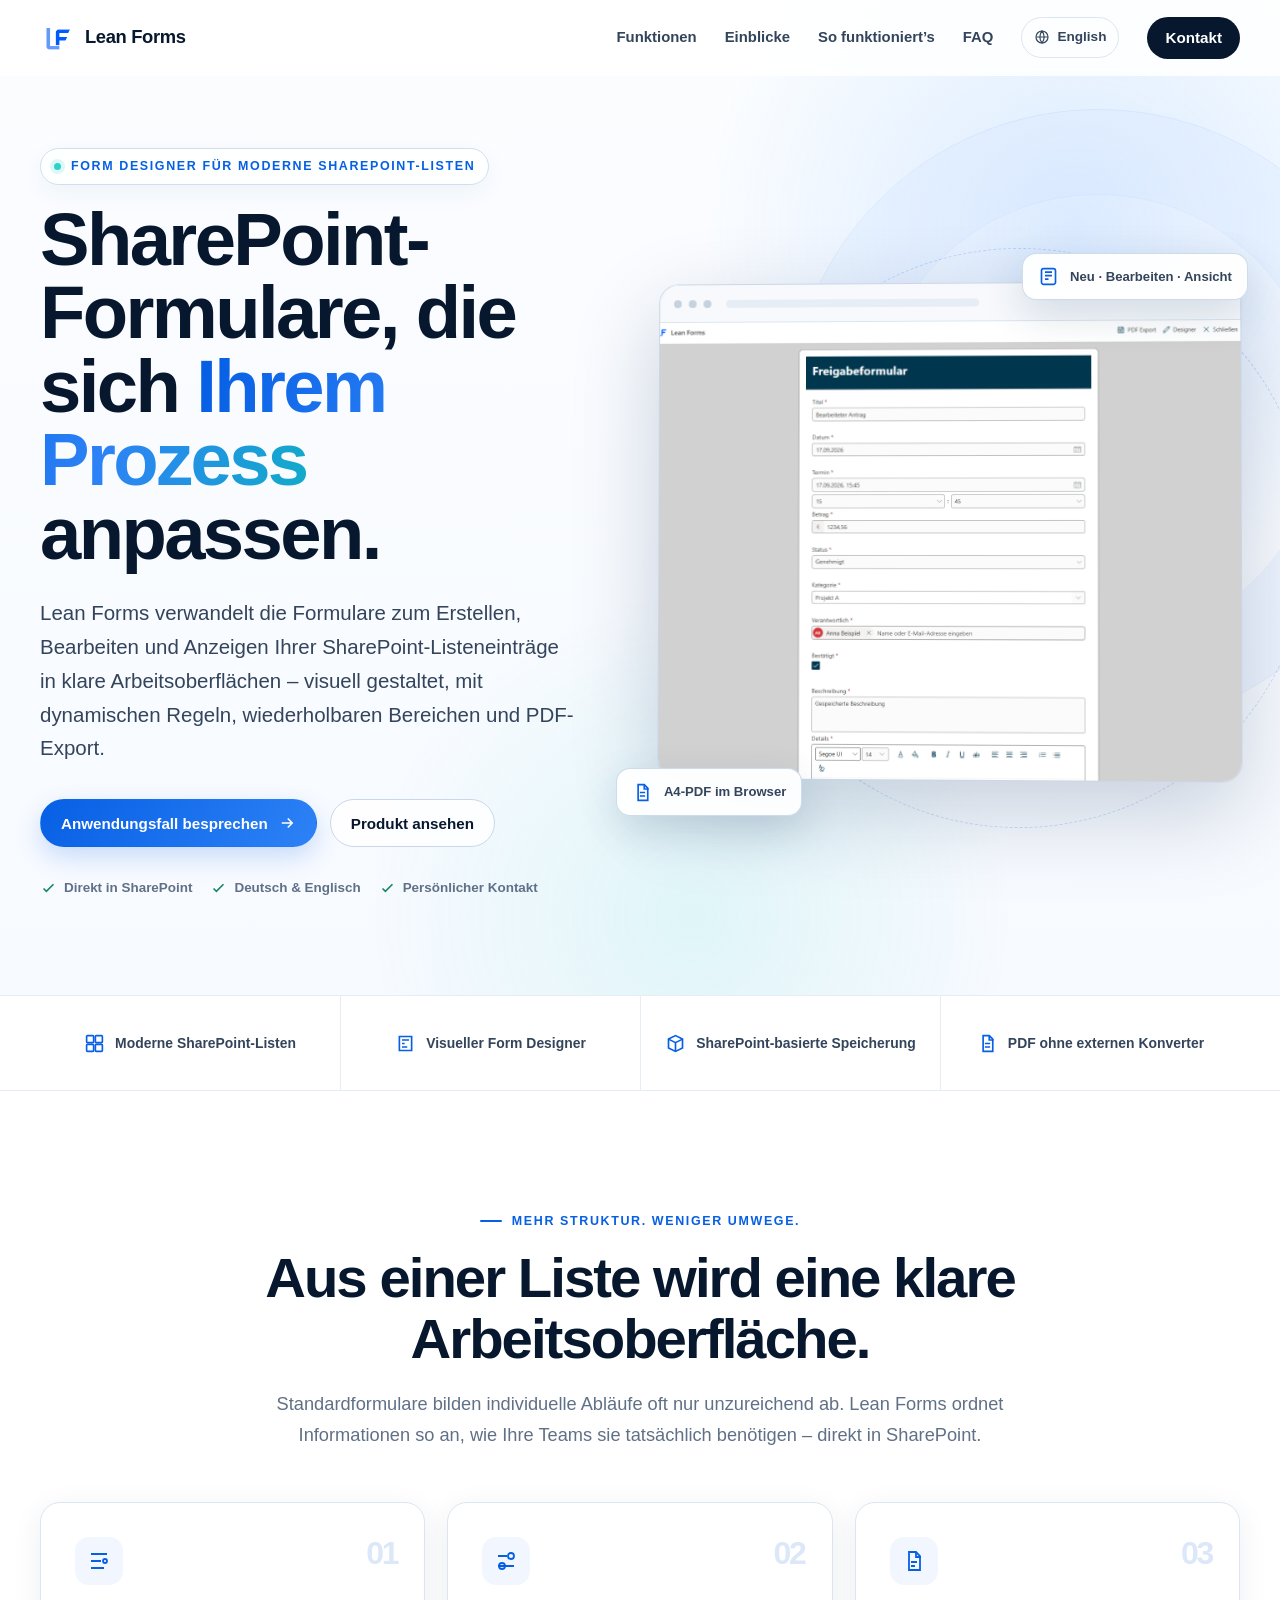
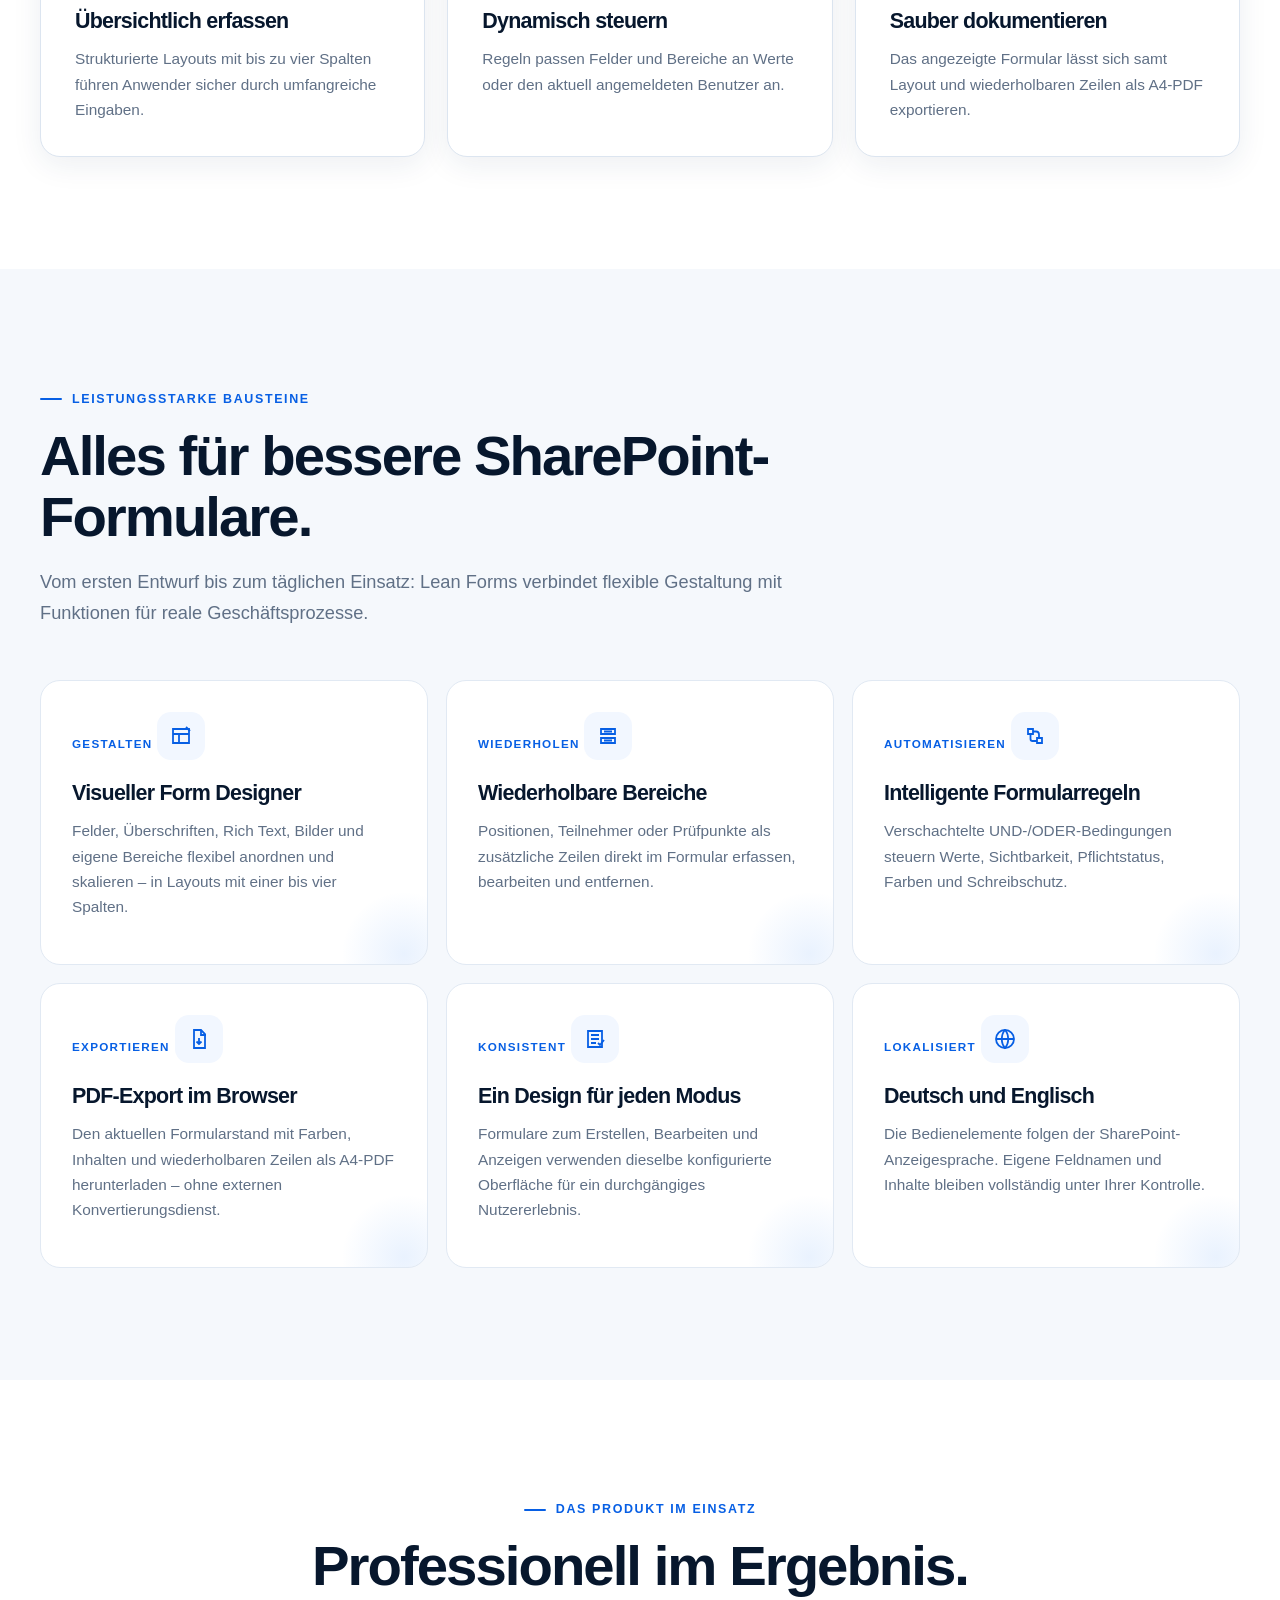
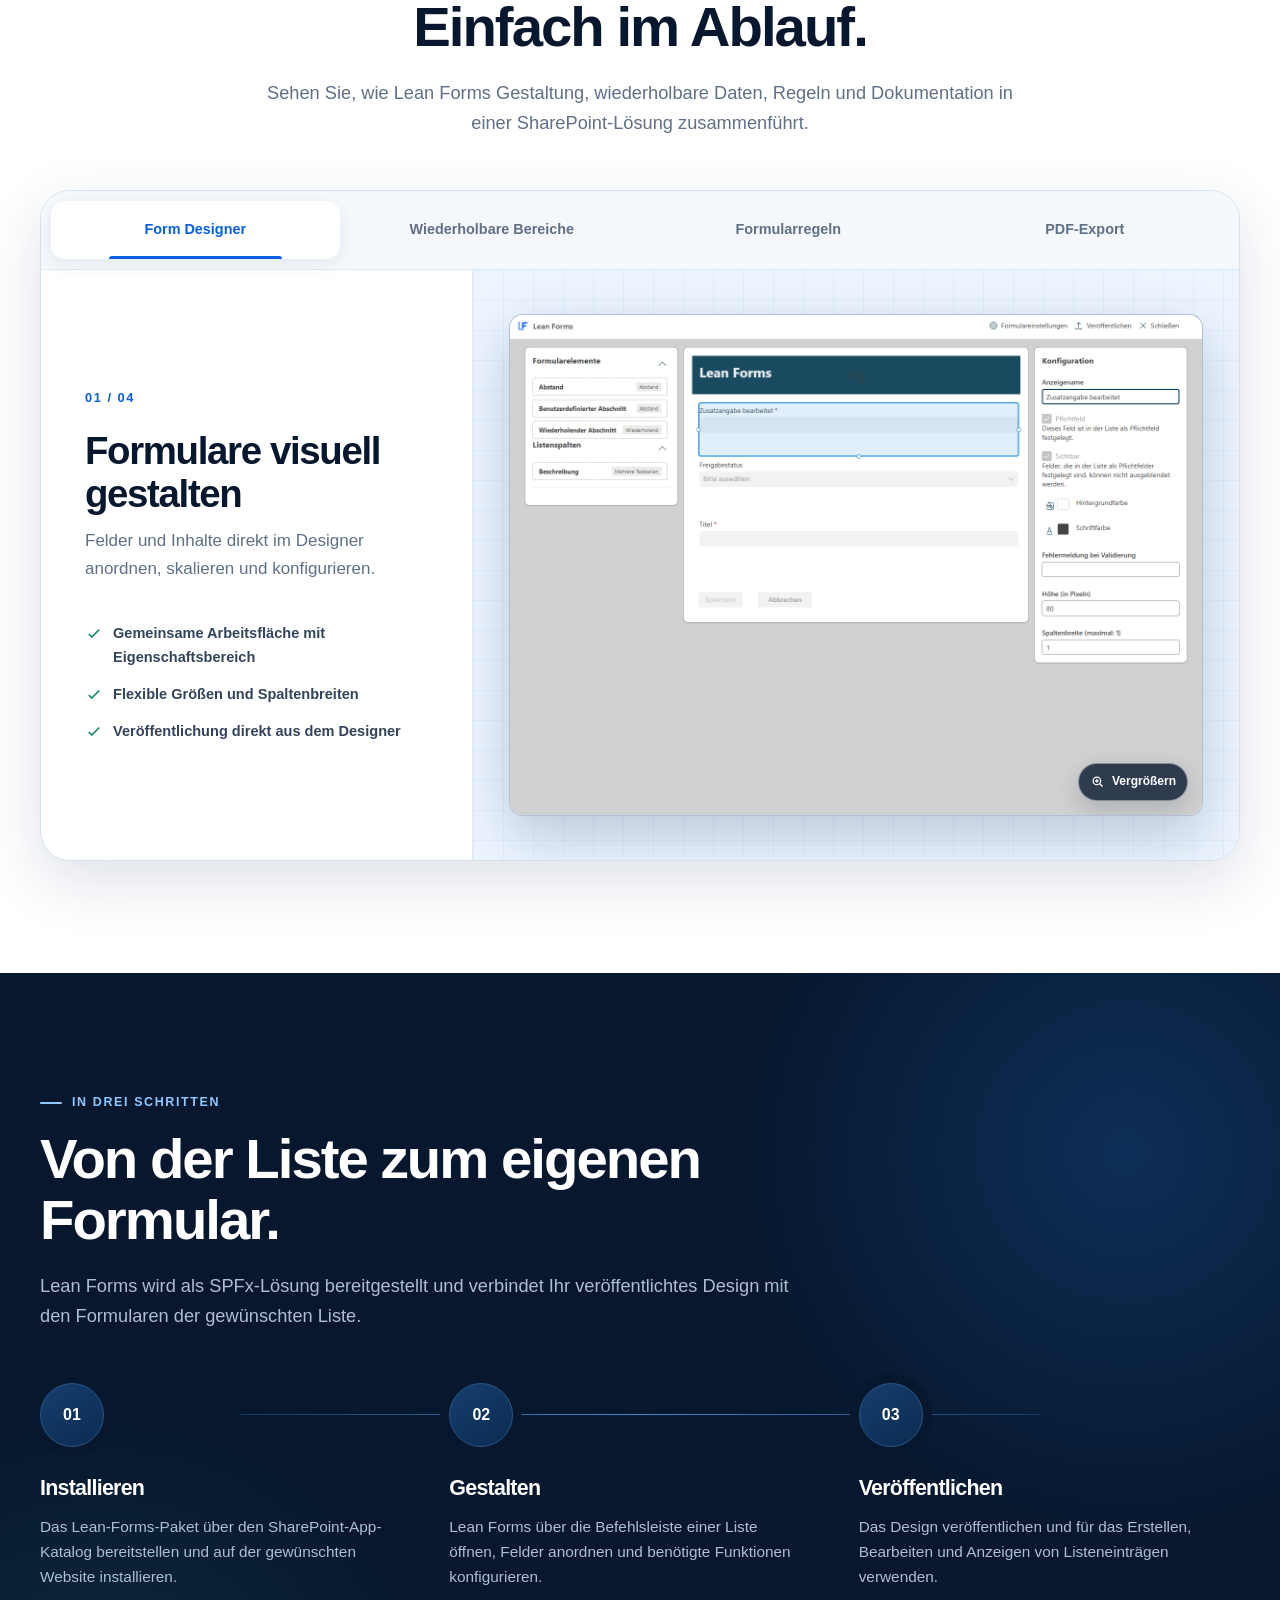
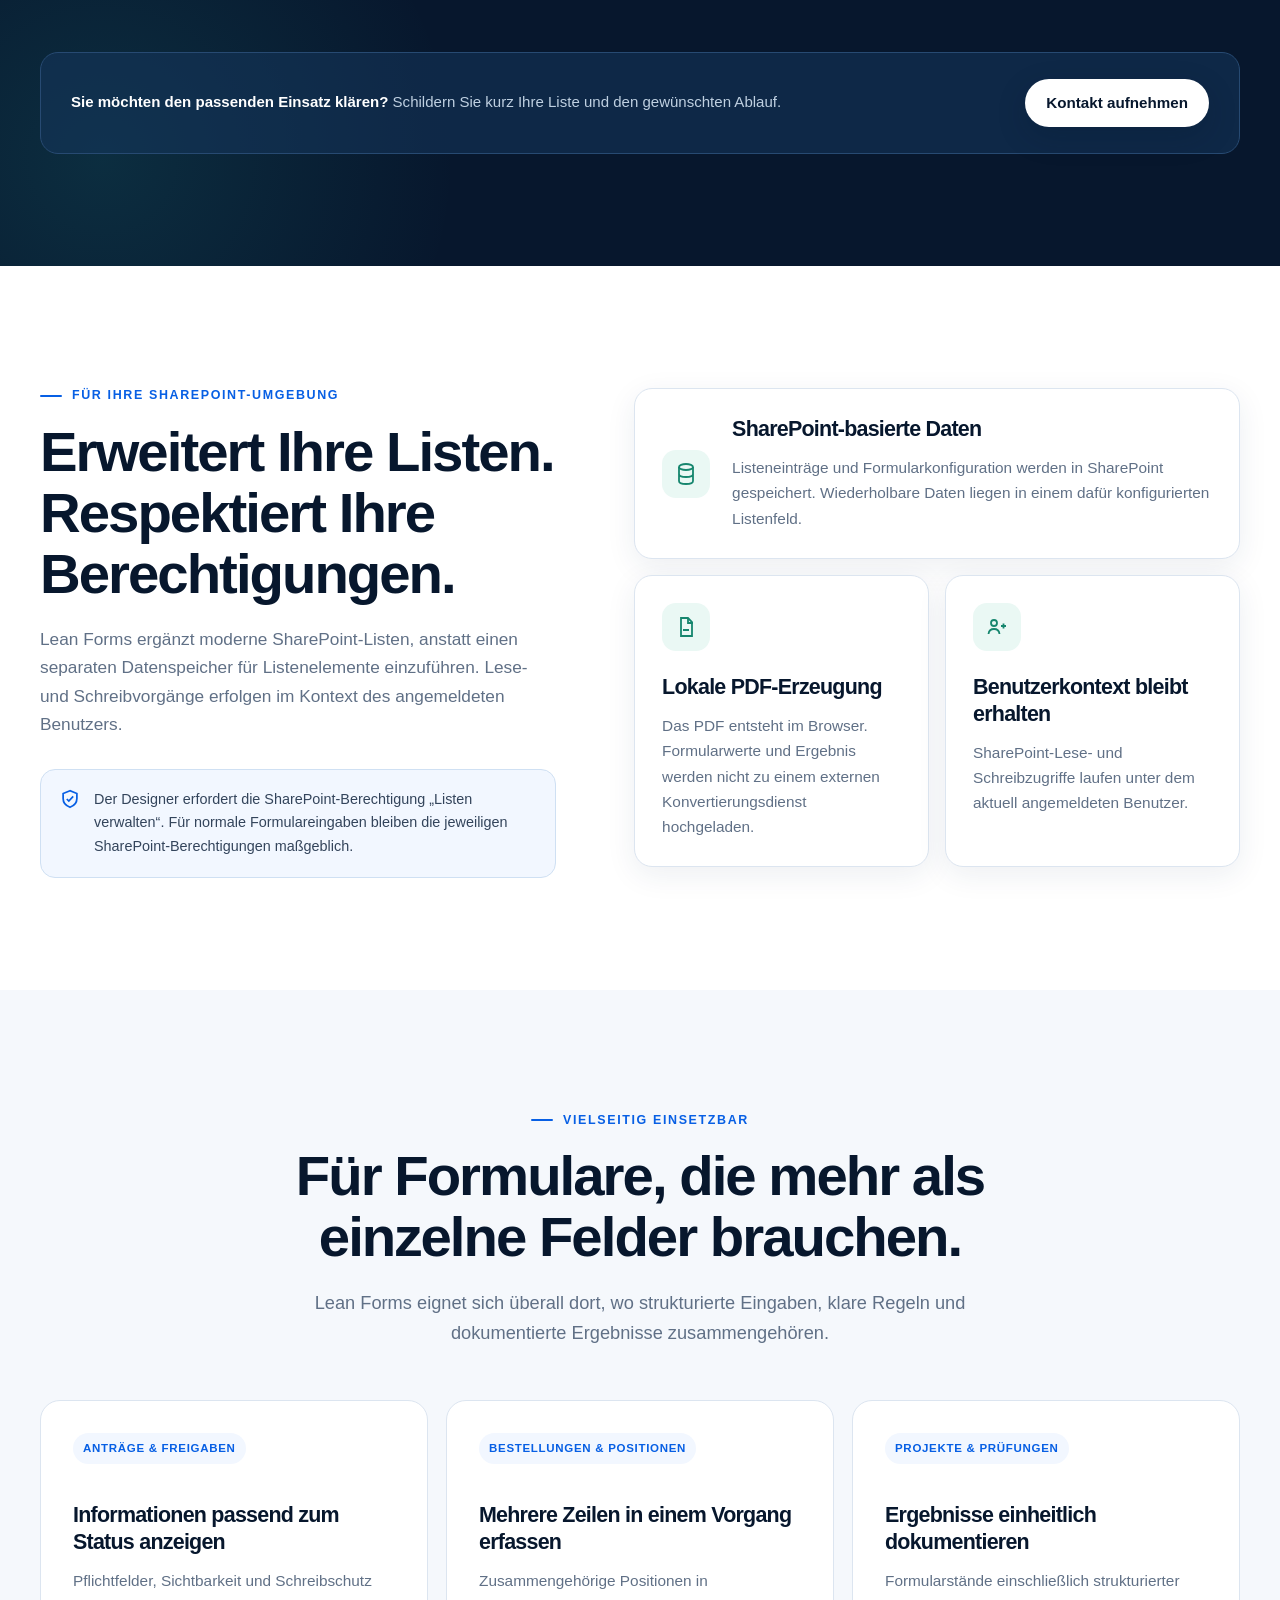
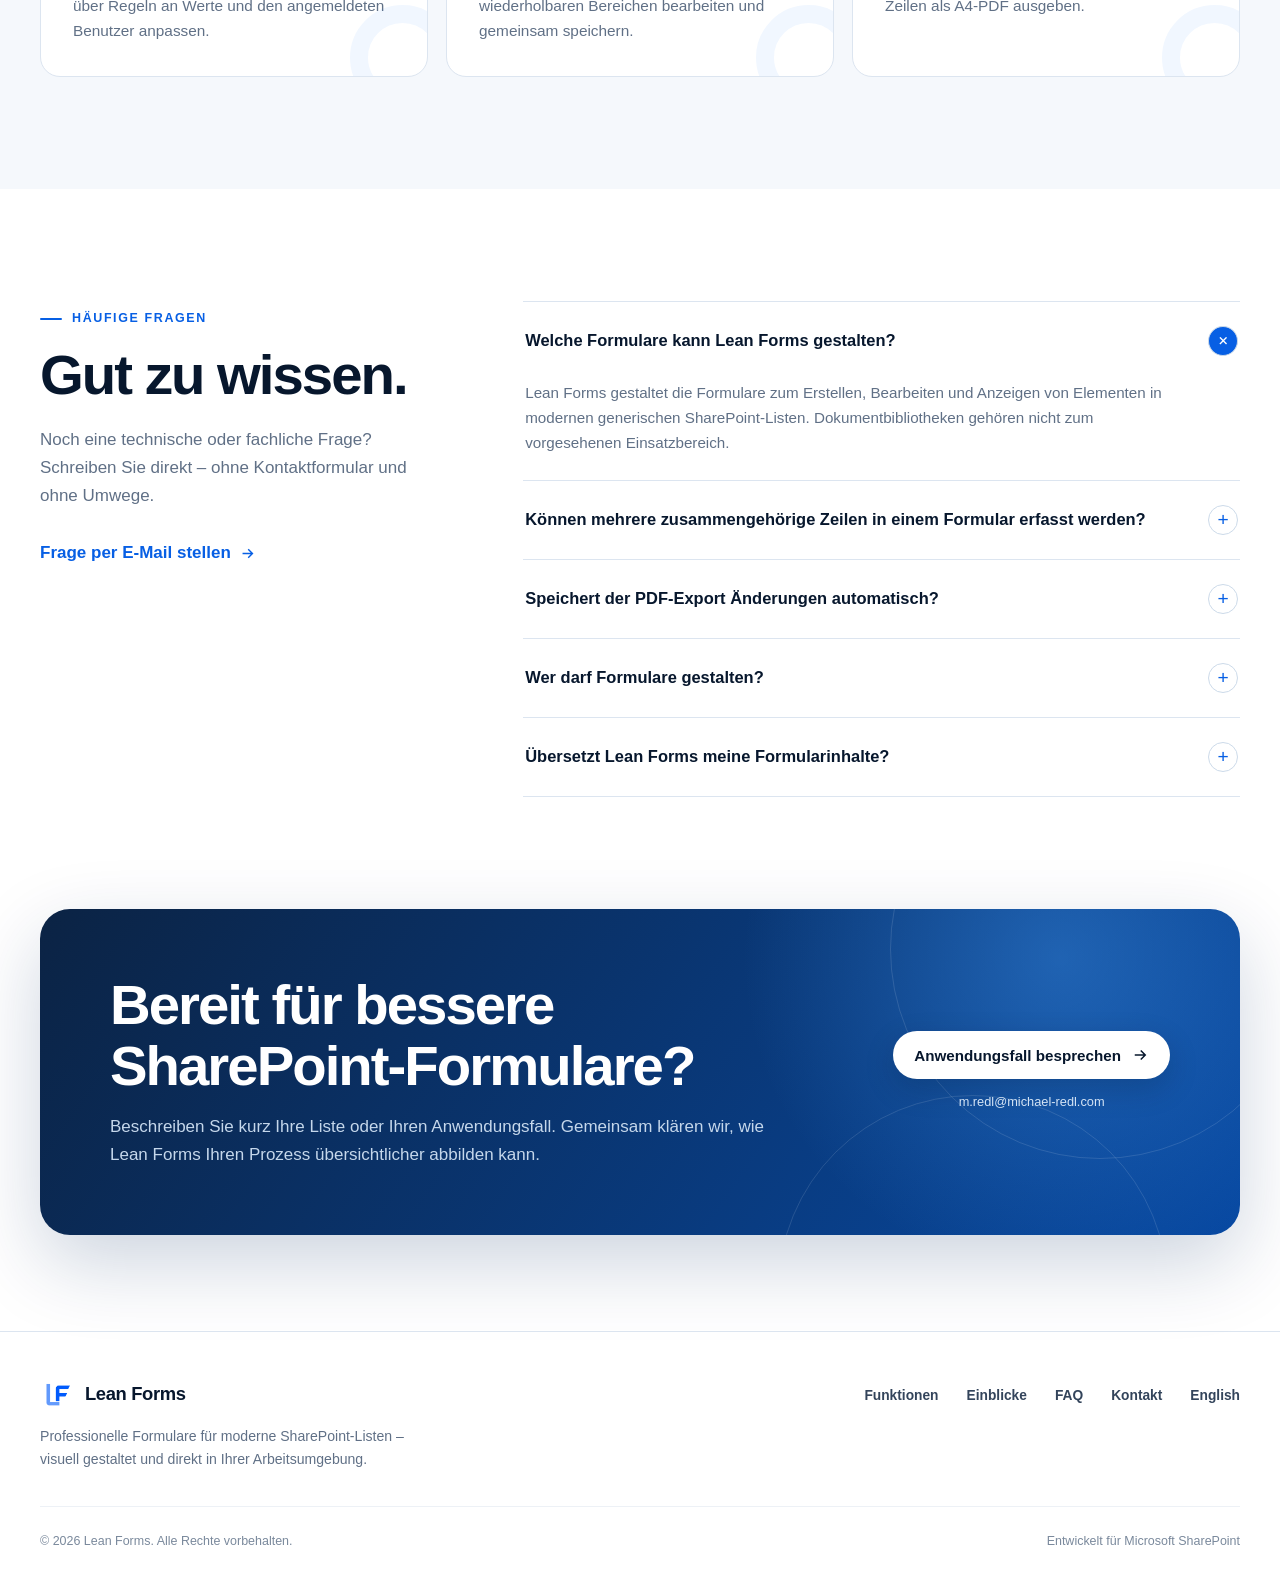
==== index.html @ c497ca65 "added code" ====
<!doctype html>
<html lang="de">
  <head>
    <meta charset="utf-8">
    <meta name="viewport" content="width=device-width, initial-scale=1">
    <title>Lean Forms | Professionelle Formulare für SharePoint-Listen</title>
    <meta name="description" content="Gestalten Sie professionelle SharePoint-Formulare mit wiederholbaren Bereichen, dynamischen Regeln und PDF-Export. Lernen Sie Lean Forms kennen.">
    <meta name="theme-color" content="#07172d">
    <meta name="robots" content="index, follow">
    <link rel="canonical" href="https://leanforms.eu/">
    <link rel="alternate" hreflang="de" href="https://leanforms.eu/">
    <link rel="alternate" hreflang="en" href="https://leanforms.eu/index-eng.html">
    <link rel="alternate" hreflang="x-default" href="https://leanforms.eu/">
    <link rel="icon" type="image/png" href="images/lean-forms-logo.png">
    <meta property="og:type" content="website">
    <meta property="og:site_name" content="Lean Forms">
    <meta property="og:locale" content="de_DE">
    <meta property="og:title" content="Lean Forms | Professionelle Formulare für SharePoint-Listen">
    <meta property="og:description" content="Visuell gestalten, intelligent steuern und direkt als PDF exportieren – mit Lean Forms für moderne SharePoint-Listen.">
    <meta property="og:url" content="https://leanforms.eu/">
    <meta property="og:image" content="https://leanforms.eu/images/form-runtime.png">
    <meta name="twitter:card" content="summary_large_image">
    <link rel="stylesheet" href="css/styles.css">
    <script>document.documentElement.classList.add("js");</script>
  </head>
  <body>
    <a class="skip-link" href="#main-content">Zum Inhalt springen</a>

    <header class="site-header">
      <div class="container nav-shell">
        <a class="brand" href="#top" aria-label="Lean Forms Startseite">
          <img src="images/lean-forms-logo.png" alt="" width="34" height="34">
          <span>Lean Forms</span>
        </a>

        <button class="nav-toggle" type="button" aria-expanded="false" aria-controls="main-navigation" aria-label="Navigation öffnen">
          <span></span>
        </button>

        <nav class="site-nav" id="main-navigation" aria-label="Hauptnavigation">
          <a href="#features">Funktionen</a>
          <a href="#einblicke">Einblicke</a>
          <a href="#ablauf">So funktioniert’s</a>
          <a href="#faq">FAQ</a>
          <a class="lang-link" href="index-eng.html" lang="en" aria-label="Switch to English">
            <svg viewBox="0 0 24 24" fill="none" stroke="currentColor" stroke-width="1.8" aria-hidden="true"><circle cx="12" cy="12" r="9"></circle><path d="M3.5 12h17M12 3c2.2 2.5 3.2 5.5 3.2 9S14.2 18.5 12 21c-2.2-2.5-3.2-5.5-3.2-9S9.8 5.5 12 3Z"></path></svg>
            English
          </a>
          <a class="nav-cta" href="mailto:m.redl@michael-redl.com?subject=Lean%20Forms%20%E2%80%93%20Anfrage&amp;body=Hallo%20Herr%20Redl%2C%0D%0A%0D%0Aich%20interessiere%20mich%20f%C3%BCr%20Lean%20Forms.%0D%0A%0D%0AUnser%20Anwendungsfall%3A%20">Kontakt</a>
        </nav>
      </div>
    </header>

    <main id="main-content">
      <section class="hero" id="top">
        <div class="container hero-grid">
          <div class="hero-copy">
            <p class="eyebrow reveal">Form Designer für moderne SharePoint-Listen</p>
            <h1 class="reveal delay-1">SharePoint-Formulare, die sich <span class="gradient-text">Ihrem Prozess</span> anpassen.</h1>
            <p class="lead reveal delay-2">Lean Forms verwandelt die Formulare zum Erstellen, Bearbeiten und Anzeigen Ihrer SharePoint-Listeneinträge in klare Arbeitsoberflächen – visuell gestaltet, mit dynamischen Regeln, wiederholbaren Bereichen und PDF-Export.</p>
            <div class="hero-actions reveal delay-3">
              <a class="button button-primary" href="mailto:m.redl@michael-redl.com?subject=Lean%20Forms%20%E2%80%93%20Anfrage&amp;body=Hallo%20Herr%20Redl%2C%0D%0A%0D%0Aich%20interessiere%20mich%20f%C3%BCr%20Lean%20Forms.%0D%0A%0D%0AUnser%20Anwendungsfall%3A%20">
                Anwendungsfall besprechen
                <svg viewBox="0 0 24 24" fill="none" stroke="currentColor" stroke-width="2" aria-hidden="true"><path d="m5 12 14 0M13 6l6 6-6 6"></path></svg>
              </a>
              <a class="button button-secondary" href="#einblicke">Produkt ansehen</a>
            </div>
            <div class="hero-proof reveal delay-3" aria-label="Produktvorteile">
              <span><svg viewBox="0 0 24 24" fill="none" stroke="currentColor" stroke-width="2.3" aria-hidden="true"><path d="m5 12 4 4L19 6"></path></svg>Direkt in SharePoint</span>
              <span><svg viewBox="0 0 24 24" fill="none" stroke="currentColor" stroke-width="2.3" aria-hidden="true"><path d="m5 12 4 4L19 6"></path></svg>Deutsch &amp; Englisch</span>
              <span><svg viewBox="0 0 24 24" fill="none" stroke="currentColor" stroke-width="2.3" aria-hidden="true"><path d="m5 12 4 4L19 6"></path></svg>Persönlicher Kontakt</span>
            </div>
          </div>

          <div class="hero-visual reveal delay-2" aria-label="Lean Forms Produktansicht">
            <div class="hero-orbit" aria-hidden="true"></div>
            <div class="browser-card">
              <div class="browser-bar" aria-hidden="true">
                <span class="browser-dot"></span><span class="browser-dot"></span><span class="browser-dot"></span>
                <span class="browser-address"></span>
              </div>
              <img src="images/form-runtime.png" alt="Ausgefülltes Freigabeformular in Lean Forms mit PDF-Export und Designer" width="1440" height="1100">
            </div>
            <div class="float-card float-card-top">
              <svg viewBox="0 0 24 24" fill="none" stroke="currentColor" stroke-width="1.9" aria-hidden="true"><path d="M4 5.5A2.5 2.5 0 0 1 6.5 3h11A2.5 2.5 0 0 1 20 5.5v13a2.5 2.5 0 0 1-2.5 2.5h-11A2.5 2.5 0 0 1 4 18.5v-13Z"></path><path d="M8 7h8M8 11h8M8 15h4"></path></svg>
              Neu · Bearbeiten · Ansicht
            </div>
            <div class="float-card float-card-bottom">
              <svg viewBox="0 0 24 24" fill="none" stroke="currentColor" stroke-width="1.9" aria-hidden="true"><path d="M7 3h7l4 4v14H7z"></path><path d="M14 3v5h5M9 16h6M9 12h6"></path></svg>
              A4-PDF im Browser
            </div>
          </div>
        </div>
      </section>

      <div class="trust-bar" aria-label="Lean Forms Überblick">
        <div class="container trust-items">
          <div class="trust-item">
            <svg viewBox="0 0 24 24" fill="none" stroke="currentColor" stroke-width="1.9" aria-hidden="true"><rect x="3" y="3" width="8" height="8" rx="1"></rect><rect x="13" y="3" width="8" height="8" rx="1"></rect><rect x="3" y="13" width="8" height="8" rx="1"></rect><rect x="13" y="13" width="8" height="8" rx="1"></rect></svg>
            Moderne SharePoint-Listen
          </div>
          <div class="trust-item">
            <svg viewBox="0 0 24 24" fill="none" stroke="currentColor" stroke-width="1.9" aria-hidden="true"><path d="M5 4h14v16H5zM8 8h8M8 12h3M8 16h6"></path></svg>
            Visueller Form Designer
          </div>
          <div class="trust-item">
            <svg viewBox="0 0 24 24" fill="none" stroke="currentColor" stroke-width="1.9" aria-hidden="true"><path d="M4 17V7l8-4 8 4v10l-8 4-8-4Z"></path><path d="m4 7 8 4 8-4M12 11v10"></path></svg>
            SharePoint-basierte Speicherung
          </div>
          <div class="trust-item">
            <svg viewBox="0 0 24 24" fill="none" stroke="currentColor" stroke-width="1.9" aria-hidden="true"><path d="M7 3h7l4 4v14H7z"></path><path d="M14 3v5h5M9 16h6M9 12h6"></path></svg>
            PDF ohne externen Konverter
          </div>
        </div>
      </div>

      <section class="section" aria-labelledby="benefits-title">
        <div class="container">
          <div class="section-heading center reveal">
            <p class="eyebrow">Mehr Struktur. Weniger Umwege.</p>
            <h2 id="benefits-title">Aus einer Liste wird eine klare Arbeitsoberfläche.</h2>
            <p>Standardformulare bilden individuelle Abläufe oft nur unzureichend ab. Lean Forms ordnet Informationen so an, wie Ihre Teams sie tatsächlich benötigen – direkt in SharePoint.</p>
          </div>
          <div class="benefit-grid">
            <article class="benefit-card reveal">
              <span class="benefit-number" aria-hidden="true">01</span>
              <div class="icon-box"><svg viewBox="0 0 24 24" fill="none" stroke="currentColor" stroke-width="1.8" aria-hidden="true"><path d="M4 5h16M4 12h10M4 19h13"></path><circle cx="18" cy="12" r="2"></circle></svg></div>
              <h3>Übersichtlich erfassen</h3>
              <p>Strukturierte Layouts mit bis zu vier Spalten führen Anwender sicher durch umfangreiche Eingaben.</p>
            </article>
            <article class="benefit-card reveal delay-1">
              <span class="benefit-number" aria-hidden="true">02</span>
              <div class="icon-box"><svg viewBox="0 0 24 24" fill="none" stroke="currentColor" stroke-width="1.8" aria-hidden="true"><path d="M4 7h9M4 17h16"></path><circle cx="17" cy="7" r="3"></circle><circle cx="8" cy="17" r="3"></circle></svg></div>
              <h3>Dynamisch steuern</h3>
              <p>Regeln passen Felder und Bereiche an Werte oder den aktuell angemeldeten Benutzer an.</p>
            </article>
            <article class="benefit-card reveal delay-2">
              <span class="benefit-number" aria-hidden="true">03</span>
              <div class="icon-box"><svg viewBox="0 0 24 24" fill="none" stroke="currentColor" stroke-width="1.8" aria-hidden="true"><path d="M7 3h7l4 4v14H7z"></path><path d="M14 3v5h5M9 13h6M9 17h4"></path></svg></div>
              <h3>Sauber dokumentieren</h3>
              <p>Das angezeigte Formular lässt sich samt Layout und wiederholbaren Zeilen als A4-PDF exportieren.</p>
            </article>
          </div>
        </div>
      </section>

      <section class="section section-soft" id="features" aria-labelledby="features-title">
        <div class="container">
          <div class="section-heading reveal">
            <p class="eyebrow">Leistungsstarke Bausteine</p>
            <h2 id="features-title">Alles für bessere SharePoint-Formulare.</h2>
            <p>Vom ersten Entwurf bis zum täglichen Einsatz: Lean Forms verbindet flexible Gestaltung mit Funktionen für reale Geschäftsprozesse.</p>
          </div>
          <div class="feature-grid">
            <article class="feature-card reveal">
              <span class="feature-kicker">Gestalten</span>
              <div class="icon-box"><svg viewBox="0 0 24 24" fill="none" stroke="currentColor" stroke-width="1.8" aria-hidden="true"><path d="M4 5h16v14H4z"></path><path d="M4 10h16M10 10v9"></path><path d="m17 3 4 4"></path></svg></div>
              <h3>Visueller Form Designer</h3>
              <p>Felder, Überschriften, Rich Text, Bilder und eigene Bereiche flexibel anordnen und skalieren – in Layouts mit einer bis vier Spalten.</p>
            </article>
            <article class="feature-card reveal delay-1">
              <span class="feature-kicker">Wiederholen</span>
              <div class="icon-box"><svg viewBox="0 0 24 24" fill="none" stroke="currentColor" stroke-width="1.8" aria-hidden="true"><path d="M5 5h14v5H5zM5 14h14v5H5z"></path><path d="M8 7.5h8M8 16.5h8"></path></svg></div>
              <h3>Wiederholbare Bereiche</h3>
              <p>Positionen, Teilnehmer oder Prüfpunkte als zusätzliche Zeilen direkt im Formular erfassen, bearbeiten und entfernen.</p>
            </article>
            <article class="feature-card reveal delay-2">
              <span class="feature-kicker">Automatisieren</span>
              <div class="icon-box"><svg viewBox="0 0 24 24" fill="none" stroke="currentColor" stroke-width="1.8" aria-hidden="true"><path d="M5 5h5v5H5zM14 14h5v5h-5z"></path><path d="M10 7.5h3a3 3 0 0 1 3 3V14M7.5 10v5a2 2 0 0 0 2 2H14"></path></svg></div>
              <h3>Intelligente Formularregeln</h3>
              <p>Verschachtelte UND-/ODER-Bedingungen steuern Werte, Sichtbarkeit, Pflichtstatus, Farben und Schreibschutz.</p>
            </article>
            <article class="feature-card reveal">
              <span class="feature-kicker">Exportieren</span>
              <div class="icon-box"><svg viewBox="0 0 24 24" fill="none" stroke="currentColor" stroke-width="1.8" aria-hidden="true"><path d="M7 3h7l4 4v14H7z"></path><path d="M14 3v5h5M12 11v6M9.5 14.5 12 17l2.5-2.5"></path></svg></div>
              <h3>PDF-Export im Browser</h3>
              <p>Den aktuellen Formularstand mit Farben, Inhalten und wiederholbaren Zeilen als A4-PDF herunterladen – ohne externen Konvertierungsdienst.</p>
            </article>
            <article class="feature-card reveal delay-1">
              <span class="feature-kicker">Konsistent</span>
              <div class="icon-box"><svg viewBox="0 0 24 24" fill="none" stroke="currentColor" stroke-width="1.8" aria-hidden="true"><path d="M5 4h14v16H5z"></path><path d="M8 8h8M8 12h8M8 16h5"></path><path d="m15 16 2 2 4-5"></path></svg></div>
              <h3>Ein Design für jeden Modus</h3>
              <p>Formulare zum Erstellen, Bearbeiten und Anzeigen verwenden dieselbe konfigurierte Oberfläche für ein durchgängiges Nutzererlebnis.</p>
            </article>
            <article class="feature-card reveal delay-2">
              <span class="feature-kicker">Lokalisiert</span>
              <div class="icon-box"><svg viewBox="0 0 24 24" fill="none" stroke="currentColor" stroke-width="1.8" aria-hidden="true"><circle cx="12" cy="12" r="9"></circle><path d="M3.5 12h17M12 3c2.2 2.5 3.2 5.5 3.2 9S14.2 18.5 12 21c-2.2-2.5-3.2-5.5-3.2-9S9.8 5.5 12 3Z"></path></svg></div>
              <h3>Deutsch und Englisch</h3>
              <p>Die Bedienelemente folgen der SharePoint-Anzeigesprache. Eigene Feldnamen und Inhalte bleiben vollständig unter Ihrer Kontrolle.</p>
            </article>
          </div>
        </div>
      </section>

      <section class="section gallery-section" id="einblicke" aria-labelledby="gallery-title">
        <div class="container">
          <div class="section-heading center reveal">
            <p class="eyebrow">Das Produkt im Einsatz</p>
            <h2 id="gallery-title">Professionell im Ergebnis. Einfach im Ablauf.</h2>
            <p>Sehen Sie, wie Lean Forms Gestaltung, wiederholbare Daten, Regeln und Dokumentation in einer SharePoint-Lösung zusammenführt.</p>
          </div>

          <div class="gallery-shell reveal">
            <div class="gallery-tabs" role="tablist" aria-label="Produktansichten">
              <button class="gallery-tab" id="tab-designer" type="button" role="tab" aria-selected="true" aria-controls="panel-designer">Form Designer</button>
              <button class="gallery-tab" id="tab-repeating" type="button" role="tab" aria-selected="false" aria-controls="panel-repeating" tabindex="-1">Wiederholbare Bereiche</button>
              <button class="gallery-tab" id="tab-rules" type="button" role="tab" aria-selected="false" aria-controls="panel-rules" tabindex="-1">Formularregeln</button>
              <button class="gallery-tab" id="tab-pdf" type="button" role="tab" aria-selected="false" aria-controls="panel-pdf" tabindex="-1">PDF-Export</button>
            </div>

            <div class="gallery-panel" id="panel-designer" role="tabpanel" aria-labelledby="tab-designer">
              <div class="gallery-copy">
                <span class="gallery-count">01 / 04</span>
                <h3>Formulare visuell gestalten</h3>
                <p>Felder und Inhalte direkt im Designer anordnen, skalieren und konfigurieren.</p>
                <ul class="check-list">
                  <li><svg viewBox="0 0 24 24" fill="none" stroke="currentColor" stroke-width="2.2" aria-hidden="true"><path d="m5 12 4 4L19 6"></path></svg>Gemeinsame Arbeitsfläche mit Eigenschaftsbereich</li>
                  <li><svg viewBox="0 0 24 24" fill="none" stroke="currentColor" stroke-width="2.2" aria-hidden="true"><path d="m5 12 4 4L19 6"></path></svg>Flexible Größen und Spaltenbreiten</li>
                  <li><svg viewBox="0 0 24 24" fill="none" stroke="currentColor" stroke-width="2.2" aria-hidden="true"><path d="m5 12 4 4L19 6"></path></svg>Veröffentlichung direkt aus dem Designer</li>
                </ul>
              </div>
              <div class="gallery-visual">
                <button class="gallery-shot" type="button" aria-label="Designer-Screenshot vergrößern">
                  <img src="images/designer.png" alt="Lean Forms Designer mit Formularfläche und ausgewähltem Feld" width="1440" height="1100" loading="lazy" decoding="async">
                  <span class="zoom-hint"><svg viewBox="0 0 24 24" fill="none" stroke="currentColor" stroke-width="2" aria-hidden="true"><circle cx="11" cy="11" r="6"></circle><path d="m16 16 4 4M8 11h6M11 8v6"></path></svg>Vergrößern</span>
                </button>
              </div>
            </div>

            <div class="gallery-panel" id="panel-repeating" role="tabpanel" aria-labelledby="tab-repeating" hidden>
              <div class="gallery-copy">
                <span class="gallery-count">02 / 04</span>
                <h3>Zusammengehörige Daten klar erfassen</h3>
                <p>Wiederholbare Bereiche halten Positionen und andere zusammengehörige Einträge in strukturierten Zeilen zusammen.</p>
                <ul class="check-list">
                  <li><svg viewBox="0 0 24 24" fill="none" stroke="currentColor" stroke-width="2.2" aria-hidden="true"><path d="m5 12 4 4L19 6"></path></svg>Zeilen unmittelbar hinzufügen und entfernen</li>
                  <li><svg viewBox="0 0 24 24" fill="none" stroke="currentColor" stroke-width="2.2" aria-hidden="true"><path d="m5 12 4 4L19 6"></path></svg>Validierung zusammen mit dem Hauptformular</li>
                  <li><svg viewBox="0 0 24 24" fill="none" stroke="currentColor" stroke-width="2.2" aria-hidden="true"><path d="m5 12 4 4L19 6"></path></svg>Speicherung in einem konfigurierten Listenfeld</li>
                </ul>
              </div>
              <div class="gallery-visual">
                <button class="gallery-shot" type="button" aria-label="Screenshot des wiederholbaren Bereichs vergrößern">
                  <img src="images/repeating-sections.png" alt="Projektformular mit wiederholbaren Positionen in Lean Forms" width="1200" height="1000" loading="lazy" decoding="async">
                  <span class="zoom-hint"><svg viewBox="0 0 24 24" fill="none" stroke="currentColor" stroke-width="2" aria-hidden="true"><circle cx="11" cy="11" r="6"></circle><path d="m16 16 4 4M8 11h6M11 8v6"></path></svg>Vergrößern</span>
                </button>
              </div>
            </div>

            <div class="gallery-panel" id="panel-rules" role="tabpanel" aria-labelledby="tab-rules" hidden>
              <div class="gallery-copy">
                <span class="gallery-count">03 / 04</span>
                <h3>Formulare reagieren auf Eingaben</h3>
                <p>Regeln bilden auch anspruchsvolle Abläufe verständlich und deklarativ ab.</p>
                <ul class="check-list">
                  <li><svg viewBox="0 0 24 24" fill="none" stroke="currentColor" stroke-width="2.2" aria-hidden="true"><path d="m5 12 4 4L19 6"></path></svg>Verschachtelte UND-/ODER-Bedingungen</li>
                  <li><svg viewBox="0 0 24 24" fill="none" stroke="currentColor" stroke-width="2.2" aria-hidden="true"><path d="m5 12 4 4L19 6"></path></svg>Bedingungen für Werte und den aktuellen Benutzer</li>
                  <li><svg viewBox="0 0 24 24" fill="none" stroke="currentColor" stroke-width="2.2" aria-hidden="true"><path d="m5 12 4 4L19 6"></path></svg>Mehrere Aktionen pro Regel</li>
                </ul>
              </div>
              <div class="gallery-visual">
                <button class="gallery-shot" type="button" aria-label="Screenshot der Formularregeln vergrößern">
                  <img src="images/rules.png" alt="Lean Forms Regel-Editor mit verschachtelten Bedingungen" width="1440" height="1100" loading="lazy" decoding="async">
                  <span class="zoom-hint"><svg viewBox="0 0 24 24" fill="none" stroke="currentColor" stroke-width="2" aria-hidden="true"><circle cx="11" cy="11" r="6"></circle><path d="m16 16 4 4M8 11h6M11 8v6"></path></svg>Vergrößern</span>
                </button>
              </div>
            </div>

            <div class="gallery-panel" id="panel-pdf" role="tabpanel" aria-labelledby="tab-pdf" hidden>
              <div class="gallery-copy">
                <span class="gallery-count">04 / 04</span>
                <h3>Formularstände professionell dokumentieren</h3>
                <p>Das sichtbare Formular wird direkt im Browser als mehrseitiges A4-PDF aufbereitet.</p>
                <ul class="check-list">
                  <li><svg viewBox="0 0 24 24" fill="none" stroke="currentColor" stroke-width="2.2" aria-hidden="true"><path d="m5 12 4 4L19 6"></path></svg>Aktuelle und noch ungespeicherte Eingaben</li>
                  <li><svg viewBox="0 0 24 24" fill="none" stroke="currentColor" stroke-width="2.2" aria-hidden="true"><path d="m5 12 4 4L19 6"></path></svg>Layout, Farben und wiederholbare Zeilen</li>
                  <li><svg viewBox="0 0 24 24" fill="none" stroke="currentColor" stroke-width="2.2" aria-hidden="true"><path d="m5 12 4 4L19 6"></path></svg>Keine Übertragung an einen PDF-Konvertierungsdienst</li>
                </ul>
              </div>
              <div class="gallery-visual">
                <button class="gallery-shot pdf-shot" type="button" aria-label="PDF-Screenshot vergrößern">
                  <img src="images/pdf-export.png" alt="A4-PDF eines Lean Forms Projektformulars" width="1560" height="2251" loading="lazy" decoding="async">
                  <span class="zoom-hint"><svg viewBox="0 0 24 24" fill="none" stroke="currentColor" stroke-width="2" aria-hidden="true"><circle cx="11" cy="11" r="6"></circle><path d="m16 16 4 4M8 11h6M11 8v6"></path></svg>Vergrößern</span>
                </button>
              </div>
            </div>
          </div>
        </div>
      </section>

      <section class="section process-section" id="ablauf" aria-labelledby="process-title">
        <div class="container">
          <div class="section-heading reveal">
            <p class="eyebrow on-dark">In drei Schritten</p>
            <h2 id="process-title">Von der Liste zum eigenen Formular.</h2>
            <p>Lean Forms wird als SPFx-Lösung bereitgestellt und verbindet Ihr veröffentlichtes Design mit den Formularen der gewünschten Liste.</p>
          </div>
          <div class="steps">
            <article class="step reveal">
              <span class="step-number">01</span>
              <h3>Installieren</h3>
              <p>Das Lean-Forms-Paket über den SharePoint-App-Katalog bereitstellen und auf der gewünschten Website installieren.</p>
            </article>
            <article class="step reveal delay-1">
              <span class="step-number">02</span>
              <h3>Gestalten</h3>
              <p>Lean Forms über die Befehlsleiste einer Liste öffnen, Felder anordnen und benötigte Funktionen konfigurieren.</p>
            </article>
            <article class="step reveal delay-2">
              <span class="step-number">03</span>
              <h3>Veröffentlichen</h3>
              <p>Das Design veröffentlichen und für das Erstellen, Bearbeiten und Anzeigen von Listeneinträgen verwenden.</p>
            </article>
          </div>
          <div class="process-note reveal">
            <p><strong>Sie möchten den passenden Einsatz klären?</strong> Schildern Sie kurz Ihre Liste und den gewünschten Ablauf.</p>
            <a class="button button-light" href="mailto:m.redl@michael-redl.com?subject=Lean%20Forms%20%E2%80%93%20Anfrage&amp;body=Hallo%20Herr%20Redl%2C%0D%0A%0D%0Aich%20interessiere%20mich%20f%C3%BCr%20Lean%20Forms.%0D%0A%0D%0AUnser%20Anwendungsfall%3A%20">Kontakt aufnehmen</a>
          </div>
        </div>
      </section>

      <section class="section" aria-labelledby="fit-title">
        <div class="container fit-grid">
          <div class="fit-copy reveal">
            <p class="eyebrow">Für Ihre SharePoint-Umgebung</p>
            <h2 id="fit-title">Erweitert Ihre Listen. Respektiert Ihre Berechtigungen.</h2>
            <p>Lean Forms ergänzt moderne SharePoint-Listen, anstatt einen separaten Datenspeicher für Listenelemente einzuführen. Lese- und Schreibvorgänge erfolgen im Kontext des angemeldeten Benutzers.</p>
            <div class="fit-callout">
              <svg viewBox="0 0 24 24" fill="none" stroke="currentColor" stroke-width="1.9" aria-hidden="true"><path d="M12 3 4.5 6v5.5c0 4.8 3.2 8 7.5 9.5 4.3-1.5 7.5-4.7 7.5-9.5V6L12 3Z"></path><path d="m8.5 12 2.2 2.2 4.8-5"></path></svg>
              <span>Der Designer erfordert die SharePoint-Berechtigung „Listen verwalten“. Für normale Formulareingaben bleiben die jeweiligen SharePoint-Berechtigungen maßgeblich.</span>
            </div>
          </div>
          <div class="assurance-grid">
            <article class="assurance-card reveal">
              <div class="icon-box"><svg viewBox="0 0 24 24" fill="none" stroke="currentColor" stroke-width="1.8" aria-hidden="true"><ellipse cx="12" cy="5" rx="7" ry="3"></ellipse><path d="M5 5v7c0 1.7 3.1 3 7 3s7-1.3 7-3V5M5 12v7c0 1.7 3.1 3 7 3s7-1.3 7-3v-7"></path></svg></div>
              <div><h3>SharePoint-basierte Daten</h3><p>Listeneinträge und Formularkonfiguration werden in SharePoint gespeichert. Wiederholbare Daten liegen in einem dafür konfigurierten Listenfeld.</p></div>
            </article>
            <article class="assurance-card reveal delay-1">
              <div class="icon-box"><svg viewBox="0 0 24 24" fill="none" stroke="currentColor" stroke-width="1.8" aria-hidden="true"><path d="M7 3h7l4 4v14H7z"></path><path d="M14 3v5h5M9 15h6"></path></svg></div>
              <h3>Lokale PDF-Erzeugung</h3>
              <p>Das PDF entsteht im Browser. Formularwerte und Ergebnis werden nicht zu einem externen Konvertierungsdienst hochgeladen.</p>
            </article>
            <article class="assurance-card reveal delay-2">
              <div class="icon-box"><svg viewBox="0 0 24 24" fill="none" stroke="currentColor" stroke-width="1.8" aria-hidden="true"><circle cx="9" cy="8" r="3"></circle><path d="M3.5 19c.4-3.4 2.3-5 5.5-5s5.1 1.6 5.5 5"></path><path d="M16 11h5M18.5 8.5v5"></path></svg></div>
              <h3>Benutzerkontext bleibt erhalten</h3>
              <p>SharePoint-Lese- und Schreibzugriffe laufen unter dem aktuell angemeldeten Benutzer.</p>
            </article>
          </div>
        </div>
      </section>

      <section class="section section-soft" aria-labelledby="use-cases-title">
        <div class="container">
          <div class="section-heading center reveal">
            <p class="eyebrow">Vielseitig einsetzbar</p>
            <h2 id="use-cases-title">Für Formulare, die mehr als einzelne Felder brauchen.</h2>
            <p>Lean Forms eignet sich überall dort, wo strukturierte Eingaben, klare Regeln und dokumentierte Ergebnisse zusammengehören.</p>
          </div>
          <div class="use-cases">
            <article class="use-case reveal">
              <span class="use-case-tag">Anträge &amp; Freigaben</span>
              <h3>Informationen passend zum Status anzeigen</h3>
              <p>Pflichtfelder, Sichtbarkeit und Schreibschutz über Regeln an Werte und den angemeldeten Benutzer anpassen.</p>
            </article>
            <article class="use-case reveal delay-1">
              <span class="use-case-tag">Bestellungen &amp; Positionen</span>
              <h3>Mehrere Zeilen in einem Vorgang erfassen</h3>
              <p>Zusammengehörige Positionen in wiederholbaren Bereichen bearbeiten und gemeinsam speichern.</p>
            </article>
            <article class="use-case reveal delay-2">
              <span class="use-case-tag">Projekte &amp; Prüfungen</span>
              <h3>Ergebnisse einheitlich dokumentieren</h3>
              <p>Formularstände einschließlich strukturierter Zeilen als A4-PDF ausgeben.</p>
            </article>
          </div>
        </div>
      </section>

      <section class="section" id="faq" aria-labelledby="faq-title">
        <div class="container faq-layout">
          <div class="faq-intro reveal">
            <p class="eyebrow">Häufige Fragen</p>
            <h2 id="faq-title">Gut zu wissen.</h2>
            <p>Noch eine technische oder fachliche Frage? Schreiben Sie direkt – ohne Kontaktformular und ohne Umwege.</p>
            <a class="text-link" href="mailto:m.redl@michael-redl.com?subject=Lean%20Forms%20%E2%80%93%20Frage">Frage per E-Mail stellen <svg viewBox="0 0 24 24" fill="none" stroke="currentColor" stroke-width="2" aria-hidden="true"><path d="m5 12 14 0M13 6l6 6-6 6"></path></svg></a>
          </div>
          <div class="faq-list reveal">
            <details class="faq-item" open>
              <summary>Welche Formulare kann Lean Forms gestalten?</summary>
              <div class="faq-answer"><p>Lean Forms gestaltet die Formulare zum Erstellen, Bearbeiten und Anzeigen von Elementen in modernen generischen SharePoint-Listen. Dokumentbibliotheken gehören nicht zum vorgesehenen Einsatzbereich.</p></div>
            </details>
            <details class="faq-item">
              <summary>Können mehrere zusammengehörige Zeilen in einem Formular erfasst werden?</summary>
              <div class="faq-answer"><p>Ja. Wiederholbare Bereiche ermöglichen zusätzliche Zeilen, zum Beispiel für Positionen, Personen oder Prüfpunkte. Dabei gelten weiterhin die technischen Grenzen von SharePoint.</p></div>
            </details>
            <details class="faq-item">
              <summary>Speichert der PDF-Export Änderungen automatisch?</summary>
              <div class="faq-answer"><p>Nein. Der Export bildet die aktuell angezeigten Werte ab – auch noch nicht gespeicherte Eingaben – verändert das SharePoint-Element jedoch nicht.</p></div>
            </details>
            <details class="faq-item">
              <summary>Wer darf Formulare gestalten?</summary>
              <div class="faq-answer"><p>Zum Öffnen des Designers ist die SharePoint-Berechtigung „Listen verwalten“ für die jeweilige Liste erforderlich. Die Veröffentlichung prüft zusätzlich die benötigten Schreibrechte für die Konfiguration.</p></div>
            </details>
            <details class="faq-item">
              <summary>Übersetzt Lean Forms meine Formularinhalte?</summary>
              <div class="faq-answer"><p>Die Produktoberfläche ist auf Deutsch und Englisch verfügbar und folgt der SharePoint-Anzeigesprache. Eigene Feldnamen, Auswahlwerte und Texte werden nicht automatisch übersetzt.</p></div>
            </details>
          </div>
        </div>
      </section>

      <section class="cta-wrap" id="kontakt" aria-labelledby="cta-title">
        <div class="container">
          <div class="cta-panel reveal">
            <div class="cta-copy">
              <h2 id="cta-title">Bereit für bessere SharePoint-Formulare?</h2>
              <p>Beschreiben Sie kurz Ihre Liste oder Ihren Anwendungsfall. Gemeinsam klären wir, wie Lean Forms Ihren Prozess übersichtlicher abbilden kann.</p>
            </div>
            <div class="cta-actions">
              <a class="button button-light" href="mailto:m.redl@michael-redl.com?subject=Lean%20Forms%20%E2%80%93%20Anfrage&amp;body=Hallo%20Herr%20Redl%2C%0D%0A%0D%0Aich%20interessiere%20mich%20f%C3%BCr%20Lean%20Forms.%0D%0A%0D%0AUnser%20Anwendungsfall%3A%20">
                Anwendungsfall besprechen
                <svg viewBox="0 0 24 24" fill="none" stroke="currentColor" stroke-width="2" aria-hidden="true"><path d="m5 12 14 0M13 6l6 6-6 6"></path></svg>
              </a>
              <a class="cta-email" href="mailto:m.redl@michael-redl.com">m.redl@michael-redl.com</a>
            </div>
          </div>
        </div>
      </section>
    </main>

    <footer class="site-footer">
      <div class="container">
        <div class="footer-top">
          <div class="footer-brand">
            <a class="brand" href="#top">
              <img src="images/lean-forms-logo.png" alt="" width="34" height="34">
              <span>Lean Forms</span>
            </a>
            <p>Professionelle Formulare für moderne SharePoint-Listen – visuell gestaltet und direkt in Ihrer Arbeitsumgebung.</p>
          </div>
          <nav class="footer-links" aria-label="Fußzeile">
            <a href="#features">Funktionen</a>
            <a href="#einblicke">Einblicke</a>
            <a href="#faq">FAQ</a>
            <a href="mailto:m.redl@michael-redl.com">Kontakt</a>
            <a href="index-eng.html" lang="en">English</a>
          </nav>
        </div>
        <div class="footer-bottom">
          <span>© <span data-current-year>2026</span> Lean Forms. Alle Rechte vorbehalten.</span>
          <span>Entwickelt für Microsoft SharePoint</span>
        </div>
      </div>
    </footer>

    <dialog class="lightbox" aria-label="Vergrößerte Produktansicht">
      <div class="lightbox-inner">
        <img src="images/designer.png" alt="Vergrößerte Lean Forms Produktansicht">
      </div>
      <button class="lightbox-close" type="button" aria-label="Ansicht schließen">
        <svg viewBox="0 0 24 24" fill="none" stroke="currentColor" stroke-width="2" aria-hidden="true"><path d="M6 6l12 12M18 6 6 18"></path></svg>
      </button>
    </dialog>

    <script src="js/site.js"></script>
  </body>
</html>
---- css/styles.css ----
:root {
  --blue-900: #073a8c;
  --blue-700: #075fe4;
  --blue-600: #1672f3;
  --blue-500: #2d82f6;
  --blue-100: #deecff;
  --blue-50: #f2f7ff;
  --navy-950: #07172d;
  --navy-900: #0b203d;
  --navy-800: #122b4f;
  --ink: #142237;
  --ink-soft: #33445b;
  --muted: #607086;
  --line: #dce5f0;
  --surface: #ffffff;
  --surface-soft: #f5f8fc;
  --aqua: #2fd1c8;
  --success: #16866e;
  --shadow-sm: 0 8px 30px rgba(23, 53, 91, 0.08);
  --shadow-md: 0 20px 60px rgba(15, 46, 91, 0.14);
  --shadow-lg: 0 30px 90px rgba(7, 36, 79, 0.2);
  --radius-sm: 12px;
  --radius-md: 20px;
  --radius-lg: 30px;
  --container: 1200px;
  --header-height: 76px;
}

*,
*::before,
*::after {
  box-sizing: border-box;
}

html {
  scroll-behavior: smooth;
  scroll-padding-top: calc(var(--header-height) + 18px);
}

body {
  margin: 0;
  color: var(--ink);
  background: var(--surface);
  font-family: "Segoe UI Variable Text", "Segoe UI", -apple-system, BlinkMacSystemFont, Roboto, Helvetica, Arial, sans-serif;
  font-size: 17px;
  line-height: 1.65;
  text-rendering: optimizeLegibility;
  -webkit-font-smoothing: antialiased;
}

body.nav-open {
  overflow: hidden;
}

img,
svg {
  display: block;
  max-width: 100%;
}

img {
  height: auto;
}

a {
  color: inherit;
  text-decoration: none;
}

button,
input,
textarea,
select {
  font: inherit;
}

button,
a {
  -webkit-tap-highlight-color: transparent;
}

:focus-visible {
  outline: 3px solid #075fe4;
  outline-offset: 4px;
}

::selection {
  color: #ffffff;
  background: var(--blue-700);
}

.skip-link {
  position: fixed;
  z-index: 2000;
  top: 12px;
  left: 12px;
  padding: 10px 16px;
  border-radius: 8px;
  color: #ffffff;
  background: var(--navy-950);
  transform: translateY(-160%);
  transition: transform 180ms ease;
}

.skip-link:focus {
  transform: translateY(0);
}

.container {
  width: min(calc(100% - 40px), var(--container));
  margin-inline: auto;
}

.narrow {
  width: min(calc(100% - 40px), 860px);
  margin-inline: auto;
}

.section {
  position: relative;
  padding: 112px 0;
}

.section-soft {
  background: var(--surface-soft);
}

.section-heading {
  max-width: 760px;
  margin-bottom: 52px;
}

.section-heading.center {
  margin-inline: auto;
  text-align: center;
}

.eyebrow {
  display: inline-flex;
  align-items: center;
  gap: 10px;
  margin: 0 0 18px;
  color: var(--blue-700);
  font-size: 0.78rem;
  font-weight: 750;
  letter-spacing: 0.13em;
  line-height: 1.35;
  text-transform: uppercase;
}

.eyebrow::before {
  width: 22px;
  height: 2px;
  border-radius: 20px;
  background: currentColor;
  content: "";
}

.eyebrow.on-dark {
  color: #8fc7ff;
}

h1,
h2,
h3,
p {
  margin-top: 0;
}

h1,
h2,
h3 {
  font-family: "Segoe UI Variable Display", "Segoe UI", -apple-system, BlinkMacSystemFont, sans-serif;
  letter-spacing: -0.035em;
}

h1 {
  max-width: 690px;
  margin-bottom: 26px;
  color: var(--navy-950);
  font-size: clamp(3rem, 5.8vw, 5.5rem);
  font-weight: 760;
  line-height: 0.99;
}

h2 {
  margin-bottom: 20px;
  color: var(--navy-950);
  font-size: clamp(2.15rem, 4.4vw, 3.75rem);
  font-weight: 730;
  line-height: 1.08;
}

h3 {
  margin-bottom: 12px;
  color: var(--navy-950);
  font-size: 1.34rem;
  font-weight: 700;
  line-height: 1.25;
}

.lead {
  max-width: 660px;
  color: var(--ink-soft);
  font-size: clamp(1.1rem, 1.8vw, 1.28rem);
  line-height: 1.65;
}

.section-heading > p:not(.eyebrow) {
  color: var(--muted);
  font-size: 1.14rem;
}

.gradient-text {
  display: inline;
  color: var(--blue-700);
  background: linear-gradient(105deg, #075fe4 4%, #2d82f6 55%, #0ab6bc 112%);
  -webkit-background-clip: text;
  background-clip: text;
  -webkit-text-fill-color: transparent;
}

.site-header {
  position: fixed;
  z-index: 1000;
  top: 0;
  right: 0;
  left: 0;
  height: var(--header-height);
  border-bottom: 1px solid transparent;
  background: rgba(255, 255, 255, 0.84);
  backdrop-filter: blur(18px);
  -webkit-backdrop-filter: blur(18px);
  transition: border-color 180ms ease, box-shadow 180ms ease, background 180ms ease;
}

.site-header.scrolled {
  border-color: rgba(207, 219, 234, 0.82);
  background: rgba(255, 255, 255, 0.94);
  box-shadow: 0 10px 32px rgba(20, 51, 90, 0.07);
}

.nav-shell {
  display: flex;
  align-items: center;
  justify-content: space-between;
  height: 100%;
}

.brand {
  display: inline-flex;
  flex: 0 0 auto;
  align-items: center;
  gap: 11px;
  color: var(--navy-950);
  font-size: 1.15rem;
  font-weight: 750;
  letter-spacing: -0.02em;
}

.brand img {
  width: 34px;
  height: 34px;
  object-fit: contain;
}

.site-nav {
  display: flex;
  align-items: center;
  gap: 28px;
}

.site-nav > a:not(.nav-cta):not(.lang-link) {
  position: relative;
  color: var(--ink-soft);
  font-size: 0.93rem;
  font-weight: 620;
}

.site-nav > a:not(.nav-cta):not(.lang-link)::after {
  position: absolute;
  right: 0;
  bottom: -8px;
  left: 0;
  height: 2px;
  border-radius: 20px;
  background: var(--blue-700);
  content: "";
  transform: scaleX(0);
  transform-origin: left;
  transition: transform 180ms ease;
}

.site-nav > a:not(.nav-cta):not(.lang-link):hover {
  color: var(--navy-950);
}

.site-nav > a:not(.nav-cta):not(.lang-link):hover::after {
  transform: scaleX(1);
}

.lang-link {
  display: inline-flex;
  align-items: center;
  gap: 7px;
  padding: 8px 12px;
  border: 1px solid var(--line);
  border-radius: 999px;
  color: var(--ink-soft);
  font-size: 0.85rem;
  font-weight: 650;
  transition: color 180ms ease, border-color 180ms ease, background 180ms ease;
}

.lang-link:hover {
  border-color: #b5c8e0;
  color: var(--blue-700);
  background: var(--blue-50);
}

.lang-link svg {
  width: 16px;
  height: 16px;
}

.nav-cta,
.button {
  display: inline-flex;
  align-items: center;
  justify-content: center;
  gap: 10px;
  min-height: 48px;
  padding: 12px 20px;
  border: 1px solid transparent;
  border-radius: 999px;
  font-size: 0.95rem;
  font-weight: 700;
  line-height: 1;
  transition: color 180ms ease, background 180ms ease, border-color 180ms ease, transform 180ms ease, box-shadow 180ms ease;
}

.nav-cta {
  min-height: 42px;
  padding: 10px 17px;
  color: #ffffff;
  background: var(--navy-950);
}

.nav-cta:hover,
.button-primary:hover {
  transform: translateY(-2px);
  box-shadow: 0 12px 28px rgba(7, 95, 228, 0.24);
}

.button-primary {
  color: #ffffff;
  background: linear-gradient(125deg, var(--blue-700), var(--blue-500));
  box-shadow: 0 10px 26px rgba(7, 95, 228, 0.2);
}

.button-secondary {
  border-color: #cad7e7;
  color: var(--navy-950);
  background: rgba(255, 255, 255, 0.78);
}

.button-secondary:hover {
  border-color: var(--blue-500);
  color: var(--blue-700);
  background: var(--surface);
  transform: translateY(-2px);
}

.button-light {
  color: var(--navy-950);
  background: #ffffff;
  box-shadow: 0 10px 30px rgba(2, 18, 42, 0.2);
}

.button-light:hover {
  transform: translateY(-2px);
  box-shadow: 0 16px 38px rgba(2, 18, 42, 0.28);
}

.button svg,
.nav-cta svg {
  width: 18px;
  height: 18px;
}

.nav-toggle {
  display: none;
  width: 44px;
  height: 44px;
  padding: 0;
  border: 1px solid var(--line);
  border-radius: 50%;
  color: var(--navy-950);
  background: #ffffff;
  cursor: pointer;
}

.nav-toggle span,
.nav-toggle::before,
.nav-toggle::after {
  display: block;
  width: 18px;
  height: 2px;
  margin: 4px auto;
  border-radius: 20px;
  background: currentColor;
  content: "";
  transition: transform 180ms ease, opacity 180ms ease;
}

.nav-toggle[aria-expanded="true"] span {
  opacity: 0;
}

.nav-toggle[aria-expanded="true"]::before {
  transform: translateY(10px) rotate(45deg);
}

.nav-toggle[aria-expanded="true"]::after {
  transform: translateY(-10px) rotate(-45deg);
}

.hero {
  position: relative;
  display: flex;
  align-items: center;
  min-height: 790px;
  padding: calc(var(--header-height) + 72px) 0 82px;
  overflow: hidden;
  background:
    radial-gradient(circle at 84% 23%, rgba(64, 150, 255, 0.17), transparent 28%),
    radial-gradient(circle at 54% 92%, rgba(47, 209, 200, 0.12), transparent 28%),
    linear-gradient(180deg, #fbfdff 0%, #f7faff 100%);
}

.hero::before {
  position: absolute;
  top: 11%;
  right: -10%;
  width: 620px;
  height: 620px;
  border: 1px solid rgba(34, 123, 244, 0.09);
  border-radius: 50%;
  content: "";
  box-shadow: inset 0 0 0 84px rgba(255, 255, 255, 0.16), inset 0 0 0 85px rgba(34, 123, 244, 0.06);
}

.hero-grid {
  position: relative;
  z-index: 1;
  display: grid;
  grid-template-columns: minmax(0, 0.94fr) minmax(520px, 1.06fr);
  gap: 64px;
  align-items: center;
}

.hero-copy {
  padding-bottom: 14px;
}

.hero .eyebrow {
  padding: 9px 13px;
  border: 1px solid #cfdef0;
  border-radius: 999px;
  background: rgba(255, 255, 255, 0.78);
  box-shadow: 0 8px 24px rgba(22, 70, 125, 0.05);
}

.hero .eyebrow::before {
  width: 7px;
  height: 7px;
  background: var(--aqua);
  box-shadow: 0 0 0 4px rgba(47, 209, 200, 0.16);
}

.hero-actions {
  display: flex;
  flex-wrap: wrap;
  gap: 13px;
  margin-top: 34px;
}

.hero-proof {
  display: flex;
  flex-wrap: wrap;
  gap: 10px 18px;
  margin-top: 30px;
  color: var(--muted);
  font-size: 0.84rem;
  font-weight: 590;
}

.hero-proof span {
  display: inline-flex;
  align-items: center;
  gap: 7px;
}

.hero-proof svg {
  width: 17px;
  height: 17px;
  color: var(--success);
}

.hero-visual {
  position: relative;
  padding: 38px 0 38px 18px;
}

.browser-card {
  position: relative;
  z-index: 2;
  overflow: hidden;
  border: 1px solid rgba(151, 174, 205, 0.5);
  border-radius: 20px;
  background: #ffffff;
  box-shadow: var(--shadow-lg);
  transform: perspective(1500px) rotateY(-2.2deg) rotateX(1deg);
  transform-origin: center;
}

.browser-bar {
  display: flex;
  align-items: center;
  gap: 7px;
  height: 38px;
  padding: 0 14px;
  border-bottom: 1px solid #dce5ef;
  background: #f7f9fc;
}

.browser-dot {
  width: 8px;
  height: 8px;
  border-radius: 50%;
  background: #c7d2df;
}

.browser-address {
  width: 46%;
  height: 8px;
  margin-left: 8px;
  border-radius: 99px;
  background: #e7edf5;
}

.browser-card img {
  width: 100%;
  aspect-ratio: 1.27;
  object-fit: cover;
  object-position: top center;
}

.hero-orbit {
  position: absolute;
  z-index: 0;
  top: 4px;
  right: -70px;
  bottom: -10px;
  left: 90px;
  border: 1px dashed rgba(15, 108, 232, 0.2);
  border-radius: 50%;
  transform: rotate(-10deg);
}

.float-card {
  position: absolute;
  z-index: 3;
  display: flex;
  align-items: center;
  gap: 11px;
  padding: 12px 15px;
  border: 1px solid rgba(189, 207, 229, 0.75);
  border-radius: 14px;
  color: var(--ink-soft);
  background: rgba(255, 255, 255, 0.94);
  box-shadow: 0 15px 40px rgba(22, 60, 106, 0.16);
  backdrop-filter: blur(12px);
  font-size: 0.82rem;
  font-weight: 700;
}

.float-card svg {
  width: 21px;
  height: 21px;
  color: var(--blue-700);
}

.float-card-top {
  top: 9px;
  right: -8px;
}

.float-card-bottom {
  bottom: 2px;
  left: -22px;
}

.trust-bar {
  border-top: 1px solid #e6edf5;
  border-bottom: 1px solid #e6edf5;
  background: #ffffff;
}

.trust-items {
  display: grid;
  grid-template-columns: repeat(4, 1fr);
  min-height: 94px;
}

.trust-item {
  display: flex;
  align-items: center;
  justify-content: center;
  gap: 10px;
  padding: 20px;
  color: var(--ink-soft);
  font-size: 0.87rem;
  font-weight: 680;
  text-align: center;
}

.trust-item + .trust-item {
  border-left: 1px solid #e6edf5;
}

.trust-item svg {
  flex: 0 0 auto;
  width: 21px;
  height: 21px;
  color: var(--blue-700);
}

.benefit-grid {
  display: grid;
  grid-template-columns: repeat(3, 1fr);
  gap: 22px;
}

.benefit-card {
  position: relative;
  min-height: 255px;
  padding: 34px;
  border: 1px solid var(--line);
  border-radius: var(--radius-md);
  background: #ffffff;
  box-shadow: var(--shadow-sm);
  transition: transform 220ms ease, box-shadow 220ms ease, border-color 220ms ease;
}

.benefit-card:hover {
  border-color: #bfd2e9;
  box-shadow: var(--shadow-md);
  transform: translateY(-6px);
}

.benefit-number {
  position: absolute;
  top: 24px;
  right: 27px;
  color: #dce8f8;
  font-size: 2rem;
  font-weight: 780;
  letter-spacing: -0.07em;
}

.icon-box {
  display: inline-flex;
  align-items: center;
  justify-content: center;
  width: 48px;
  height: 48px;
  margin-bottom: 23px;
  border-radius: 14px;
  color: var(--blue-700);
  background: var(--blue-50);
}

.icon-box svg {
  width: 24px;
  height: 24px;
}

.benefit-card p,
.feature-card p,
.use-case p,
.step p,
.assurance-card p {
  margin-bottom: 0;
  color: var(--muted);
  font-size: 0.96rem;
}

.feature-grid {
  display: grid;
  grid-template-columns: repeat(3, 1fr);
  gap: 18px;
}

.feature-card {
  position: relative;
  min-height: 285px;
  padding: 31px;
  overflow: hidden;
  border: 1px solid #e1e9f3;
  border-radius: var(--radius-md);
  background: #ffffff;
  transition: transform 220ms ease, box-shadow 220ms ease, border-color 220ms ease;
}

.feature-card::after {
  position: absolute;
  right: -42px;
  bottom: -55px;
  width: 130px;
  height: 130px;
  border-radius: 50%;
  background: radial-gradient(circle, rgba(41, 128, 247, 0.1), transparent 68%);
  content: "";
}

.feature-card:hover {
  border-color: #c3d5eb;
  box-shadow: 0 20px 48px rgba(23, 54, 92, 0.1);
  transform: translateY(-5px);
}

.feature-kicker {
  display: inline-block;
  margin-bottom: 17px;
  color: var(--blue-700);
  font-size: 0.73rem;
  font-weight: 760;
  letter-spacing: 0.11em;
  text-transform: uppercase;
}

.feature-card .icon-box {
  margin-bottom: 20px;
}

.gallery-section {
  overflow: hidden;
}

.gallery-shell {
  overflow: hidden;
  border: 1px solid #d6e1ee;
  border-radius: var(--radius-lg);
  background: #ffffff;
  box-shadow: var(--shadow-md);
}

.gallery-footnote {
  margin: 18px 0 0;
  color: var(--muted);
  font-size: 0.79rem;
  text-align: center;
}

.gallery-tabs {
  display: grid;
  grid-template-columns: repeat(4, 1fr);
  gap: 8px;
  padding: 10px;
  border-bottom: 1px solid #e2eaf3;
  background: #f5f8fc;
}

.gallery-tab {
  position: relative;
  min-height: 58px;
  padding: 12px 14px;
  border: 0;
  border-radius: 14px;
  color: var(--muted);
  background: transparent;
  cursor: pointer;
  font-size: 0.9rem;
  font-weight: 680;
  transition: color 180ms ease, background 180ms ease, box-shadow 180ms ease;
}

.gallery-tab:hover {
  color: var(--navy-950);
  background: rgba(255, 255, 255, 0.66);
}

.gallery-tab[aria-selected="true"] {
  color: var(--blue-700);
  background: #ffffff;
  box-shadow: 0 5px 18px rgba(30, 64, 105, 0.08);
}

.gallery-tab[aria-selected="true"]::after {
  position: absolute;
  right: 20%;
  bottom: 0;
  left: 20%;
  height: 3px;
  border-radius: 10px 10px 0 0;
  background: var(--blue-700);
  content: "";
}

.gallery-panel {
  display: grid;
  grid-template-columns: minmax(290px, 0.36fr) minmax(0, 0.64fr);
  min-height: 570px;
}

.gallery-panel[hidden] {
  display: none;
}

.gallery-copy {
  display: flex;
  flex-direction: column;
  justify-content: center;
  padding: 58px 44px;
}

.gallery-count {
  margin-bottom: 21px;
  color: var(--blue-700);
  font-size: 0.8rem;
  font-weight: 760;
  letter-spacing: 0.12em;
}

.gallery-copy h3 {
  font-size: clamp(1.75rem, 3vw, 2.45rem);
  line-height: 1.12;
}

.gallery-copy > p {
  color: var(--muted);
}

.check-list {
  display: grid;
  gap: 13px;
  margin: 21px 0 0;
  padding: 0;
  list-style: none;
}

.check-list li {
  display: flex;
  align-items: flex-start;
  gap: 10px;
  color: var(--ink-soft);
  font-size: 0.91rem;
  font-weight: 570;
}

.check-list svg {
  flex: 0 0 auto;
  width: 18px;
  height: 18px;
  margin-top: 4px;
  color: var(--success);
}

.gallery-visual {
  position: relative;
  display: flex;
  align-items: center;
  justify-content: center;
  min-width: 0;
  padding: 44px 36px;
  overflow: hidden;
  border-left: 1px solid #e2eaf3;
  background:
    linear-gradient(rgba(27, 107, 219, 0.05) 1px, transparent 1px),
    linear-gradient(90deg, rgba(27, 107, 219, 0.05) 1px, transparent 1px),
    #edf5ff;
  background-size: 30px 30px;
}

.gallery-shot {
  position: relative;
  width: 100%;
  padding: 0;
  overflow: hidden;
  border: 1px solid rgba(125, 151, 184, 0.6);
  border-radius: 14px;
  background: #ffffff;
  box-shadow: 0 20px 55px rgba(13, 46, 88, 0.23);
  cursor: zoom-in;
  transition: transform 220ms ease, box-shadow 220ms ease;
}

.gallery-shot:hover {
  box-shadow: 0 28px 70px rgba(13, 46, 88, 0.3);
  transform: translateY(-4px) scale(1.005);
}

.gallery-shot img {
  width: 100%;
  max-height: 500px;
  object-fit: cover;
  object-position: top center;
}

.gallery-shot.pdf-shot {
  width: min(100%, 560px);
}

.gallery-shot.pdf-shot img {
  height: 500px;
  object-fit: cover;
  object-position: top center;
}

.zoom-hint {
  position: absolute;
  right: 14px;
  bottom: 14px;
  display: inline-flex;
  align-items: center;
  gap: 7px;
  padding: 8px 11px;
  border: 1px solid rgba(255, 255, 255, 0.42);
  border-radius: 999px;
  color: #ffffff;
  background: rgba(7, 23, 45, 0.8);
  box-shadow: 0 8px 24px rgba(1, 15, 37, 0.18);
  font-size: 0.75rem;
  font-weight: 700;
  backdrop-filter: blur(8px);
}

.zoom-hint svg {
  width: 15px;
  height: 15px;
}

.process-section {
  color: #ffffff;
  background:
    radial-gradient(circle at 88% 20%, rgba(38, 139, 255, 0.2), transparent 30%),
    radial-gradient(circle at 8% 88%, rgba(47, 209, 200, 0.12), transparent 25%),
    var(--navy-950);
}

.process-section h2,
.process-section h3 {
  color: #ffffff;
}

.process-section .section-heading > p:not(.eyebrow) {
  color: #adbed2;
}

.steps {
  position: relative;
  display: grid;
  grid-template-columns: repeat(3, 1fr);
  gap: 28px;
}

.steps::before {
  position: absolute;
  z-index: 0;
  top: 31px;
  right: 16.6%;
  left: 16.6%;
  height: 1px;
  background: linear-gradient(90deg, rgba(69, 143, 239, 0.25), rgba(78, 165, 255, 0.8), rgba(69, 143, 239, 0.25));
  content: "";
}

.step {
  position: relative;
  z-index: 1;
  padding-right: 28px;
}

.step-number {
  display: inline-flex;
  align-items: center;
  justify-content: center;
  width: 64px;
  height: 64px;
  margin-bottom: 28px;
  border: 1px solid #2a5686;
  border-radius: 50%;
  color: #ffffff;
  background: linear-gradient(145deg, #153e6f, #0c2b50);
  box-shadow: 0 0 0 9px var(--navy-950);
  font-size: 1rem;
  font-weight: 760;
}

.step p {
  color: #aebfd2;
}

.process-note {
  display: flex;
  align-items: center;
  justify-content: space-between;
  gap: 28px;
  margin-top: 62px;
  padding: 26px 30px;
  border: 1px solid #274a72;
  border-radius: 18px;
  background: rgba(21, 55, 93, 0.54);
}

.process-note p {
  margin: 0;
  color: #bfd0e1;
  font-size: 0.94rem;
}

.process-note strong {
  color: #ffffff;
}

.fit-grid {
  display: grid;
  grid-template-columns: minmax(0, 0.92fr) minmax(0, 1.08fr);
  gap: 78px;
  align-items: center;
}

.fit-copy > p:not(.eyebrow) {
  color: var(--muted);
  font-size: 1.08rem;
}

.fit-callout {
  display: flex;
  gap: 13px;
  margin-top: 30px;
  padding: 18px;
  border: 1px solid #cfe0f3;
  border-radius: 15px;
  color: var(--ink-soft);
  background: var(--blue-50);
  font-size: 0.9rem;
}

.fit-callout svg {
  flex: 0 0 auto;
  width: 22px;
  height: 22px;
  color: var(--blue-700);
}

.assurance-grid {
  display: grid;
  grid-template-columns: repeat(2, 1fr);
  gap: 16px;
}

.assurance-card {
  min-height: 220px;
  padding: 27px;
  border: 1px solid var(--line);
  border-radius: 18px;
  background: #ffffff;
  box-shadow: var(--shadow-sm);
}

.assurance-card:first-child {
  grid-column: 1 / -1;
  display: grid;
  grid-template-columns: auto 1fr;
  gap: 22px;
  align-items: center;
  min-height: auto;
}

.assurance-card:first-child .icon-box {
  margin-bottom: 0;
}

.assurance-card .icon-box {
  color: var(--success);
  background: #eaf8f4;
}

.use-cases {
  display: grid;
  grid-template-columns: repeat(3, 1fr);
  gap: 18px;
}

.use-case {
  position: relative;
  min-height: 250px;
  padding: 32px;
  overflow: hidden;
  border: 1px solid #dce5f0;
  border-radius: var(--radius-md);
  background: #ffffff;
}

.use-case-tag {
  display: inline-flex;
  padding: 6px 10px;
  margin-bottom: 38px;
  border-radius: 999px;
  color: var(--blue-700);
  background: var(--blue-50);
  font-size: 0.72rem;
  font-weight: 750;
  letter-spacing: 0.06em;
  text-transform: uppercase;
}

.use-case::after {
  position: absolute;
  right: -28px;
  bottom: -34px;
  width: 105px;
  height: 105px;
  border: 18px solid rgba(24, 113, 240, 0.06);
  border-radius: 50%;
  content: "";
}

.faq-layout {
  display: grid;
  grid-template-columns: 0.72fr 1.28fr;
  gap: 80px;
  align-items: start;
}

.faq-intro {
  position: sticky;
  top: calc(var(--header-height) + 32px);
}

.faq-intro p:not(.eyebrow) {
  color: var(--muted);
}

.text-link {
  display: inline-flex;
  align-items: center;
  gap: 8px;
  margin-top: 12px;
  color: var(--blue-700);
  font-weight: 700;
}

.text-link svg {
  width: 17px;
  height: 17px;
  transition: transform 180ms ease;
}

.text-link:hover svg {
  transform: translateX(4px);
}

.faq-list {
  border-top: 1px solid var(--line);
}

.faq-item {
  border-bottom: 1px solid var(--line);
}

.faq-item summary {
  display: flex;
  align-items: center;
  justify-content: space-between;
  gap: 24px;
  padding: 24px 2px;
  color: var(--navy-950);
  cursor: pointer;
  font-size: 1.03rem;
  font-weight: 700;
  list-style: none;
}

.faq-item summary::-webkit-details-marker {
  display: none;
}

.faq-item summary::after {
  display: inline-flex;
  flex: 0 0 auto;
  align-items: center;
  justify-content: center;
  width: 30px;
  height: 30px;
  border: 1px solid #ccdae9;
  border-radius: 50%;
  color: var(--blue-700);
  background: #ffffff;
  content: "+";
  font-size: 1.2rem;
  font-weight: 450;
  transition: transform 180ms ease, background 180ms ease;
}

.faq-item[open] summary::after {
  color: #ffffff;
  background: var(--blue-700);
  transform: rotate(45deg);
}

.faq-answer {
  max-width: 700px;
  padding: 0 52px 25px 2px;
  color: var(--muted);
  font-size: 0.95rem;
}

.faq-answer p {
  margin-bottom: 0;
}

.cta-wrap {
  padding: 0 0 96px;
}

.cta-panel {
  position: relative;
  display: grid;
  grid-template-columns: minmax(0, 1fr) auto;
  gap: 60px;
  align-items: center;
  padding: 66px 70px;
  overflow: hidden;
  border-radius: 30px;
  color: #ffffff;
  background:
    radial-gradient(circle at 85% 15%, rgba(75, 165, 255, 0.35), transparent 30%),
    linear-gradient(125deg, #0b2344, #0754bd 128%);
  box-shadow: 0 28px 80px rgba(5, 42, 94, 0.2);
}

.cta-panel::before,
.cta-panel::after {
  position: absolute;
  border: 1px solid rgba(255, 255, 255, 0.12);
  border-radius: 50%;
  content: "";
}

.cta-panel::before {
  top: -170px;
  right: -70px;
  width: 420px;
  height: 420px;
}

.cta-panel::after {
  right: 72px;
  bottom: -250px;
  width: 390px;
  height: 390px;
}

.cta-copy,
.cta-actions {
  position: relative;
  z-index: 1;
}

.cta-panel h2 {
  max-width: 680px;
  margin-bottom: 16px;
  color: #ffffff;
}

.cta-panel p {
  max-width: 690px;
  margin-bottom: 0;
  color: #c5d7eb;
}

.cta-actions {
  display: grid;
  justify-items: center;
  gap: 12px;
}

.cta-email {
  color: #d4e4f5;
  font-size: 0.8rem;
}

.site-footer {
  padding: 45px 0 32px;
  border-top: 1px solid var(--line);
  background: #ffffff;
}

.footer-top {
  display: flex;
  align-items: flex-start;
  justify-content: space-between;
  gap: 50px;
  padding-bottom: 35px;
}

.footer-brand {
  max-width: 390px;
}

.footer-brand .brand {
  margin-bottom: 14px;
}

.footer-brand p {
  margin: 0;
  color: var(--muted);
  font-size: 0.88rem;
}

.footer-links {
  display: flex;
  flex-wrap: wrap;
  gap: 20px 28px;
  padding-top: 8px;
}

.footer-links a {
  color: var(--ink-soft);
  font-size: 0.86rem;
  font-weight: 650;
}

.footer-links a:hover {
  color: var(--blue-700);
}

.footer-bottom {
  display: flex;
  justify-content: space-between;
  gap: 30px;
  padding-top: 24px;
  border-top: 1px solid #edf1f6;
  color: #7a899c;
  font-size: 0.78rem;
}

.lightbox {
  width: min(94vw, 1500px);
  max-width: none;
  max-height: 92vh;
  padding: 0;
  overflow: hidden;
  border: 0;
  border-radius: 18px;
  background: #ffffff;
  box-shadow: 0 30px 110px rgba(0, 10, 30, 0.55);
}

.lightbox::backdrop {
  background: rgba(3, 15, 32, 0.82);
  backdrop-filter: blur(8px);
}

body.lightbox-open {
  overflow: hidden;
}

.lightbox-inner {
  position: relative;
  display: flex;
  align-items: flex-start;
  justify-content: center;
  max-height: 92vh;
  overflow: auto;
  background: #eef4fb;
}

.lightbox img {
  width: auto;
  max-width: 100%;
  height: auto;
}

.lightbox-close {
  position: fixed;
  z-index: 4;
  top: max(22px, 5vh);
  right: max(22px, 4vw);
  display: inline-flex;
  align-items: center;
  justify-content: center;
  width: 44px;
  height: 44px;
  padding: 0;
  border: 1px solid rgba(255, 255, 255, 0.34);
  border-radius: 50%;
  color: #ffffff;
  background: rgba(6, 24, 48, 0.84);
  box-shadow: 0 10px 30px rgba(0, 10, 28, 0.26);
  cursor: pointer;
}

.lightbox-close svg {
  width: 21px;
  height: 21px;
}

.reveal {
  opacity: 1;
  transform: none;
}

.js .reveal,
.js .reveal.is-visible {
  opacity: 1;
  transform: translateY(0);
  transition: opacity 650ms ease, transform 650ms cubic-bezier(0.2, 0.8, 0.2, 1);
}

.delay-1 {
  transition-delay: 80ms !important;
}

.delay-2 {
  transition-delay: 160ms !important;
}

.delay-3 {
  transition-delay: 240ms !important;
}

@media (max-width: 1100px) {
  .site-nav {
    gap: 18px;
  }

  .site-nav > a:not(.nav-cta):not(.lang-link) {
    font-size: 0.87rem;
  }

  .hero-grid {
    grid-template-columns: minmax(0, 0.92fr) minmax(450px, 1.08fr);
    gap: 38px;
  }

  .hero-visual {
    padding-left: 0;
  }

  .float-card-bottom {
    left: -8px;
  }

  .gallery-copy {
    padding: 46px 34px;
  }

  .gallery-visual {
    padding: 36px 28px;
  }
}

@media (max-width: 940px) {
  :root {
    --header-height: 68px;
  }

  .js .nav-toggle {
    display: block;
  }

  .site-nav {
    align-items: stretch;
  }

  .js .site-nav {
    position: fixed;
    top: var(--header-height);
    right: 14px;
    left: 14px;
    display: none;
    flex-direction: column;
    gap: 5px;
    max-height: calc(100vh - var(--header-height) - 24px);
    padding: 16px;
    overflow: auto;
    border: 1px solid var(--line);
    border-radius: 18px;
    background: rgba(255, 255, 255, 0.98);
    box-shadow: var(--shadow-md);
  }

  .js .site-nav.is-open {
    display: flex;
  }

  .site-nav > a:not(.nav-cta):not(.lang-link) {
    padding: 11px 10px;
    border-radius: 9px;
    font-size: 0.95rem;
  }

  .site-nav > a:not(.nav-cta):not(.lang-link):hover {
    background: var(--blue-50);
  }

  .site-nav > a:not(.nav-cta):not(.lang-link)::after {
    display: none;
  }

  .lang-link,
  .nav-cta {
    margin-top: 5px;
  }

  .lang-link {
    justify-content: center;
  }

  .hero {
    min-height: 0;
    padding-top: calc(var(--header-height) + 65px);
  }

  .hero-grid {
    grid-template-columns: 1fr;
    gap: 46px;
  }

  .hero-copy {
    max-width: 760px;
  }

  .hero-visual {
    width: min(100%, 760px);
    margin-inline: auto;
  }

  .float-card-top {
    right: 4px;
  }

  .benefit-grid,
  .feature-grid,
  .use-cases {
    grid-template-columns: repeat(2, 1fr);
  }

  .gallery-panel {
    grid-template-columns: 1fr;
  }

  .gallery-copy {
    padding: 42px 38px 28px;
  }

  .gallery-visual {
    border-top: 1px solid #e2eaf3;
    border-left: 0;
  }

  .fit-grid,
  .faq-layout {
    grid-template-columns: 1fr;
    gap: 48px;
  }

  .fit-copy {
    max-width: 720px;
  }

  .faq-intro {
    position: static;
    max-width: 650px;
  }

  .cta-panel {
    grid-template-columns: 1fr;
    gap: 30px;
  }

  .cta-actions {
    justify-items: start;
  }
}

@media (max-width: 720px) {
  body {
    font-size: 16px;
  }

  .container,
  .narrow {
    width: min(calc(100% - 28px), var(--container));
  }

  .section {
    padding: 82px 0;
  }

  .section-heading {
    margin-bottom: 38px;
  }

  h1 {
    font-size: clamp(2.65rem, 13vw, 4.2rem);
  }

  h2 {
    font-size: clamp(2rem, 9.5vw, 3rem);
  }

  .hero {
    padding-bottom: 64px;
  }

  .hero-actions {
    align-items: stretch;
    flex-direction: column;
  }

  .hero-actions .button {
    width: 100%;
  }

  .hero-proof {
    display: grid;
  }

  .hero-visual {
    padding: 20px 0 34px;
  }

  .browser-card {
    border-radius: 13px;
    transform: none;
  }

  .browser-bar {
    height: 30px;
  }

  .float-card {
    padding: 9px 11px;
    border-radius: 11px;
    font-size: 0.7rem;
  }

  .float-card svg {
    width: 18px;
    height: 18px;
  }

  .float-card-top {
    top: -4px;
    right: 0;
  }

  .float-card-bottom {
    bottom: -2px;
    left: 4px;
  }

  .trust-items {
    grid-template-columns: repeat(2, 1fr);
  }

  .trust-item {
    min-height: 86px;
    padding: 16px 10px;
    font-size: 0.76rem;
  }

  .trust-item:nth-child(3) {
    border-left: 0;
    border-top: 1px solid #e6edf5;
  }

  .trust-item:nth-child(4) {
    border-top: 1px solid #e6edf5;
  }

  .benefit-grid,
  .feature-grid,
  .use-cases,
  .steps,
  .assurance-grid {
    grid-template-columns: 1fr;
  }

  .benefit-card,
  .feature-card,
  .use-case {
    min-height: 0;
  }

  .gallery-shell {
    border-radius: 20px;
  }

  .gallery-tabs {
    display: flex;
    overflow-x: auto;
    scroll-snap-type: x mandatory;
  }

  .gallery-tab {
    flex: 0 0 155px;
    scroll-snap-align: start;
  }

  .gallery-copy {
    padding: 35px 24px 26px;
  }

  .gallery-panel {
    min-height: 0;
  }

  .gallery-visual {
    padding: 24px 14px;
  }

  .gallery-shot img,
  .gallery-shot.pdf-shot img {
    height: auto;
    max-height: 430px;
  }

  .zoom-hint {
    display: none;
  }

  .steps {
    gap: 36px;
  }

  .steps::before {
    top: 28px;
    bottom: 28px;
    left: 28px;
    width: 1px;
    height: auto;
    background: linear-gradient(180deg, rgba(69, 143, 239, 0.25), rgba(78, 165, 255, 0.8), rgba(69, 143, 239, 0.25));
  }

  .step {
    min-height: 72px;
    padding: 0 0 0 88px;
  }

  .step-number {
    position: absolute;
    top: 0;
    left: 0;
    width: 56px;
    height: 56px;
    margin: 0;
  }

  .process-note {
    align-items: flex-start;
    flex-direction: column;
    margin-top: 45px;
  }

  .assurance-card:first-child {
    grid-column: auto;
    display: block;
  }

  .assurance-card:first-child .icon-box {
    margin-bottom: 20px;
  }

  .cta-wrap {
    padding-bottom: 72px;
  }

  .cta-panel {
    gap: 26px;
    padding: 44px 25px;
    border-radius: 22px;
  }

  .cta-actions,
  .cta-actions .button {
    width: 100%;
  }

  .cta-email {
    text-align: center;
  }

  .footer-top,
  .footer-bottom {
    align-items: flex-start;
    flex-direction: column;
  }

  .footer-links {
    display: grid;
    grid-template-columns: repeat(2, 1fr);
    width: 100%;
  }

  .lightbox {
    width: calc(100vw - 16px);
    max-height: 95vh;
    border-radius: 12px;
  }
}

@media (max-width: 420px) {
  .brand span {
    font-size: 1.03rem;
  }

  .hero .eyebrow {
    font-size: 0.65rem;
  }

  .trust-item {
    flex-direction: column;
    gap: 6px;
  }
}

@media (prefers-reduced-motion: reduce) {
  html {
    scroll-behavior: auto;
  }

  *,
  *::before,
  *::after {
    scroll-behavior: auto !important;
    transition-duration: 0.01ms !important;
    animation-duration: 0.01ms !important;
    animation-iteration-count: 1 !important;
  }

  .js .reveal {
    opacity: 1;
    transform: none;
  }
}

@media print {
  .site-header,
  .hero-actions,
  .gallery-tabs,
  .zoom-hint,
  .cta-wrap,
  .site-footer {
    display: none !important;
  }

  .hero,
  .section {
    min-height: 0;
    padding: 35px 0;
  }

  .gallery-panel[hidden] {
    display: grid;
  }

  .reveal,
  .js .reveal {
    opacity: 1 !important;
    transform: none !important;
  }
}
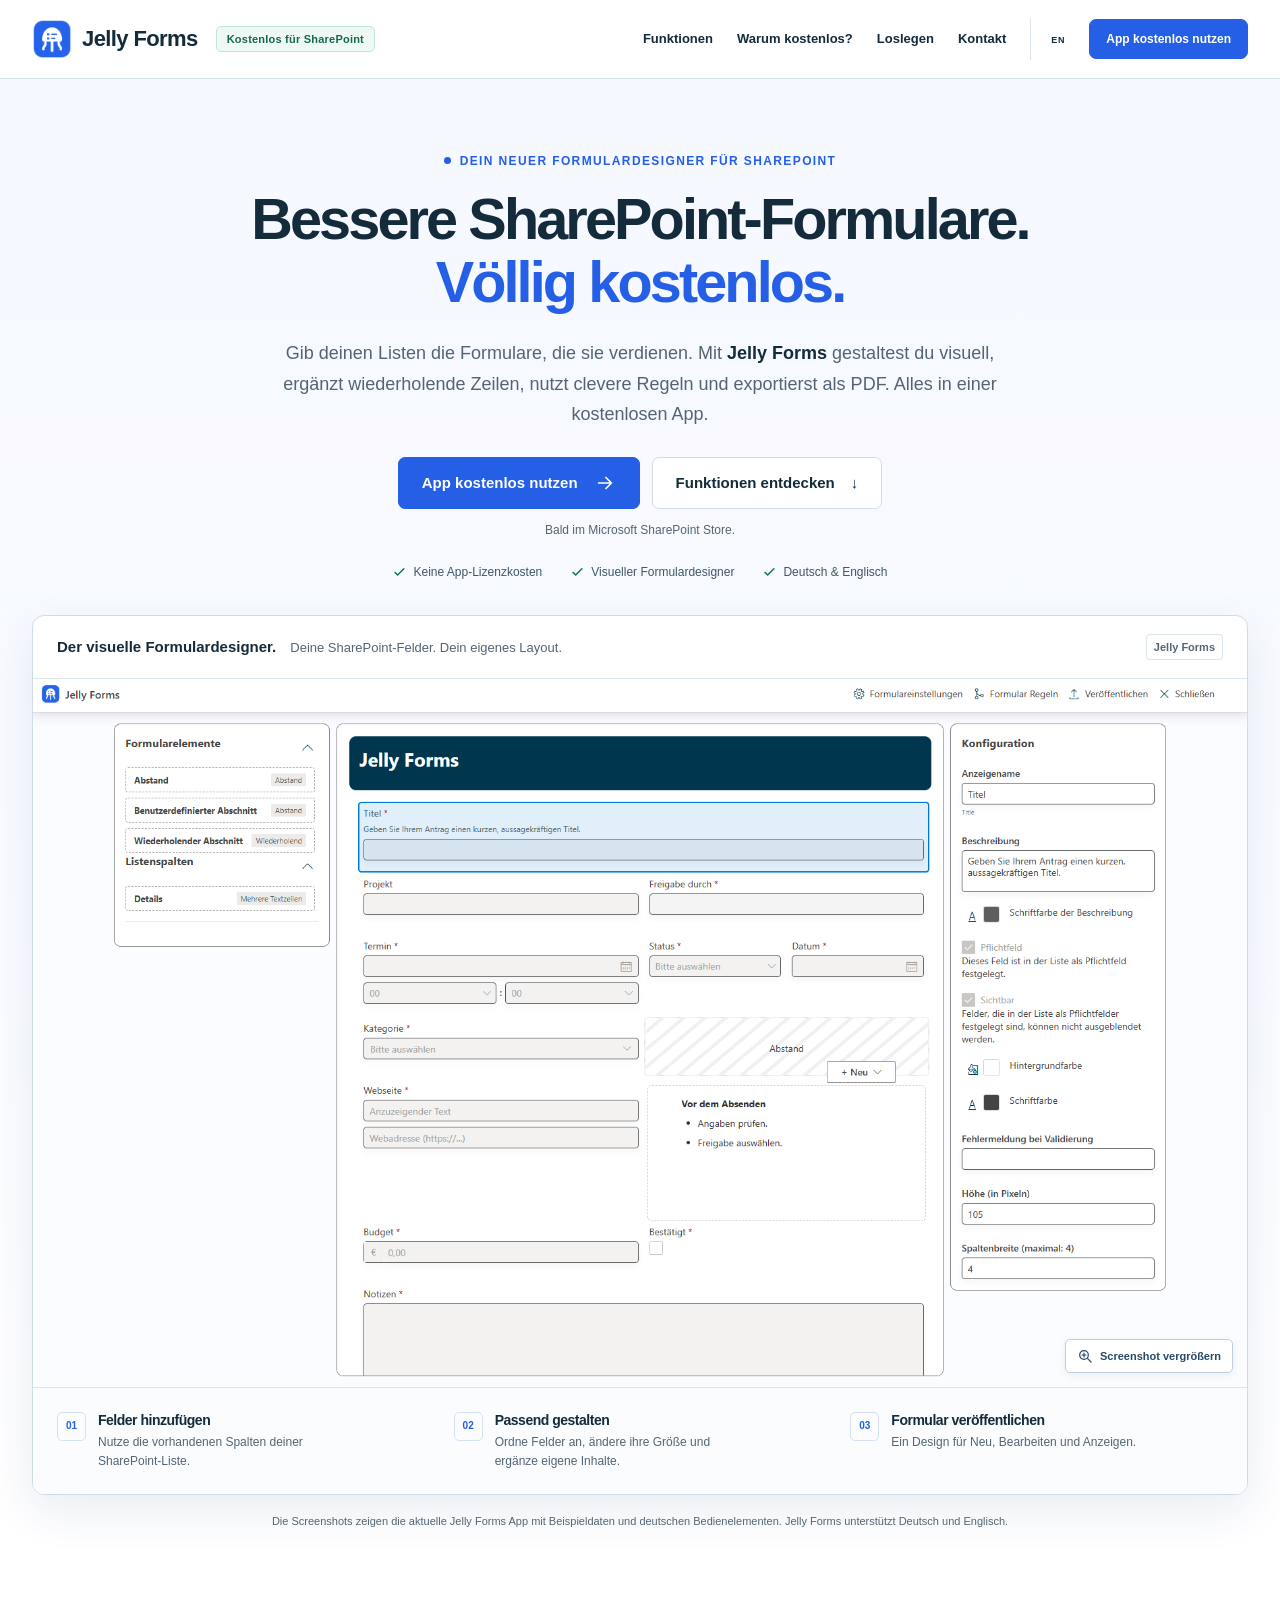
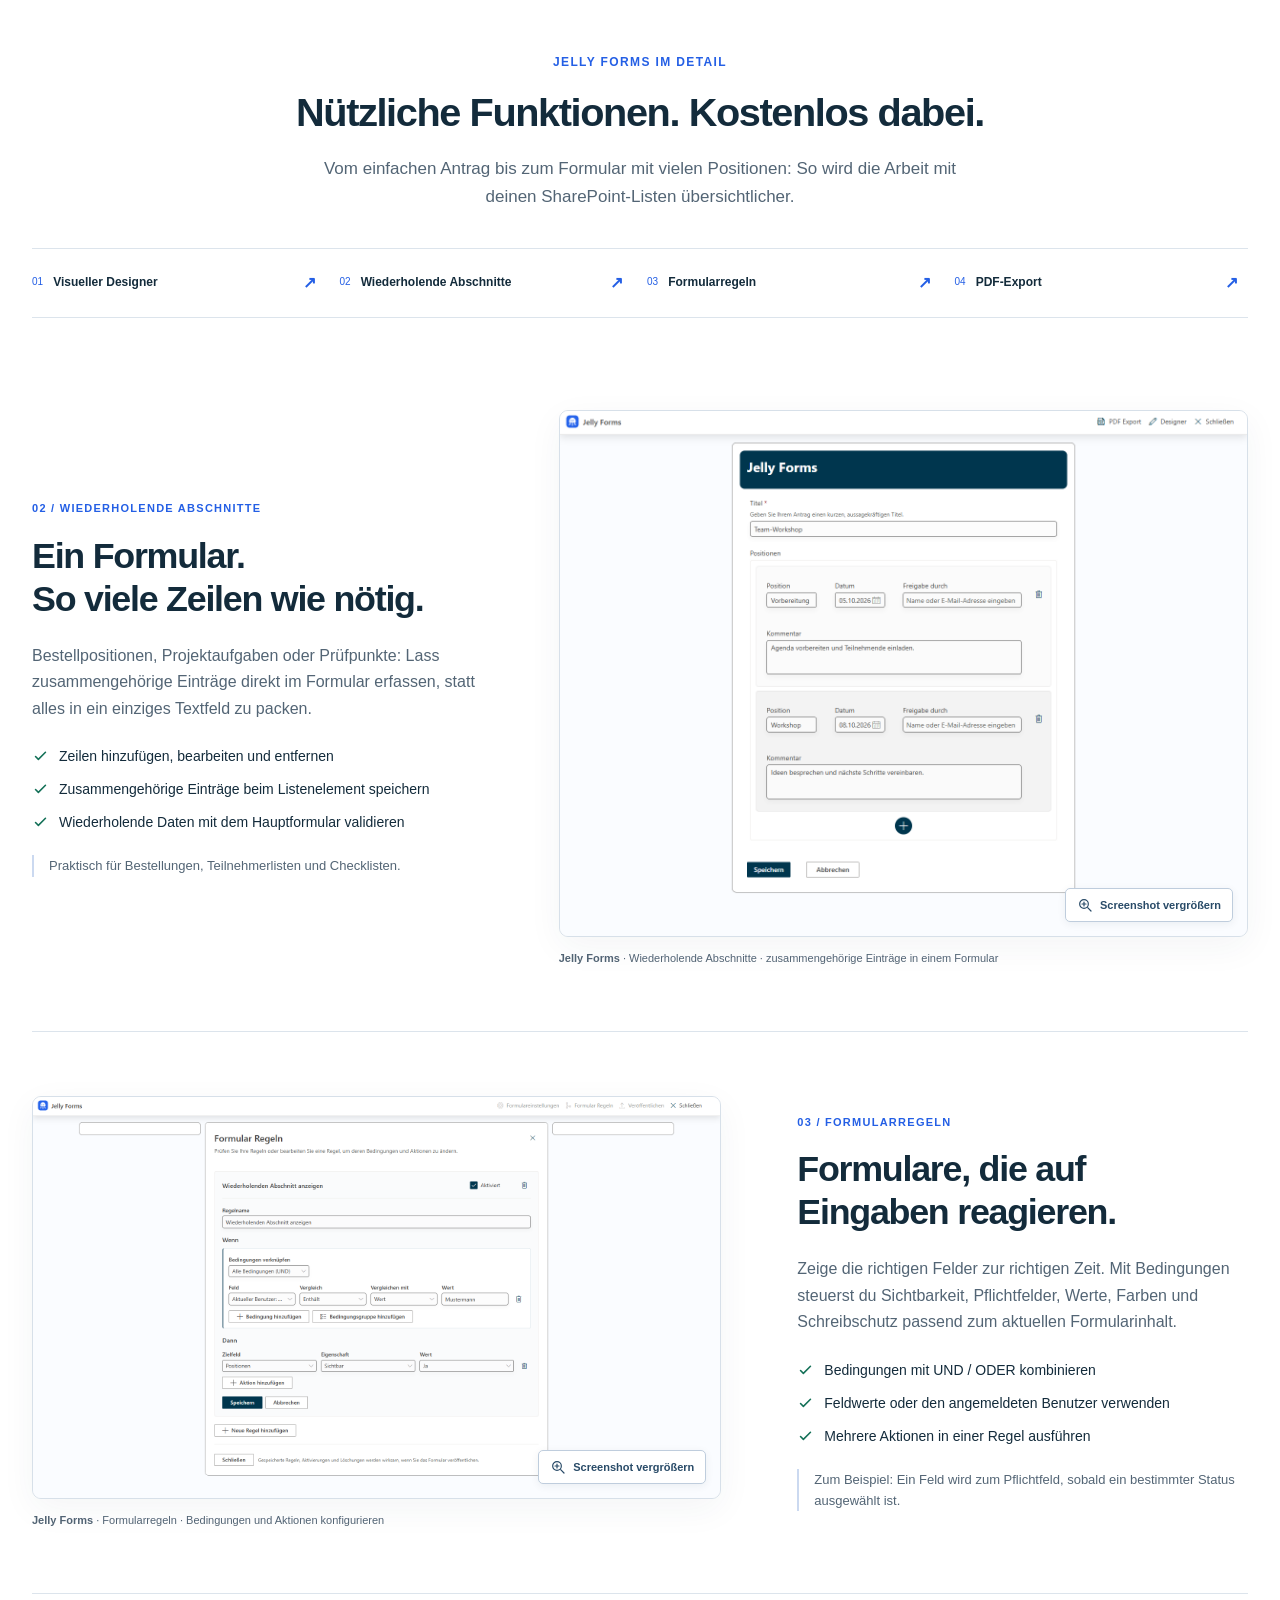
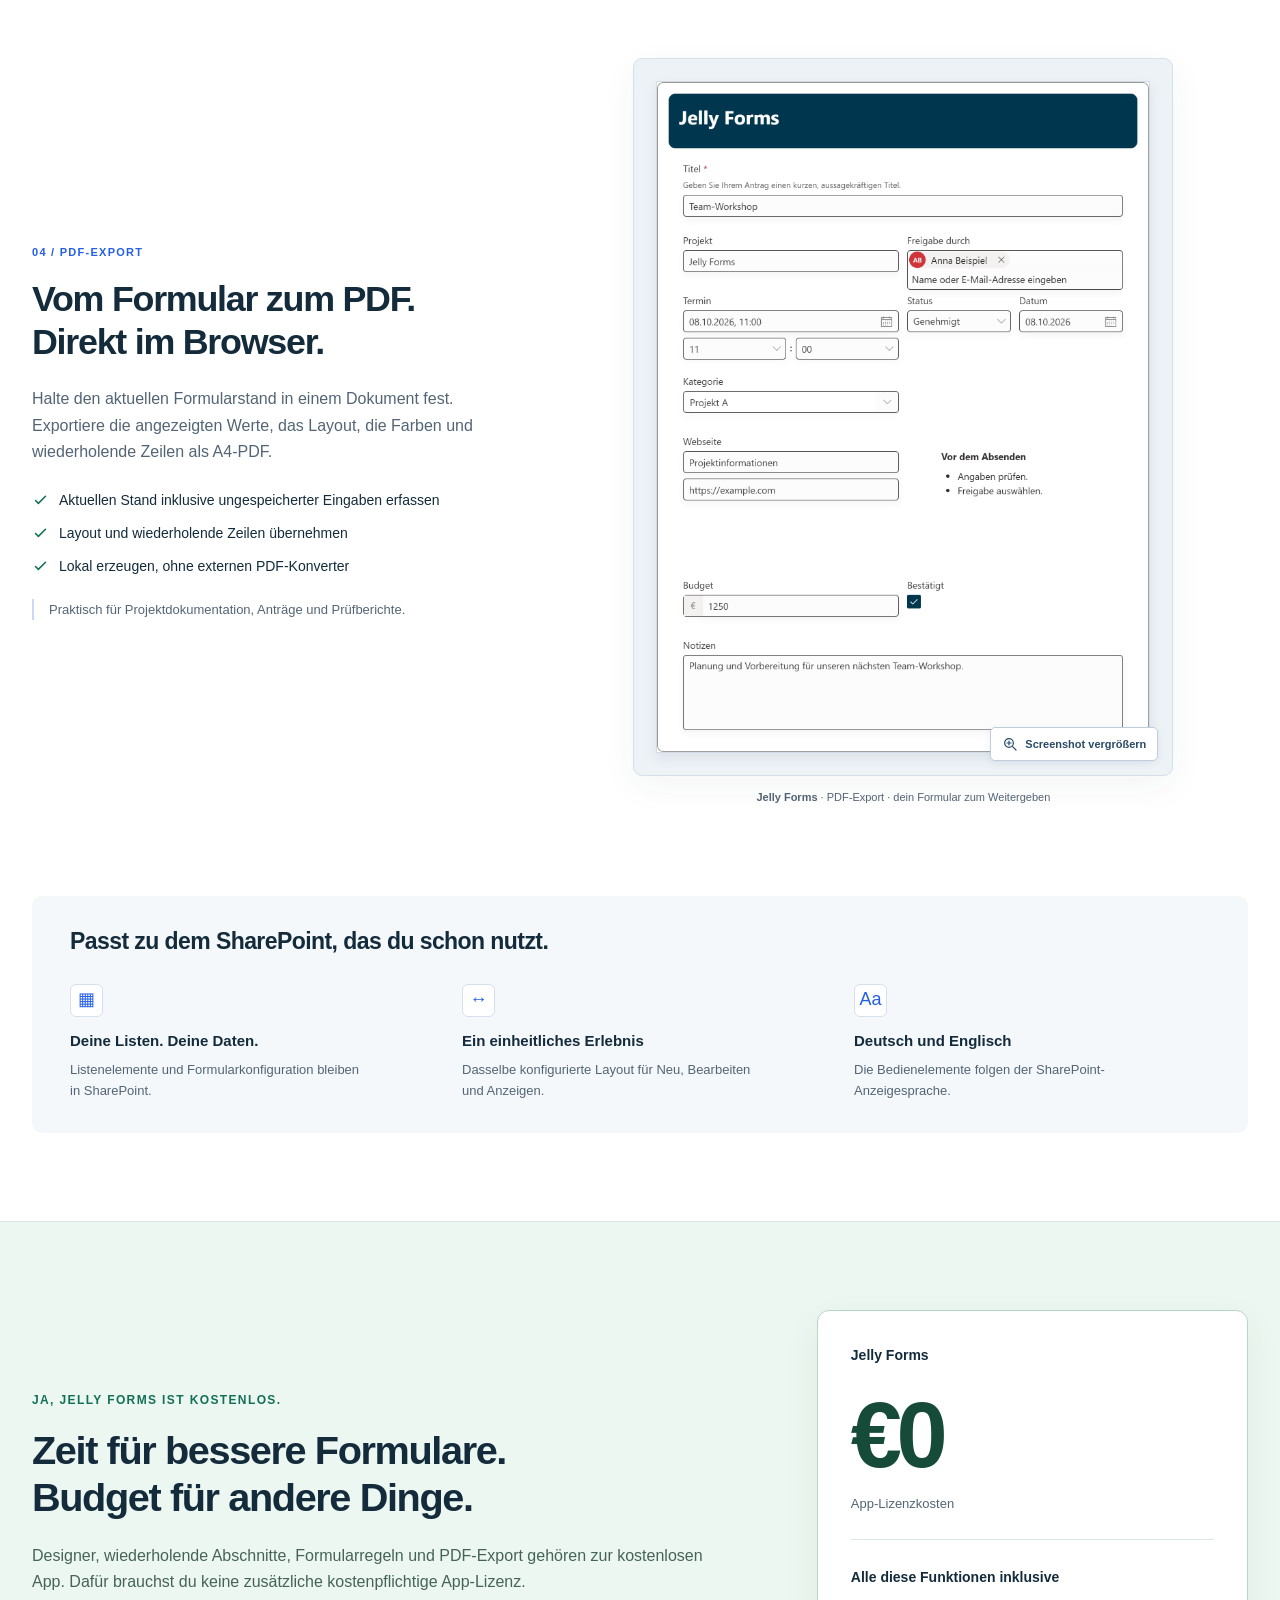
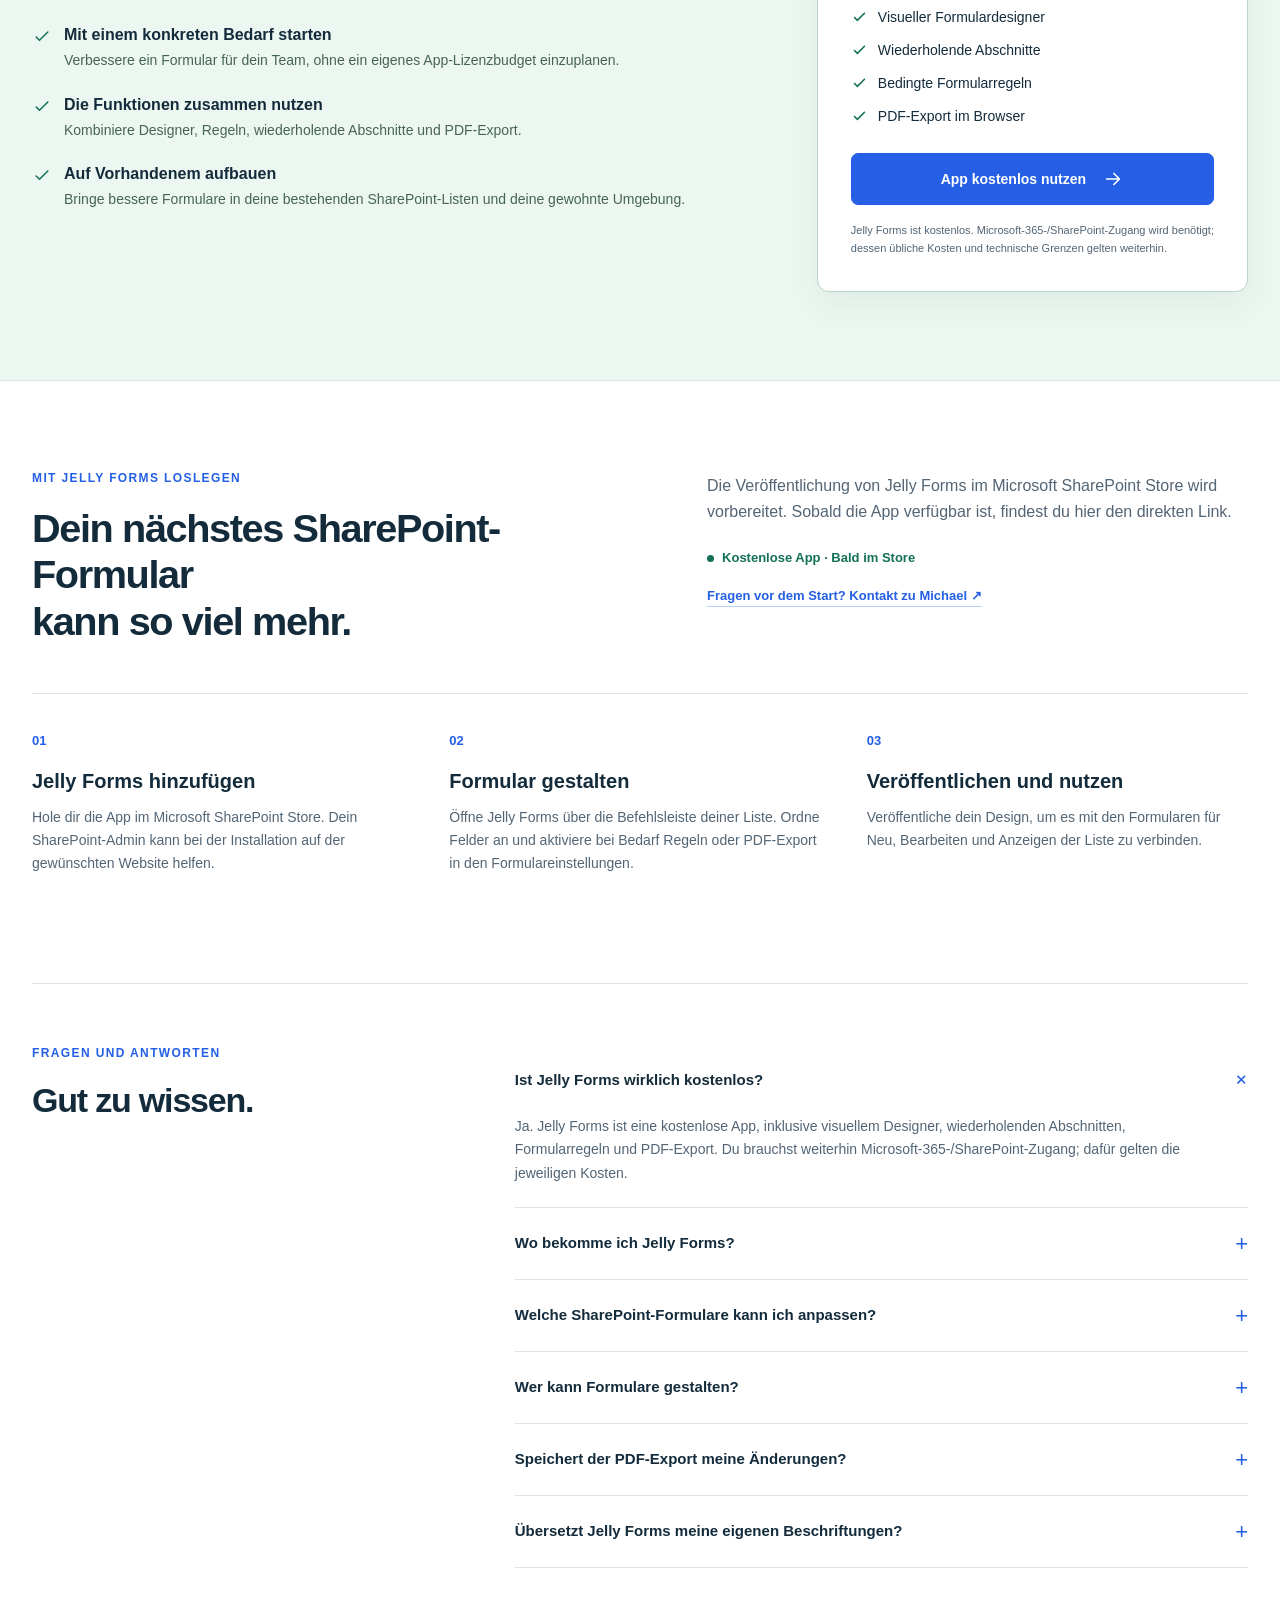
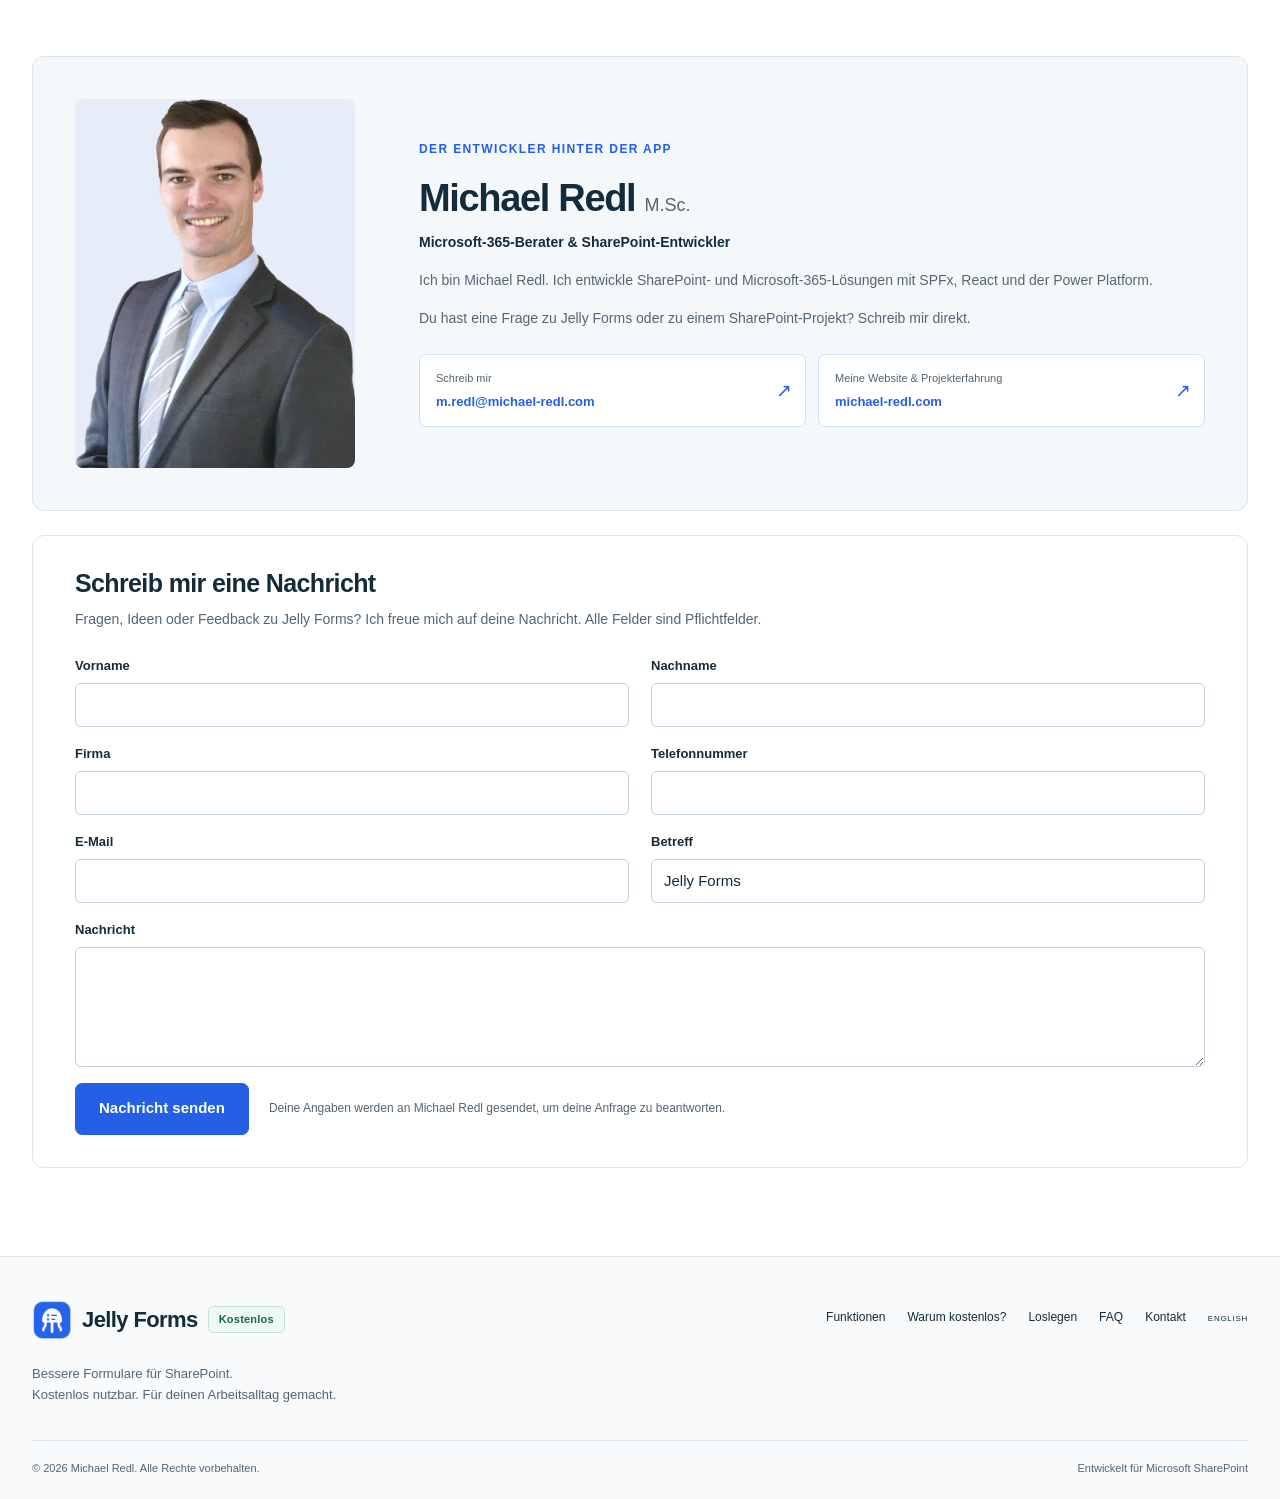
==== commit 6446841e: "added picture" ====
--- a/index.html
+++ b/index.html
@@ -1,466 +1,153 @@
 <!doctype html>
 <html lang="de">
-  <head>
-    <meta charset="utf-8">
-    <meta name="viewport" content="width=device-width, initial-scale=1">
-    <title>Lean Forms | Professionelle Formulare für SharePoint-Listen</title>
-    <meta name="description" content="Gestalten Sie professionelle SharePoint-Formulare mit wiederholbaren Bereichen, dynamischen Regeln und PDF-Export. Lernen Sie Lean Forms kennen.">
-    <meta name="theme-color" content="#07172d">
-    <meta name="robots" content="index, follow">
-    <link rel="canonical" href="https://leanforms.eu/">
-    <link rel="alternate" hreflang="de" href="https://leanforms.eu/">
-    <link rel="alternate" hreflang="en" href="https://leanforms.eu/index-eng.html">
-    <link rel="alternate" hreflang="x-default" href="https://leanforms.eu/">
-    <link rel="icon" type="image/png" href="images/lean-forms-logo.png">
-    <meta property="og:type" content="website">
-    <meta property="og:site_name" content="Lean Forms">
-    <meta property="og:locale" content="de_DE">
-    <meta property="og:title" content="Lean Forms | Professionelle Formulare für SharePoint-Listen">
-    <meta property="og:description" content="Visuell gestalten, intelligent steuern und direkt als PDF exportieren – mit Lean Forms für moderne SharePoint-Listen.">
-    <meta property="og:url" content="https://leanforms.eu/">
-    <meta property="og:image" content="https://leanforms.eu/images/form-runtime.png">
-    <meta name="twitter:card" content="summary_large_image">
-    <link rel="stylesheet" href="css/styles.css">
-    <script>document.documentElement.classList.add("js");</script>
-  </head>
-  <body>
-    <a class="skip-link" href="#main-content">Zum Inhalt springen</a>
+<head>
+<meta charset="utf-8">
+<meta name="viewport" content="width=device-width, initial-scale=1">
+<title>Jelly Forms | Kostenloser Formulardesigner für SharePoint</title>
+<meta name="description" content="Jelly Forms ist der kostenlose Formulardesigner für SharePoint-Listen. Visuelle Layouts, wiederholende Abschnitte, Formularregeln und PDF-Export. Für deinen Arbeitsalltag gemacht.">
+<meta name="theme-color" content="#f8fafc">
+<meta name="robots" content="index, follow">
+<link rel="canonical" href="https://leanforms.eu/">
+<link rel="alternate" hreflang="de" href="https://leanforms.eu/">
+<link rel="alternate" hreflang="en" href="https://leanforms.eu/index-eng.html">
+<link rel="alternate" hreflang="x-default" href="https://leanforms.eu/">
+<link rel="icon" type="image/svg+xml" href="images/jelly-forms-icon.svg">
+<link rel="icon" type="image/png" sizes="384x384" href="images/jelly-forms-icon.png">
+<link rel="apple-touch-icon" href="images/jelly-forms-icon.png">
+<meta name="author" content="Michael Redl">
+<meta property="og:type" content="website">
+<meta property="og:site_name" content="Jelly Forms">
+<meta property="og:locale" content="de_DE">
+<meta property="og:title" content="Jelly Forms | Kostenloser Formulardesigner für SharePoint">
+<meta property="og:description" content="Jelly Forms ist der kostenlose Formulardesigner für SharePoint-Listen. Visuelle Layouts, wiederholende Abschnitte, Formularregeln und PDF-Export. Für deinen Arbeitsalltag gemacht.">
+<meta property="og:url" content="https://leanforms.eu/">
+<meta property="og:image" content="https://leanforms.eu/images/jelly-forms-icon.png">
+<meta property="og:image:alt" content="Jelly Forms — Quallen-App-Symbol">
+<meta name="twitter:card" content="summary">
+<link rel="stylesheet" href="css/styles.css">
+<script src="js/site.js" defer></script>
+</head>
+<body>
+<a class="skip-link" href="#main-content">Zum Inhalt springen</a>
+<header class="site-header">
+<div class="container nav-shell">
+<a class="brand" href="#top" aria-label="Jelly Forms Startseite"><img src="images/jelly-forms-icon.png" alt="" width="36" height="36"><span class="brand-name">Jelly Forms</span></a>
+<span class="free-badge header-badge">Kostenlos für SharePoint</span>
+<button class="nav-toggle" type="button" aria-expanded="false" aria-controls="main-navigation" aria-label="Navigation öffnen" data-close-label="Navigation schließen"><span></span><span></span></button>
+<nav class="site-nav" id="main-navigation" aria-label="Hauptnavigation">
+<a href="#features">Funktionen</a><a href="#free">Warum kostenlos?</a><a href="#get-started">Loslegen</a>
+<a href="#contact">Kontakt</a>
+<a class="language-link" href="index-eng.html" lang="en" hreflang="en" aria-label="Switch to the English version">EN</a>
+<a class="button button-small" href="#get-started" data-store-link data-live-label="Kostenlos bei Microsoft holen">App kostenlos nutzen</a>
+</nav>
+</div>
+</header>
+<main id="main-content">
+<section class="hero" id="top" aria-labelledby="hero-title">
+<div class="container">
+<div class="hero-copy">
+<p class="eyebrow"><span class="status-dot"></span>Dein neuer Formulardesigner für SharePoint</p>
+<h1 id="hero-title">Bessere SharePoint-Formulare.<br><span>Völlig kostenlos.</span></h1>
+<p class="lead">Gib deinen Listen die Formulare, die sie verdienen. Mit <strong>Jelly Forms</strong> gestaltest du visuell, ergänzt wiederholende Zeilen, nutzt clevere Regeln und exportierst als PDF. Alles in einer kostenlosen App.</p>
+<div class="hero-actions"><a class="button" href="#get-started" data-store-link data-live-label="Kostenlos bei Microsoft holen">App kostenlos nutzen<svg viewBox="0 0 24 24" aria-hidden="true"><path d="M5 12h14m-6-6 6 6-6 6"/></svg></a><a class="button button-secondary" href="#features">Funktionen entdecken<span aria-hidden="true">↓</span></a></div>
+<p class="launch-note" data-store-pending>Bald im Microsoft SharePoint Store.</p><p class="launch-note" data-store-live hidden>Kostenlos im Microsoft SharePoint Store verfügbar.</p>
+<ul class="hero-proof"><li><svg viewBox="0 0 24 24" aria-hidden="true"><path d="m5 12 4 4L19 6"/></svg>Keine App-Lizenzkosten</li><li><svg viewBox="0 0 24 24" aria-hidden="true"><path d="m5 12 4 4L19 6"/></svg>Visueller Formulardesigner</li><li><svg viewBox="0 0 24 24" aria-hidden="true"><path d="m5 12 4 4L19 6"/></svg>Deutsch &amp; Englisch</li></ul>
+</div>
+<div class="designer-showcase" id="product">
+<div class="showcase-heading"><div><strong>Der visuelle Formulardesigner.</strong><span>Deine SharePoint-Felder. Dein eigenes Layout.</span></div><span class="capture-badge">Jelly Forms</span></div>
+<figure class="product-shot designer-shot">
+<a class="screenshot-link" aria-describedby="screenshot-note" href="images/designer.png?v=jelly-blue-20260923" data-caption="Jelly Forms · Der visuelle Formulardesigner von Jelly Forms" aria-label="Screenshot vergrößern: Der visuelle Formulardesigner von Jelly Forms">
+<img src="images/designer.png?v=jelly-blue-20260923" alt="Der visuelle Designer von Jelly Forms: verfügbare Elemente links, ein Formular mit vier Spalten in der Mitte und Feldeigenschaften rechts." width="1800" height="1050" fetchpriority="high">
+<span class="zoom-label"><svg viewBox="0 0 24 24" aria-hidden="true"><circle cx="10.5" cy="10.5" r="6.5"/><path d="m16 16 5 5M7.5 10.5h6m-3-3v6"/></svg>Screenshot vergrößern</span></a><figcaption><span class="capture-version">Jelly Forms</span> · Der visuelle Formulardesigner von Jelly Forms</figcaption></figure>
+<div class="design-notes"><div><span class="note-number">01</span><div><h2>Felder hinzufügen</h2><p>Nutze die vorhandenen Spalten deiner SharePoint-Liste.</p></div></div><div><span class="note-number">02</span><div><h2>Passend gestalten</h2><p>Ordne Felder an, ändere ihre Größe und ergänze eigene Inhalte.</p></div></div><div><span class="note-number">03</span><div><h2>Formular veröffentlichen</h2><p>Ein Design für Neu, Bearbeiten und Anzeigen.</p></div></div></div>
+</div>
+<p class="language-note" id="screenshot-note">Die Screenshots zeigen die aktuelle Jelly Forms App mit Beispieldaten und deutschen Bedienelementen. Jelly Forms unterstützt Deutsch und Englisch.</p>
+</div>
+</section>
+<section class="section features-section" id="features" aria-labelledby="features-title">
+<div class="container">
+<div class="section-heading"><p class="eyebrow">Jelly Forms im Detail</p><h2 id="features-title">Nützliche Funktionen. Kostenlos dabei.</h2><p>Vom einfachen Antrag bis zum Formular mit vielen Positionen: So wird die Arbeit mit deinen SharePoint-Listen übersichtlicher.</p></div>
+<nav class="feature-jumps" aria-label="Funktionen"><a href="#product"><span aria-hidden="true">01</span>Visueller Designer<span aria-hidden="true">↗</span></a><a href="#repeating"><span aria-hidden="true">02</span>Wiederholende Abschnitte<span aria-hidden="true">↗</span></a><a href="#rules"><span aria-hidden="true">03</span>Formularregeln<span aria-hidden="true">↗</span></a><a href="#pdf"><span aria-hidden="true">04</span>PDF-Export<span aria-hidden="true">↗</span></a></nav>
+<article class="feature-row " id="repeating" aria-labelledby="repeating-title">
+<div class="feature-copy"><p class="eyebrow">02 / Wiederholende Abschnitte</p><h3 id="repeating-title">Ein Formular.<br>So viele Zeilen wie nötig.</h3><p>Bestellpositionen, Projektaufgaben oder Prüfpunkte: Lass zusammengehörige Einträge direkt im Formular erfassen, statt alles in ein einziges Textfeld zu packen.</p><ul class="check-list"><li><svg viewBox="0 0 24 24" aria-hidden="true"><path d="m5 12 4 4L19 6"/></svg>Zeilen hinzufügen, bearbeiten und entfernen</li><li><svg viewBox="0 0 24 24" aria-hidden="true"><path d="m5 12 4 4L19 6"/></svg>Zusammengehörige Einträge beim Listenelement speichern</li><li><svg viewBox="0 0 24 24" aria-hidden="true"><path d="m5 12 4 4L19 6"/></svg>Wiederholende Daten mit dem Hauptformular validieren</li></ul><p class="example-note">Praktisch für Bestellungen, Teilnehmerlisten und Checklisten.</p></div>
+<figure class="product-shot repeating-shot">
+<a class="screenshot-link" aria-describedby="screenshot-note" href="images/repeating-sections.png?v=jelly-blue-20260923" data-caption="Jelly Forms · Wiederholende Abschnitte · zusammengehörige Einträge in einem Formular" aria-label="Screenshot vergrößern: Wiederholende Abschnitte · zusammengehörige Einträge in einem Formular">
+<img src="images/repeating-sections.png?v=jelly-blue-20260923" alt="Wiederholender Abschnitt in Jelly Forms mit zwei bearbeitbaren Zeilen für Eintrag, Datum, Genehmiger und Kommentar." width="1440" height="1100" loading="lazy" decoding="async">
+<span class="zoom-label"><svg viewBox="0 0 24 24" aria-hidden="true"><circle cx="10.5" cy="10.5" r="6.5"/><path d="m16 16 5 5M7.5 10.5h6m-3-3v6"/></svg>Screenshot vergrößern</span></a><figcaption><span class="capture-version">Jelly Forms</span> · Wiederholende Abschnitte · zusammengehörige Einträge in einem Formular</figcaption></figure></article>
+<article class="feature-row feature-reverse" id="rules" aria-labelledby="rules-title">
+<div class="feature-copy"><p class="eyebrow">03 / Formularregeln</p><h3 id="rules-title">Formulare, die auf<br>Eingaben reagieren.</h3><p>Zeige die richtigen Felder zur richtigen Zeit. Mit Bedingungen steuerst du Sichtbarkeit, Pflichtfelder, Werte, Farben und Schreibschutz passend zum aktuellen Formularinhalt.</p><ul class="check-list"><li><svg viewBox="0 0 24 24" aria-hidden="true"><path d="m5 12 4 4L19 6"/></svg>Bedingungen mit UND / ODER kombinieren</li><li><svg viewBox="0 0 24 24" aria-hidden="true"><path d="m5 12 4 4L19 6"/></svg>Feldwerte oder den angemeldeten Benutzer verwenden</li><li><svg viewBox="0 0 24 24" aria-hidden="true"><path d="m5 12 4 4L19 6"/></svg>Mehrere Aktionen in einer Regel ausführen</li></ul><p class="example-note">Zum Beispiel: Ein Feld wird zum Pflichtfeld, sobald ein bestimmter Status ausgewählt ist.</p></div>
+<figure class="product-shot rules-shot">
+<a class="screenshot-link" aria-describedby="screenshot-note" href="images/rules.png?v=jelly-blue-20260923" data-caption="Jelly Forms · Formularregeln · Bedingungen und Aktionen konfigurieren" aria-label="Screenshot vergrößern: Formularregeln · Bedingungen und Aktionen konfigurieren">
+<img src="images/rules.png?v=jelly-blue-20260923" alt="Regeleditor von Jelly Forms mit einer Bedingung zum aktuellen Benutzer und einer Aktion zum Einblenden eines wiederholenden Abschnitts." width="1800" height="1050" loading="lazy" decoding="async">
+<span class="zoom-label"><svg viewBox="0 0 24 24" aria-hidden="true"><circle cx="10.5" cy="10.5" r="6.5"/><path d="m16 16 5 5M7.5 10.5h6m-3-3v6"/></svg>Screenshot vergrößern</span></a><figcaption><span class="capture-version">Jelly Forms</span> · Formularregeln · Bedingungen und Aktionen konfigurieren</figcaption></figure></article>
+<article class="feature-row " id="pdf" aria-labelledby="pdf-title">
+<div class="feature-copy"><p class="eyebrow">04 / PDF-Export</p><h3 id="pdf-title">Vom Formular zum PDF.<br>Direkt im Browser.</h3><p>Halte den aktuellen Formularstand in einem Dokument fest. Exportiere die angezeigten Werte, das Layout, die Farben und wiederholende Zeilen als A4-PDF.</p><ul class="check-list"><li><svg viewBox="0 0 24 24" aria-hidden="true"><path d="m5 12 4 4L19 6"/></svg>Aktuellen Stand inklusive ungespeicherter Eingaben erfassen</li><li><svg viewBox="0 0 24 24" aria-hidden="true"><path d="m5 12 4 4L19 6"/></svg>Layout und wiederholende Zeilen übernehmen</li><li><svg viewBox="0 0 24 24" aria-hidden="true"><path d="m5 12 4 4L19 6"/></svg>Lokal erzeugen, ohne externen PDF-Konverter</li></ul><p class="example-note">Praktisch für Projektdokumentation, Anträge und Prüfberichte.</p></div>
+<figure class="product-shot pdf-shot">
+<a class="screenshot-link" aria-describedby="screenshot-note" href="images/pdf-export.png?v=jelly-blue-20260923" data-caption="Jelly Forms · PDF-Export · dein Formular zum Weitergeben" aria-label="Screenshot vergrößern: PDF-Export · dein Formular zum Weitergeben">
+<img src="images/pdf-export.png?v=jelly-blue-20260923" alt="PDF-Ausgabe aus Jelly Forms mit Formularüberschrift, Feldanordnung und Werten." width="1440" height="1960" loading="lazy" decoding="async">
+<span class="zoom-label"><svg viewBox="0 0 24 24" aria-hidden="true"><circle cx="10.5" cy="10.5" r="6.5"/><path d="m16 16 5 5M7.5 10.5h6m-3-3v6"/></svg>Screenshot vergrößern</span></a><figcaption><span class="capture-version">Jelly Forms</span> · PDF-Export · dein Formular zum Weitergeben</figcaption></figure></article>
+<div class="sharepoint-fit"><h3>Passt zu dem SharePoint, das du schon nutzt.</h3><div class="fit-grid"><div><span class="fit-symbol" aria-hidden="true">▦</span><h4>Deine Listen. Deine Daten.</h4><p>Listenelemente und Formularkonfiguration bleiben in SharePoint.</p></div><div><span class="fit-symbol" aria-hidden="true">↔</span><h4>Ein einheitliches Erlebnis</h4><p>Dasselbe konfigurierte Layout für Neu, Bearbeiten und Anzeigen.</p></div><div><span class="fit-symbol" aria-hidden="true">Aa</span><h4>Deutsch und Englisch</h4><p>Die Bedienelemente folgen der SharePoint-Anzeigesprache.</p></div></div></div>
+</div>
+</section>
+<section class="section free-section" id="free" aria-labelledby="free-title">
+<div class="container free-layout">
+<div class="free-copy"><p class="eyebrow">Ja, Jelly Forms ist kostenlos.</p><h2 id="free-title">Zeit für bessere Formulare.<br>Budget für andere Dinge.</h2><p class="free-lead">Designer, wiederholende Abschnitte, Formularregeln und PDF-Export gehören zur kostenlosen App. Dafür brauchst du keine zusätzliche kostenpflichtige App-Lizenz.</p>
+<div class="free-reasons"><div><svg viewBox="0 0 24 24" aria-hidden="true"><path d="m5 12 4 4L19 6"/></svg><div><h3>Mit einem konkreten Bedarf starten</h3><p>Verbessere ein Formular für dein Team, ohne ein eigenes App-Lizenzbudget einzuplanen.</p></div></div><div><svg viewBox="0 0 24 24" aria-hidden="true"><path d="m5 12 4 4L19 6"/></svg><div><h3>Die Funktionen zusammen nutzen</h3><p>Kombiniere Designer, Regeln, wiederholende Abschnitte und PDF-Export.</p></div></div><div><svg viewBox="0 0 24 24" aria-hidden="true"><path d="m5 12 4 4L19 6"/></svg><div><h3>Auf Vorhandenem aufbauen</h3><p>Bringe bessere Formulare in deine bestehenden SharePoint-Listen und deine gewohnte Umgebung.</p></div></div></div>
+</div>
+<div class="price-card"><p class="price-label">Jelly Forms</p><p class="price">€0<span>App-Lizenzkosten</span></p><div class="price-divider"></div><p class="price-included">Alle diese Funktionen inklusive</p><ul class="check-list"><li><svg viewBox="0 0 24 24" aria-hidden="true"><path d="m5 12 4 4L19 6"/></svg>Visueller Formulardesigner</li><li><svg viewBox="0 0 24 24" aria-hidden="true"><path d="m5 12 4 4L19 6"/></svg>Wiederholende Abschnitte</li><li><svg viewBox="0 0 24 24" aria-hidden="true"><path d="m5 12 4 4L19 6"/></svg>Bedingte Formularregeln</li><li><svg viewBox="0 0 24 24" aria-hidden="true"><path d="m5 12 4 4L19 6"/></svg>PDF-Export im Browser</li></ul><a class="button" href="#get-started" data-store-link data-live-label="Kostenlos bei Microsoft holen">App kostenlos nutzen<svg viewBox="0 0 24 24" aria-hidden="true"><path d="M5 12h14m-6-6 6 6-6 6"/></svg></a><p class="price-note">Jelly Forms ist kostenlos. Microsoft-365-/SharePoint-Zugang wird benötigt; dessen übliche Kosten und technische Grenzen gelten weiterhin.</p></div>
+</div>
+</section>
+<section class="section start-section" id="get-started" aria-labelledby="start-title">
+<div class="container">
+<div class="start-intro"><div><p class="eyebrow">Mit Jelly Forms loslegen</p><h2 id="start-title">Dein nächstes SharePoint-Formular<br>kann so viel mehr.</h2></div>
+<div class="start-copy"><p data-store-pending>Die Veröffentlichung von Jelly Forms im Microsoft SharePoint Store wird vorbereitet. Sobald die App verfügbar ist, findest du hier den direkten Link.</p><p data-store-live hidden>Hole dir Jelly Forms kostenlos im Microsoft SharePoint Store und ergänze deine SharePoint-Umgebung.</p><p class="store-status" data-store-pending><span class="status-dot"></span>Kostenlose App · Bald im Store</p><a class="button" href="#get-started" data-store-live data-store-link data-live-label="Kostenlos bei Microsoft holen" hidden>Kostenlos bei Microsoft holen</a><a class="text-link" href="#contact" data-store-pending>Fragen vor dem Start? Kontakt zu Michael ↗</a><a class="text-link" href="#contact" data-store-live hidden>Fragen zur App? Kontakt zu Michael ↗</a></div></div>
+<ol class="steps"><li><span class="step-number">01</span><h3>Jelly Forms hinzufügen</h3><p>Hole dir die App im Microsoft SharePoint Store. Dein SharePoint-Admin kann bei der Installation auf der gewünschten Website helfen.</p></li><li><span class="step-number">02</span><h3>Formular gestalten</h3><p>Öffne Jelly Forms über die Befehlsleiste deiner Liste. Ordne Felder an und aktiviere bei Bedarf Regeln oder PDF-Export in den Formulareinstellungen.</p></li><li><span class="step-number">03</span><h3>Veröffentlichen und nutzen</h3><p>Veröffentliche dein Design, um es mit den Formularen für Neu, Bearbeiten und Anzeigen der Liste zu verbinden.</p></li></ol>
+</div>
+</section>
+<section class="section faq-section" id="faq" aria-labelledby="faq-title"><div class="container faq-layout">
+<div><p class="eyebrow">Fragen und Antworten</p><h2 id="faq-title">Gut zu wissen.</h2></div>
+<div class="faq-list"><details open><summary>Ist Jelly Forms wirklich kostenlos?<span aria-hidden="true">+</span></summary><div class="faq-answer"><p>Ja. Jelly Forms ist eine kostenlose App, inklusive visuellem Designer, wiederholenden Abschnitten, Formularregeln und PDF-Export. Du brauchst weiterhin Microsoft-365-/SharePoint-Zugang; dafür gelten die jeweiligen Kosten.</p></div></details><details><summary>Wo bekomme ich Jelly Forms?<span aria-hidden="true">+</span></summary><div class="faq-answer"><p data-store-pending>Die Veröffentlichung im Microsoft SharePoint Store wird vorbereitet. Die App ist dort noch nicht gelistet. Sobald sie veröffentlicht ist, ergänzen wir hier den direkten Link.</p><p data-store-live hidden>Jelly Forms ist kostenlos im Microsoft SharePoint Store verfügbar. Über den Link im Bereich „Loslegen“ gelangst du direkt zum Eintrag.</p></div></details><details><summary>Welche SharePoint-Formulare kann ich anpassen?<span aria-hidden="true">+</span></summary><div class="faq-answer"><p>Jelly Forms passt die Formulare für Neu, Bearbeiten und Anzeigen moderner allgemeiner SharePoint-Listen an. Dokumentbibliotheken gehören nicht zum vorgesehenen Einsatzbereich.</p></div></details><details><summary>Wer kann Formulare gestalten?<span aria-hidden="true">+</span></summary><div class="faq-answer"><p>Für den Designer ist die Berechtigung „Listen verwalten“ auf der jeweiligen Liste erforderlich. Zum Veröffentlichen werden zusätzlich Schreibrechte für die Formularkonfiguration benötigt. Bei der normalen Nutzung gelten die SharePoint-Berechtigungen des jeweiligen Benutzers.</p></div></details><details><summary>Speichert der PDF-Export meine Änderungen?<span aria-hidden="true">+</span></summary><div class="faq-answer"><p>Nein. Der Export erfasst die aktuell angezeigten Werte, auch ungespeicherte Eingaben. Speichere das Formular separat, um das SharePoint-Listenelement zu aktualisieren.</p></div></details><details><summary>Übersetzt Jelly Forms meine eigenen Beschriftungen?<span aria-hidden="true">+</span></summary><div class="faq-answer"><p>Die Bedienelemente sind auf Deutsch und Englisch verfügbar. Eigene Feldbeschriftungen, Auswahlwerte und selbst erstellte Inhalte bleiben unter deiner Kontrolle und werden nicht automatisch übersetzt.</p></div></details></div>
+</div></section>
 
-    <header class="site-header">
-      <div class="container nav-shell">
-        <a class="brand" href="#top" aria-label="Lean Forms Startseite">
-          <img src="images/lean-forms-logo.png" alt="" width="34" height="34">
-          <span>Lean Forms</span>
-        </a>
+<section class="section contact-section" id="contact" aria-labelledby="contact-title">
+<div class="container">
+<div class="contact-card">
+<div class="contact-portrait"><img src="images/michael-redl.png" alt="Michael Redl, Microsoft-365-Berater und SharePoint-Entwickler" width="647" height="854" loading="lazy" decoding="async"></div>
+<div class="contact-copy">
+<p class="eyebrow">Der Entwickler hinter der App</p>
+<h2 id="contact-title">Michael Redl <span>M.Sc.</span></h2>
+<p class="contact-role">Microsoft-365-Berater &amp; SharePoint-Entwickler</p>
+<p>Ich bin Michael Redl. Ich entwickle SharePoint- und Microsoft-365-Lösungen mit SPFx, React und der Power Platform.</p>
+<p>Du hast eine Frage zu Jelly Forms oder zu einem SharePoint-Projekt? Schreib mir direkt.</p>
+<address class="contact-details">
+<a class="contact-detail" href="mailto:m.redl@michael-redl.com?subject=Jelly%20Forms"><span>Schreib mir</span><strong>m.redl@michael-redl.com</strong><span class="contact-arrow" aria-hidden="true">↗</span></a>
+<a class="contact-detail" href="https://michael-redl.com/"><span>Meine Website &amp; Projekterfahrung</span><strong>michael-redl.com</strong><span class="contact-arrow" aria-hidden="true">↗</span></a>
+</address>
+</div>
+</div>
 
-        <button class="nav-toggle" type="button" aria-expanded="false" aria-controls="main-navigation" aria-label="Navigation öffnen">
-          <span></span>
-        </button>
-
-        <nav class="site-nav" id="main-navigation" aria-label="Hauptnavigation">
-          <a href="#features">Funktionen</a>
-          <a href="#einblicke">Einblicke</a>
-          <a href="#ablauf">So funktioniert’s</a>
-          <a href="#faq">FAQ</a>
-          <a class="lang-link" href="index-eng.html" lang="en" aria-label="Switch to English">
-            <svg viewBox="0 0 24 24" fill="none" stroke="currentColor" stroke-width="1.8" aria-hidden="true"><circle cx="12" cy="12" r="9"></circle><path d="M3.5 12h17M12 3c2.2 2.5 3.2 5.5 3.2 9S14.2 18.5 12 21c-2.2-2.5-3.2-5.5-3.2-9S9.8 5.5 12 3Z"></path></svg>
-            English
-          </a>
-          <a class="nav-cta" href="mailto:m.redl@michael-redl.com?subject=Lean%20Forms%20%E2%80%93%20Anfrage&amp;body=Hallo%20Herr%20Redl%2C%0D%0A%0D%0Aich%20interessiere%20mich%20f%C3%BCr%20Lean%20Forms.%0D%0A%0D%0AUnser%20Anwendungsfall%3A%20">Kontakt</a>
-        </nav>
-      </div>
-    </header>
-
-    <main id="main-content">
-      <section class="hero" id="top">
-        <div class="container hero-grid">
-          <div class="hero-copy">
-            <p class="eyebrow reveal">Form Designer für moderne SharePoint-Listen</p>
-            <h1 class="reveal delay-1">SharePoint-Formulare, die sich <span class="gradient-text">Ihrem Prozess</span> anpassen.</h1>
-            <p class="lead reveal delay-2">Lean Forms verwandelt die Formulare zum Erstellen, Bearbeiten und Anzeigen Ihrer SharePoint-Listeneinträge in klare Arbeitsoberflächen – visuell gestaltet, mit dynamischen Regeln, wiederholbaren Bereichen und PDF-Export.</p>
-            <div class="hero-actions reveal delay-3">
-              <a class="button button-primary" href="mailto:m.redl@michael-redl.com?subject=Lean%20Forms%20%E2%80%93%20Anfrage&amp;body=Hallo%20Herr%20Redl%2C%0D%0A%0D%0Aich%20interessiere%20mich%20f%C3%BCr%20Lean%20Forms.%0D%0A%0D%0AUnser%20Anwendungsfall%3A%20">
-                Anwendungsfall besprechen
-                <svg viewBox="0 0 24 24" fill="none" stroke="currentColor" stroke-width="2" aria-hidden="true"><path d="m5 12 14 0M13 6l6 6-6 6"></path></svg>
-              </a>
-              <a class="button button-secondary" href="#einblicke">Produkt ansehen</a>
-            </div>
-            <div class="hero-proof reveal delay-3" aria-label="Produktvorteile">
-              <span><svg viewBox="0 0 24 24" fill="none" stroke="currentColor" stroke-width="2.3" aria-hidden="true"><path d="m5 12 4 4L19 6"></path></svg>Direkt in SharePoint</span>
-              <span><svg viewBox="0 0 24 24" fill="none" stroke="currentColor" stroke-width="2.3" aria-hidden="true"><path d="m5 12 4 4L19 6"></path></svg>Deutsch &amp; Englisch</span>
-              <span><svg viewBox="0 0 24 24" fill="none" stroke="currentColor" stroke-width="2.3" aria-hidden="true"><path d="m5 12 4 4L19 6"></path></svg>Persönlicher Kontakt</span>
-            </div>
-          </div>
-
-          <div class="hero-visual reveal delay-2" aria-label="Lean Forms Produktansicht">
-            <div class="hero-orbit" aria-hidden="true"></div>
-            <div class="browser-card">
-              <div class="browser-bar" aria-hidden="true">
-                <span class="browser-dot"></span><span class="browser-dot"></span><span class="browser-dot"></span>
-                <span class="browser-address"></span>
-              </div>
-              <img src="images/form-runtime.png" alt="Ausgefülltes Freigabeformular in Lean Forms mit PDF-Export und Designer" width="1440" height="1100">
-            </div>
-            <div class="float-card float-card-top">
-              <svg viewBox="0 0 24 24" fill="none" stroke="currentColor" stroke-width="1.9" aria-hidden="true"><path d="M4 5.5A2.5 2.5 0 0 1 6.5 3h11A2.5 2.5 0 0 1 20 5.5v13a2.5 2.5 0 0 1-2.5 2.5h-11A2.5 2.5 0 0 1 4 18.5v-13Z"></path><path d="M8 7h8M8 11h8M8 15h4"></path></svg>
-              Neu · Bearbeiten · Ansicht
-            </div>
-            <div class="float-card float-card-bottom">
-              <svg viewBox="0 0 24 24" fill="none" stroke="currentColor" stroke-width="1.9" aria-hidden="true"><path d="M7 3h7l4 4v14H7z"></path><path d="M14 3v5h5M9 16h6M9 12h6"></path></svg>
-              A4-PDF im Browser
-            </div>
-          </div>
-        </div>
-      </section>
-
-      <div class="trust-bar" aria-label="Lean Forms Überblick">
-        <div class="container trust-items">
-          <div class="trust-item">
-            <svg viewBox="0 0 24 24" fill="none" stroke="currentColor" stroke-width="1.9" aria-hidden="true"><rect x="3" y="3" width="8" height="8" rx="1"></rect><rect x="13" y="3" width="8" height="8" rx="1"></rect><rect x="3" y="13" width="8" height="8" rx="1"></rect><rect x="13" y="13" width="8" height="8" rx="1"></rect></svg>
-            Moderne SharePoint-Listen
-          </div>
-          <div class="trust-item">
-            <svg viewBox="0 0 24 24" fill="none" stroke="currentColor" stroke-width="1.9" aria-hidden="true"><path d="M5 4h14v16H5zM8 8h8M8 12h3M8 16h6"></path></svg>
-            Visueller Form Designer
-          </div>
-          <div class="trust-item">
-            <svg viewBox="0 0 24 24" fill="none" stroke="currentColor" stroke-width="1.9" aria-hidden="true"><path d="M4 17V7l8-4 8 4v10l-8 4-8-4Z"></path><path d="m4 7 8 4 8-4M12 11v10"></path></svg>
-            SharePoint-basierte Speicherung
-          </div>
-          <div class="trust-item">
-            <svg viewBox="0 0 24 24" fill="none" stroke="currentColor" stroke-width="1.9" aria-hidden="true"><path d="M7 3h7l4 4v14H7z"></path><path d="M14 3v5h5M9 16h6M9 12h6"></path></svg>
-            PDF ohne externen Konverter
-          </div>
-        </div>
-      </div>
-
-      <section class="section" aria-labelledby="benefits-title">
-        <div class="container">
-          <div class="section-heading center reveal">
-            <p class="eyebrow">Mehr Struktur. Weniger Umwege.</p>
-            <h2 id="benefits-title">Aus einer Liste wird eine klare Arbeitsoberfläche.</h2>
-            <p>Standardformulare bilden individuelle Abläufe oft nur unzureichend ab. Lean Forms ordnet Informationen so an, wie Ihre Teams sie tatsächlich benötigen – direkt in SharePoint.</p>
-          </div>
-          <div class="benefit-grid">
-            <article class="benefit-card reveal">
-              <span class="benefit-number" aria-hidden="true">01</span>
-              <div class="icon-box"><svg viewBox="0 0 24 24" fill="none" stroke="currentColor" stroke-width="1.8" aria-hidden="true"><path d="M4 5h16M4 12h10M4 19h13"></path><circle cx="18" cy="12" r="2"></circle></svg></div>
-              <h3>Übersichtlich erfassen</h3>
-              <p>Strukturierte Layouts mit bis zu vier Spalten führen Anwender sicher durch umfangreiche Eingaben.</p>
-            </article>
-            <article class="benefit-card reveal delay-1">
-              <span class="benefit-number" aria-hidden="true">02</span>
-              <div class="icon-box"><svg viewBox="0 0 24 24" fill="none" stroke="currentColor" stroke-width="1.8" aria-hidden="true"><path d="M4 7h9M4 17h16"></path><circle cx="17" cy="7" r="3"></circle><circle cx="8" cy="17" r="3"></circle></svg></div>
-              <h3>Dynamisch steuern</h3>
-              <p>Regeln passen Felder und Bereiche an Werte oder den aktuell angemeldeten Benutzer an.</p>
-            </article>
-            <article class="benefit-card reveal delay-2">
-              <span class="benefit-number" aria-hidden="true">03</span>
-              <div class="icon-box"><svg viewBox="0 0 24 24" fill="none" stroke="currentColor" stroke-width="1.8" aria-hidden="true"><path d="M7 3h7l4 4v14H7z"></path><path d="M14 3v5h5M9 13h6M9 17h4"></path></svg></div>
-              <h3>Sauber dokumentieren</h3>
-              <p>Das angezeigte Formular lässt sich samt Layout und wiederholbaren Zeilen als A4-PDF exportieren.</p>
-            </article>
-          </div>
-        </div>
-      </section>
-
-      <section class="section section-soft" id="features" aria-labelledby="features-title">
-        <div class="container">
-          <div class="section-heading reveal">
-            <p class="eyebrow">Leistungsstarke Bausteine</p>
-            <h2 id="features-title">Alles für bessere SharePoint-Formulare.</h2>
-            <p>Vom ersten Entwurf bis zum täglichen Einsatz: Lean Forms verbindet flexible Gestaltung mit Funktionen für reale Geschäftsprozesse.</p>
-          </div>
-          <div class="feature-grid">
-            <article class="feature-card reveal">
-              <span class="feature-kicker">Gestalten</span>
-              <div class="icon-box"><svg viewBox="0 0 24 24" fill="none" stroke="currentColor" stroke-width="1.8" aria-hidden="true"><path d="M4 5h16v14H4z"></path><path d="M4 10h16M10 10v9"></path><path d="m17 3 4 4"></path></svg></div>
-              <h3>Visueller Form Designer</h3>
-              <p>Felder, Überschriften, Rich Text, Bilder und eigene Bereiche flexibel anordnen und skalieren – in Layouts mit einer bis vier Spalten.</p>
-            </article>
-            <article class="feature-card reveal delay-1">
-              <span class="feature-kicker">Wiederholen</span>
-              <div class="icon-box"><svg viewBox="0 0 24 24" fill="none" stroke="currentColor" stroke-width="1.8" aria-hidden="true"><path d="M5 5h14v5H5zM5 14h14v5H5z"></path><path d="M8 7.5h8M8 16.5h8"></path></svg></div>
-              <h3>Wiederholbare Bereiche</h3>
-              <p>Positionen, Teilnehmer oder Prüfpunkte als zusätzliche Zeilen direkt im Formular erfassen, bearbeiten und entfernen.</p>
-            </article>
-            <article class="feature-card reveal delay-2">
-              <span class="feature-kicker">Automatisieren</span>
-              <div class="icon-box"><svg viewBox="0 0 24 24" fill="none" stroke="currentColor" stroke-width="1.8" aria-hidden="true"><path d="M5 5h5v5H5zM14 14h5v5h-5z"></path><path d="M10 7.5h3a3 3 0 0 1 3 3V14M7.5 10v5a2 2 0 0 0 2 2H14"></path></svg></div>
-              <h3>Intelligente Formularregeln</h3>
-              <p>Verschachtelte UND-/ODER-Bedingungen steuern Werte, Sichtbarkeit, Pflichtstatus, Farben und Schreibschutz.</p>
-            </article>
-            <article class="feature-card reveal">
-              <span class="feature-kicker">Exportieren</span>
-              <div class="icon-box"><svg viewBox="0 0 24 24" fill="none" stroke="currentColor" stroke-width="1.8" aria-hidden="true"><path d="M7 3h7l4 4v14H7z"></path><path d="M14 3v5h5M12 11v6M9.5 14.5 12 17l2.5-2.5"></path></svg></div>
-              <h3>PDF-Export im Browser</h3>
-              <p>Den aktuellen Formularstand mit Farben, Inhalten und wiederholbaren Zeilen als A4-PDF herunterladen – ohne externen Konvertierungsdienst.</p>
-            </article>
-            <article class="feature-card reveal delay-1">
-              <span class="feature-kicker">Konsistent</span>
-              <div class="icon-box"><svg viewBox="0 0 24 24" fill="none" stroke="currentColor" stroke-width="1.8" aria-hidden="true"><path d="M5 4h14v16H5z"></path><path d="M8 8h8M8 12h8M8 16h5"></path><path d="m15 16 2 2 4-5"></path></svg></div>
-              <h3>Ein Design für jeden Modus</h3>
-              <p>Formulare zum Erstellen, Bearbeiten und Anzeigen verwenden dieselbe konfigurierte Oberfläche für ein durchgängiges Nutzererlebnis.</p>
-            </article>
-            <article class="feature-card reveal delay-2">
-              <span class="feature-kicker">Lokalisiert</span>
-              <div class="icon-box"><svg viewBox="0 0 24 24" fill="none" stroke="currentColor" stroke-width="1.8" aria-hidden="true"><circle cx="12" cy="12" r="9"></circle><path d="M3.5 12h17M12 3c2.2 2.5 3.2 5.5 3.2 9S14.2 18.5 12 21c-2.2-2.5-3.2-5.5-3.2-9S9.8 5.5 12 3Z"></path></svg></div>
-              <h3>Deutsch und Englisch</h3>
-              <p>Die Bedienelemente folgen der SharePoint-Anzeigesprache. Eigene Feldnamen und Inhalte bleiben vollständig unter Ihrer Kontrolle.</p>
-            </article>
-          </div>
-        </div>
-      </section>
-
-      <section class="section gallery-section" id="einblicke" aria-labelledby="gallery-title">
-        <div class="container">
-          <div class="section-heading center reveal">
-            <p class="eyebrow">Das Produkt im Einsatz</p>
-            <h2 id="gallery-title">Professionell im Ergebnis. Einfach im Ablauf.</h2>
-            <p>Sehen Sie, wie Lean Forms Gestaltung, wiederholbare Daten, Regeln und Dokumentation in einer SharePoint-Lösung zusammenführt.</p>
-          </div>
-
-          <div class="gallery-shell reveal">
-            <div class="gallery-tabs" role="tablist" aria-label="Produktansichten">
-              <button class="gallery-tab" id="tab-designer" type="button" role="tab" aria-selected="true" aria-controls="panel-designer">Form Designer</button>
-              <button class="gallery-tab" id="tab-repeating" type="button" role="tab" aria-selected="false" aria-controls="panel-repeating" tabindex="-1">Wiederholbare Bereiche</button>
-              <button class="gallery-tab" id="tab-rules" type="button" role="tab" aria-selected="false" aria-controls="panel-rules" tabindex="-1">Formularregeln</button>
-              <button class="gallery-tab" id="tab-pdf" type="button" role="tab" aria-selected="false" aria-controls="panel-pdf" tabindex="-1">PDF-Export</button>
-            </div>
-
-            <div class="gallery-panel" id="panel-designer" role="tabpanel" aria-labelledby="tab-designer">
-              <div class="gallery-copy">
-                <span class="gallery-count">01 / 04</span>
-                <h3>Formulare visuell gestalten</h3>
-                <p>Felder und Inhalte direkt im Designer anordnen, skalieren und konfigurieren.</p>
-                <ul class="check-list">
-                  <li><svg viewBox="0 0 24 24" fill="none" stroke="currentColor" stroke-width="2.2" aria-hidden="true"><path d="m5 12 4 4L19 6"></path></svg>Gemeinsame Arbeitsfläche mit Eigenschaftsbereich</li>
-                  <li><svg viewBox="0 0 24 24" fill="none" stroke="currentColor" stroke-width="2.2" aria-hidden="true"><path d="m5 12 4 4L19 6"></path></svg>Flexible Größen und Spaltenbreiten</li>
-                  <li><svg viewBox="0 0 24 24" fill="none" stroke="currentColor" stroke-width="2.2" aria-hidden="true"><path d="m5 12 4 4L19 6"></path></svg>Veröffentlichung direkt aus dem Designer</li>
-                </ul>
-              </div>
-              <div class="gallery-visual">
-                <button class="gallery-shot" type="button" aria-label="Designer-Screenshot vergrößern">
-                  <img src="images/designer.png" alt="Lean Forms Designer mit Formularfläche und ausgewähltem Feld" width="1440" height="1100" loading="lazy" decoding="async">
-                  <span class="zoom-hint"><svg viewBox="0 0 24 24" fill="none" stroke="currentColor" stroke-width="2" aria-hidden="true"><circle cx="11" cy="11" r="6"></circle><path d="m16 16 4 4M8 11h6M11 8v6"></path></svg>Vergrößern</span>
-                </button>
-              </div>
-            </div>
-
-            <div class="gallery-panel" id="panel-repeating" role="tabpanel" aria-labelledby="tab-repeating" hidden>
-              <div class="gallery-copy">
-                <span class="gallery-count">02 / 04</span>
-                <h3>Zusammengehörige Daten klar erfassen</h3>
-                <p>Wiederholbare Bereiche halten Positionen und andere zusammengehörige Einträge in strukturierten Zeilen zusammen.</p>
-                <ul class="check-list">
-                  <li><svg viewBox="0 0 24 24" fill="none" stroke="currentColor" stroke-width="2.2" aria-hidden="true"><path d="m5 12 4 4L19 6"></path></svg>Zeilen unmittelbar hinzufügen und entfernen</li>
-                  <li><svg viewBox="0 0 24 24" fill="none" stroke="currentColor" stroke-width="2.2" aria-hidden="true"><path d="m5 12 4 4L19 6"></path></svg>Validierung zusammen mit dem Hauptformular</li>
-                  <li><svg viewBox="0 0 24 24" fill="none" stroke="currentColor" stroke-width="2.2" aria-hidden="true"><path d="m5 12 4 4L19 6"></path></svg>Speicherung in einem konfigurierten Listenfeld</li>
-                </ul>
-              </div>
-              <div class="gallery-visual">
-                <button class="gallery-shot" type="button" aria-label="Screenshot des wiederholbaren Bereichs vergrößern">
-                  <img src="images/repeating-sections.png" alt="Projektformular mit wiederholbaren Positionen in Lean Forms" width="1200" height="1000" loading="lazy" decoding="async">
-                  <span class="zoom-hint"><svg viewBox="0 0 24 24" fill="none" stroke="currentColor" stroke-width="2" aria-hidden="true"><circle cx="11" cy="11" r="6"></circle><path d="m16 16 4 4M8 11h6M11 8v6"></path></svg>Vergrößern</span>
-                </button>
-              </div>
-            </div>
-
-            <div class="gallery-panel" id="panel-rules" role="tabpanel" aria-labelledby="tab-rules" hidden>
-              <div class="gallery-copy">
-                <span class="gallery-count">03 / 04</span>
-                <h3>Formulare reagieren auf Eingaben</h3>
-                <p>Regeln bilden auch anspruchsvolle Abläufe verständlich und deklarativ ab.</p>
-                <ul class="check-list">
-                  <li><svg viewBox="0 0 24 24" fill="none" stroke="currentColor" stroke-width="2.2" aria-hidden="true"><path d="m5 12 4 4L19 6"></path></svg>Verschachtelte UND-/ODER-Bedingungen</li>
-                  <li><svg viewBox="0 0 24 24" fill="none" stroke="currentColor" stroke-width="2.2" aria-hidden="true"><path d="m5 12 4 4L19 6"></path></svg>Bedingungen für Werte und den aktuellen Benutzer</li>
-                  <li><svg viewBox="0 0 24 24" fill="none" stroke="currentColor" stroke-width="2.2" aria-hidden="true"><path d="m5 12 4 4L19 6"></path></svg>Mehrere Aktionen pro Regel</li>
-                </ul>
-              </div>
-              <div class="gallery-visual">
-                <button class="gallery-shot" type="button" aria-label="Screenshot der Formularregeln vergrößern">
-                  <img src="images/rules.png" alt="Lean Forms Regel-Editor mit verschachtelten Bedingungen" width="1440" height="1100" loading="lazy" decoding="async">
-                  <span class="zoom-hint"><svg viewBox="0 0 24 24" fill="none" stroke="currentColor" stroke-width="2" aria-hidden="true"><circle cx="11" cy="11" r="6"></circle><path d="m16 16 4 4M8 11h6M11 8v6"></path></svg>Vergrößern</span>
-                </button>
-              </div>
-            </div>
-
-            <div class="gallery-panel" id="panel-pdf" role="tabpanel" aria-labelledby="tab-pdf" hidden>
-              <div class="gallery-copy">
-                <span class="gallery-count">04 / 04</span>
-                <h3>Formularstände professionell dokumentieren</h3>
-                <p>Das sichtbare Formular wird direkt im Browser als mehrseitiges A4-PDF aufbereitet.</p>
-                <ul class="check-list">
-                  <li><svg viewBox="0 0 24 24" fill="none" stroke="currentColor" stroke-width="2.2" aria-hidden="true"><path d="m5 12 4 4L19 6"></path></svg>Aktuelle und noch ungespeicherte Eingaben</li>
-                  <li><svg viewBox="0 0 24 24" fill="none" stroke="currentColor" stroke-width="2.2" aria-hidden="true"><path d="m5 12 4 4L19 6"></path></svg>Layout, Farben und wiederholbare Zeilen</li>
-                  <li><svg viewBox="0 0 24 24" fill="none" stroke="currentColor" stroke-width="2.2" aria-hidden="true"><path d="m5 12 4 4L19 6"></path></svg>Keine Übertragung an einen PDF-Konvertierungsdienst</li>
-                </ul>
-              </div>
-              <div class="gallery-visual">
-                <button class="gallery-shot pdf-shot" type="button" aria-label="PDF-Screenshot vergrößern">
-                  <img src="images/pdf-export.png" alt="A4-PDF eines Lean Forms Projektformulars" width="1560" height="2251" loading="lazy" decoding="async">
-                  <span class="zoom-hint"><svg viewBox="0 0 24 24" fill="none" stroke="currentColor" stroke-width="2" aria-hidden="true"><circle cx="11" cy="11" r="6"></circle><path d="m16 16 4 4M8 11h6M11 8v6"></path></svg>Vergrößern</span>
-                </button>
-              </div>
-            </div>
-          </div>
-        </div>
-      </section>
-
-      <section class="section process-section" id="ablauf" aria-labelledby="process-title">
-        <div class="container">
-          <div class="section-heading reveal">
-            <p class="eyebrow on-dark">In drei Schritten</p>
-            <h2 id="process-title">Von der Liste zum eigenen Formular.</h2>
-            <p>Lean Forms wird als SPFx-Lösung bereitgestellt und verbindet Ihr veröffentlichtes Design mit den Formularen der gewünschten Liste.</p>
-          </div>
-          <div class="steps">
-            <article class="step reveal">
-              <span class="step-number">01</span>
-              <h3>Installieren</h3>
-              <p>Das Lean-Forms-Paket über den SharePoint-App-Katalog bereitstellen und auf der gewünschten Website installieren.</p>
-            </article>
-            <article class="step reveal delay-1">
-              <span class="step-number">02</span>
-              <h3>Gestalten</h3>
-              <p>Lean Forms über die Befehlsleiste einer Liste öffnen, Felder anordnen und benötigte Funktionen konfigurieren.</p>
-            </article>
-            <article class="step reveal delay-2">
-              <span class="step-number">03</span>
-              <h3>Veröffentlichen</h3>
-              <p>Das Design veröffentlichen und für das Erstellen, Bearbeiten und Anzeigen von Listeneinträgen verwenden.</p>
-            </article>
-          </div>
-          <div class="process-note reveal">
-            <p><strong>Sie möchten den passenden Einsatz klären?</strong> Schildern Sie kurz Ihre Liste und den gewünschten Ablauf.</p>
-            <a class="button button-light" href="mailto:m.redl@michael-redl.com?subject=Lean%20Forms%20%E2%80%93%20Anfrage&amp;body=Hallo%20Herr%20Redl%2C%0D%0A%0D%0Aich%20interessiere%20mich%20f%C3%BCr%20Lean%20Forms.%0D%0A%0D%0AUnser%20Anwendungsfall%3A%20">Kontakt aufnehmen</a>
-          </div>
-        </div>
-      </section>
-
-      <section class="section" aria-labelledby="fit-title">
-        <div class="container fit-grid">
-          <div class="fit-copy reveal">
-            <p class="eyebrow">Für Ihre SharePoint-Umgebung</p>
-            <h2 id="fit-title">Erweitert Ihre Listen. Respektiert Ihre Berechtigungen.</h2>
-            <p>Lean Forms ergänzt moderne SharePoint-Listen, anstatt einen separaten Datenspeicher für Listenelemente einzuführen. Lese- und Schreibvorgänge erfolgen im Kontext des angemeldeten Benutzers.</p>
-            <div class="fit-callout">
-              <svg viewBox="0 0 24 24" fill="none" stroke="currentColor" stroke-width="1.9" aria-hidden="true"><path d="M12 3 4.5 6v5.5c0 4.8 3.2 8 7.5 9.5 4.3-1.5 7.5-4.7 7.5-9.5V6L12 3Z"></path><path d="m8.5 12 2.2 2.2 4.8-5"></path></svg>
-              <span>Der Designer erfordert die SharePoint-Berechtigung „Listen verwalten“. Für normale Formulareingaben bleiben die jeweiligen SharePoint-Berechtigungen maßgeblich.</span>
-            </div>
-          </div>
-          <div class="assurance-grid">
-            <article class="assurance-card reveal">
-              <div class="icon-box"><svg viewBox="0 0 24 24" fill="none" stroke="currentColor" stroke-width="1.8" aria-hidden="true"><ellipse cx="12" cy="5" rx="7" ry="3"></ellipse><path d="M5 5v7c0 1.7 3.1 3 7 3s7-1.3 7-3V5M5 12v7c0 1.7 3.1 3 7 3s7-1.3 7-3v-7"></path></svg></div>
-              <div><h3>SharePoint-basierte Daten</h3><p>Listeneinträge und Formularkonfiguration werden in SharePoint gespeichert. Wiederholbare Daten liegen in einem dafür konfigurierten Listenfeld.</p></div>
-            </article>
-            <article class="assurance-card reveal delay-1">
-              <div class="icon-box"><svg viewBox="0 0 24 24" fill="none" stroke="currentColor" stroke-width="1.8" aria-hidden="true"><path d="M7 3h7l4 4v14H7z"></path><path d="M14 3v5h5M9 15h6"></path></svg></div>
-              <h3>Lokale PDF-Erzeugung</h3>
-              <p>Das PDF entsteht im Browser. Formularwerte und Ergebnis werden nicht zu einem externen Konvertierungsdienst hochgeladen.</p>
-            </article>
-            <article class="assurance-card reveal delay-2">
-              <div class="icon-box"><svg viewBox="0 0 24 24" fill="none" stroke="currentColor" stroke-width="1.8" aria-hidden="true"><circle cx="9" cy="8" r="3"></circle><path d="M3.5 19c.4-3.4 2.3-5 5.5-5s5.1 1.6 5.5 5"></path><path d="M16 11h5M18.5 8.5v5"></path></svg></div>
-              <h3>Benutzerkontext bleibt erhalten</h3>
-              <p>SharePoint-Lese- und Schreibzugriffe laufen unter dem aktuell angemeldeten Benutzer.</p>
-            </article>
-          </div>
-        </div>
-      </section>
-
-      <section class="section section-soft" aria-labelledby="use-cases-title">
-        <div class="container">
-          <div class="section-heading center reveal">
-            <p class="eyebrow">Vielseitig einsetzbar</p>
-            <h2 id="use-cases-title">Für Formulare, die mehr als einzelne Felder brauchen.</h2>
-            <p>Lean Forms eignet sich überall dort, wo strukturierte Eingaben, klare Regeln und dokumentierte Ergebnisse zusammengehören.</p>
-          </div>
-          <div class="use-cases">
-            <article class="use-case reveal">
-              <span class="use-case-tag">Anträge &amp; Freigaben</span>
-              <h3>Informationen passend zum Status anzeigen</h3>
-              <p>Pflichtfelder, Sichtbarkeit und Schreibschutz über Regeln an Werte und den angemeldeten Benutzer anpassen.</p>
-            </article>
-            <article class="use-case reveal delay-1">
-              <span class="use-case-tag">Bestellungen &amp; Positionen</span>
-              <h3>Mehrere Zeilen in einem Vorgang erfassen</h3>
-              <p>Zusammengehörige Positionen in wiederholbaren Bereichen bearbeiten und gemeinsam speichern.</p>
-            </article>
-            <article class="use-case reveal delay-2">
-              <span class="use-case-tag">Projekte &amp; Prüfungen</span>
-              <h3>Ergebnisse einheitlich dokumentieren</h3>
-              <p>Formularstände einschließlich strukturierter Zeilen als A4-PDF ausgeben.</p>
-            </article>
-          </div>
-        </div>
-      </section>
-
-      <section class="section" id="faq" aria-labelledby="faq-title">
-        <div class="container faq-layout">
-          <div class="faq-intro reveal">
-            <p class="eyebrow">Häufige Fragen</p>
-            <h2 id="faq-title">Gut zu wissen.</h2>
-            <p>Noch eine technische oder fachliche Frage? Schreiben Sie direkt – ohne Kontaktformular und ohne Umwege.</p>
-            <a class="text-link" href="mailto:m.redl@michael-redl.com?subject=Lean%20Forms%20%E2%80%93%20Frage">Frage per E-Mail stellen <svg viewBox="0 0 24 24" fill="none" stroke="currentColor" stroke-width="2" aria-hidden="true"><path d="m5 12 14 0M13 6l6 6-6 6"></path></svg></a>
-          </div>
-          <div class="faq-list reveal">
-            <details class="faq-item" open>
-              <summary>Welche Formulare kann Lean Forms gestalten?</summary>
-              <div class="faq-answer"><p>Lean Forms gestaltet die Formulare zum Erstellen, Bearbeiten und Anzeigen von Elementen in modernen generischen SharePoint-Listen. Dokumentbibliotheken gehören nicht zum vorgesehenen Einsatzbereich.</p></div>
-            </details>
-            <details class="faq-item">
-              <summary>Können mehrere zusammengehörige Zeilen in einem Formular erfasst werden?</summary>
-              <div class="faq-answer"><p>Ja. Wiederholbare Bereiche ermöglichen zusätzliche Zeilen, zum Beispiel für Positionen, Personen oder Prüfpunkte. Dabei gelten weiterhin die technischen Grenzen von SharePoint.</p></div>
-            </details>
-            <details class="faq-item">
-              <summary>Speichert der PDF-Export Änderungen automatisch?</summary>
-              <div class="faq-answer"><p>Nein. Der Export bildet die aktuell angezeigten Werte ab – auch noch nicht gespeicherte Eingaben – verändert das SharePoint-Element jedoch nicht.</p></div>
-            </details>
-            <details class="faq-item">
-              <summary>Wer darf Formulare gestalten?</summary>
-              <div class="faq-answer"><p>Zum Öffnen des Designers ist die SharePoint-Berechtigung „Listen verwalten“ für die jeweilige Liste erforderlich. Die Veröffentlichung prüft zusätzlich die benötigten Schreibrechte für die Konfiguration.</p></div>
-            </details>
-            <details class="faq-item">
-              <summary>Übersetzt Lean Forms meine Formularinhalte?</summary>
-              <div class="faq-answer"><p>Die Produktoberfläche ist auf Deutsch und Englisch verfügbar und folgt der SharePoint-Anzeigesprache. Eigene Feldnamen, Auswahlwerte und Texte werden nicht automatisch übersetzt.</p></div>
-            </details>
-          </div>
-        </div>
-      </section>
-
-      <section class="cta-wrap" id="kontakt" aria-labelledby="cta-title">
-        <div class="container">
-          <div class="cta-panel reveal">
-            <div class="cta-copy">
-              <h2 id="cta-title">Bereit für bessere SharePoint-Formulare?</h2>
-              <p>Beschreiben Sie kurz Ihre Liste oder Ihren Anwendungsfall. Gemeinsam klären wir, wie Lean Forms Ihren Prozess übersichtlicher abbilden kann.</p>
-            </div>
-            <div class="cta-actions">
-              <a class="button button-light" href="mailto:m.redl@michael-redl.com?subject=Lean%20Forms%20%E2%80%93%20Anfrage&amp;body=Hallo%20Herr%20Redl%2C%0D%0A%0D%0Aich%20interessiere%20mich%20f%C3%BCr%20Lean%20Forms.%0D%0A%0D%0AUnser%20Anwendungsfall%3A%20">
-                Anwendungsfall besprechen
-                <svg viewBox="0 0 24 24" fill="none" stroke="currentColor" stroke-width="2" aria-hidden="true"><path d="m5 12 14 0M13 6l6 6-6 6"></path></svg>
-              </a>
-              <a class="cta-email" href="mailto:m.redl@michael-redl.com">m.redl@michael-redl.com</a>
-            </div>
-          </div>
-        </div>
-      </section>
-    </main>
-
-    <footer class="site-footer">
-      <div class="container">
-        <div class="footer-top">
-          <div class="footer-brand">
-            <a class="brand" href="#top">
-              <img src="images/lean-forms-logo.png" alt="" width="34" height="34">
-              <span>Lean Forms</span>
-            </a>
-            <p>Professionelle Formulare für moderne SharePoint-Listen – visuell gestaltet und direkt in Ihrer Arbeitsumgebung.</p>
-          </div>
-          <nav class="footer-links" aria-label="Fußzeile">
-            <a href="#features">Funktionen</a>
-            <a href="#einblicke">Einblicke</a>
-            <a href="#faq">FAQ</a>
-            <a href="mailto:m.redl@michael-redl.com">Kontakt</a>
-            <a href="index-eng.html" lang="en">English</a>
-          </nav>
-        </div>
-        <div class="footer-bottom">
-          <span>© <span data-current-year>2026</span> Lean Forms. Alle Rechte vorbehalten.</span>
-          <span>Entwickelt für Microsoft SharePoint</span>
-        </div>
-      </div>
-    </footer>
-
-    <dialog class="lightbox" aria-label="Vergrößerte Produktansicht">
-      <div class="lightbox-inner">
-        <img src="images/designer.png" alt="Vergrößerte Lean Forms Produktansicht">
-      </div>
-      <button class="lightbox-close" type="button" aria-label="Ansicht schließen">
-        <svg viewBox="0 0 24 24" fill="none" stroke="currentColor" stroke-width="2" aria-hidden="true"><path d="M6 6l12 12M18 6 6 18"></path></svg>
-      </button>
-    </dialog>
-
-    <script src="js/site.js"></script>
-  </body>
+<div class="contact-form-card" data-contact-panel hidden>
+<h3 id="contact-form-title">Schreib mir eine Nachricht</h3>
+<p class="contact-form-intro">Fragen, Ideen oder Feedback zu Jelly Forms? Ich freue mich auf deine Nachricht. Alle Felder sind Pflichtfelder.</p>
+<form id="contact-form" aria-labelledby="contact-form-title">
+<fieldset class="contact-form-fields"><legend class="contact-form-legend">Deine Kontaktdaten und Nachricht</legend>
+<div class="contact-form-field"><label for="contact-vorname">Vorname</label><input id="contact-vorname" name="vorname" type="text" autocomplete="given-name" required></div>
+<div class="contact-form-field"><label for="contact-nachname">Nachname</label><input id="contact-nachname" name="nachname" type="text" autocomplete="family-name" required></div>
+<div class="contact-form-field"><label for="contact-firma">Firma</label><input id="contact-firma" name="firma" type="text" autocomplete="organization" required></div>
+<div class="contact-form-field"><label for="contact-phone">Telefonnummer</label><input id="contact-phone" name="phone" type="tel" autocomplete="tel" required pattern="^\+?\d+(\s\d+)*$" title="Zum Beispiel: +49 123 456789"></div>
+<div class="contact-form-field"><label for="contact-email">E-Mail</label><input id="contact-email" name="email" type="email" autocomplete="email" required></div>
+<div class="contact-form-field"><label for="contact-subject">Betreff</label><input id="contact-subject" name="subject" type="text" autocomplete="off" required value="Jelly Forms"></div>
+<div class="contact-form-field contact-form-message"><label for="contact-description">Nachricht</label><textarea id="contact-description" name="description" rows="4" required></textarea></div>
+<div class="contact-form-actions"><button class="button" type="submit">Nachricht senden</button><span>Deine Angaben werden an Michael Redl gesendet, um deine Anfrage zu beantworten.</span></div>
+</fieldset>
+<p class="contact-form-status" id="contact-form-status" role="status" aria-live="polite" aria-atomic="true"></p>
+</form>
+</div>
+<noscript><p class="contact-form-fallback">Schreib mir eine E-Mail an <a href="mailto:m.redl@michael-redl.com">m.redl@michael-redl.com</a>.</p></noscript>
+</div>
+</section>
+</main>
+<footer class="site-footer"><div class="container"><div class="footer-top"><div><a class="brand" href="#top"><img src="images/jelly-forms-icon.png" alt="" width="34" height="34"><span class="brand-name">Jelly Forms</span><span class="free-badge">Kostenlos</span></a><p>Bessere Formulare für SharePoint.<br>Kostenlos nutzbar. Für deinen Arbeitsalltag gemacht.</p></div><nav aria-label="Footernavigation"><a href="#features">Funktionen</a><a href="#free">Warum kostenlos?</a><a href="#get-started">Loslegen</a><a href="#faq">FAQ</a><a href="#contact">Kontakt</a><a class="language-link" href="index-eng.html" lang="en" hreflang="en">English</a></nav></div><div class="footer-bottom"><span>© <span data-current-year>2026</span> Michael Redl. Alle Rechte vorbehalten.</span><span>Entwickelt für Microsoft SharePoint</span></div></div></footer>
+<dialog class="lightbox" id="screenshot-dialog" aria-label="Vergrößerter App-Screenshot"><div class="lightbox-toolbar"><p class="lightbox-caption"></p><button class="lightbox-close" type="button" aria-label="Screenshot schließen"><span aria-hidden="true">×</span></button></div><div class="lightbox-content"><img class="lightbox-image" alt=""></div></dialog>
+</body>
 </html>
--- a/css/styles.css
+++ b/css/styles.css
@@ -1,1878 +1,323 @@
 :root {
-  --blue-900: #073a8c;
-  --blue-700: #075fe4;
-  --blue-600: #1672f3;
-  --blue-500: #2d82f6;
-  --blue-100: #deecff;
-  --blue-50: #f2f7ff;
-  --navy-950: #07172d;
-  --navy-900: #0b203d;
-  --navy-800: #122b4f;
-  --ink: #142237;
-  --ink-soft: #33445b;
-  --muted: #607086;
-  --line: #dce5f0;
-  --surface: #ffffff;
-  --surface-soft: #f5f8fc;
-  --aqua: #2fd1c8;
-  --success: #16866e;
-  --shadow-sm: 0 8px 30px rgba(23, 53, 91, 0.08);
-  --shadow-md: 0 20px 60px rgba(15, 46, 91, 0.14);
-  --shadow-lg: 0 30px 90px rgba(7, 36, 79, 0.2);
-  --radius-sm: 12px;
-  --radius-md: 20px;
-  --radius-lg: 30px;
-  --container: 1200px;
-  --header-height: 76px;
-}
+  --ink: #132b3b;
+  --muted: #536575;
+  --blue: #245fe5;
+  --blue-dark: #174ac0;
+  --line: #dce4ec;
+  --soft: #f5f8fb;
+  --green: #137057;
+  --container: 1240px;
+  --header-height: 78px;
+}
+*, *::before, *::after { box-sizing: border-box; }
+html { scroll-behavior: smooth; scroll-padding-top: calc(var(--header-height) + 24px); }
+body { margin: 0; color: var(--ink); background: #fff; font-family: "Segoe UI Variable Text", "Segoe UI", -apple-system, BlinkMacSystemFont, Arial, sans-serif; font-size: 17px; line-height: 1.65; -webkit-font-smoothing: antialiased; }
+body.modal-open, body.nav-open { overflow: hidden; }
+[hidden] { display: none !important; }
+a { color: inherit; text-decoration: none; }
+button, input { font: inherit; }
+button, a, summary { -webkit-tap-highlight-color: transparent; }
+button { cursor: pointer; }
+img { display: block; max-width: 100%; height: auto; }
+svg { width: 22px; height: 22px; flex: 0 0 auto; fill: none; stroke: currentColor; stroke-width: 1.8; stroke-linecap: round; stroke-linejoin: round; }
+h1, h2, h3, h4, p, figure { margin: 0; }
+h1, h2, h3, h4 { line-height: 1.2; font-weight: 650; }
+:focus-visible { outline: 3px solid var(--blue); outline-offset: 5px; }
+::selection { color: #fff; background: var(--blue); }
+.container { width: min(calc(100% - 64px), var(--container)); margin-inline: auto; }
+.skip-link { position: fixed; z-index: 100; top: 12px; left: 12px; padding: 12px 20px; color: #fff; background: var(--ink); border-radius: 8px; transform: translateY(-150%); }
+.skip-link:focus { transform: none; }
+.site-header { position: sticky; z-index: 30; top: 0; background: rgba(255,255,255,.97); border-bottom: 1px solid var(--line); }
+.nav-shell { min-height: var(--header-height); display: flex; align-items: center; gap: 18px; }
+.brand { display: inline-flex; align-items: center; gap: 10px; white-space: nowrap; font-size: 22px; font-weight: 700; letter-spacing: -.6px; }
+.brand img { object-fit: contain; width: 40px; height: 40px; flex-shrink: 0; }
+.brand-name { line-height: 1.15; }
+.free-badge { display: inline-flex; align-items: center; padding: 4px 10px; border: 1px solid #c5e4d9; border-radius: 5px; color: #17664f; background: #eff9f3; font-size: 11px; font-weight: 700; line-height: 1.5; letter-spacing: .02em; white-space: nowrap; }
+.site-nav { margin-left: auto; display: flex; align-items: center; gap: 24px; font-size: 13px; font-weight: 600; }
+.site-nav > a:not(.button) { padding-block: 10px; }
+.site-nav > a:not(.button):hover, .site-nav > a[aria-current] { color: var(--blue); }
+.language-link { font-variant: all-small-caps; letter-spacing: .06em; }
+.site-nav .language-link { border-left: 1px solid var(--line); padding-left: 20px; }
+.button { display: inline-flex; justify-content: center; align-items: center; gap: 16px; min-height: 52px; padding: 13px 23px; border: 1px solid var(--blue); border-radius: 7px; color: #fff; background: var(--blue); font-size: 15px; line-height: 1.5; font-weight: 650; text-align: center; transition: background .16s ease, border-color .16s ease; }
+.button:hover { background: var(--blue-dark); border-color: var(--blue-dark); }
+.button-small { min-height: 40px; padding: 10px 16px; font-size: 12px; }
+.button-secondary { border-color: #d2dce8; color: var(--ink); background: #fff; }
+.button-secondary:hover { background: #edf3fa; border-color: #aabed7; }
+.nav-toggle { display: none; flex-shrink: 0; width: 44px; height: 44px; padding: 12px 10px; color: var(--ink); border: 1px solid var(--line); border-radius: 6px; background: #fff; }
+.nav-toggle span { display: block; height: 2px; margin: 5px 0; background: currentColor; transition: transform .15s ease; }
+.nav-toggle[aria-expanded="true"] span:first-child { transform: translateY(3.5px) rotate(45deg); }
+.nav-toggle[aria-expanded="true"] span:last-child { transform: translateY(-3.5px) rotate(-45deg); }
+.eyebrow { color: var(--blue); font-size: 12px; font-weight: 700; letter-spacing: .115em; text-transform: uppercase; line-height: 1.5; margin-bottom: 18px; }
+.status-dot { display: inline-block; width: 7px; height: 7px; flex-shrink: 0; background: currentColor; border-radius: 50%; }
+.hero { padding: 66px 0 34px; background: linear-gradient(180deg,#f5f8ff 0%,#f9fbff 52%,#fff 100%); }
+.hero-copy { max-width: 980px; margin-inline: auto; text-align: center; }
+.hero-copy .eyebrow { display: inline-flex; align-items: center; gap: 9px; }
+h1 { font-size: clamp(38px,4.5vw,66px); line-height: 1.1; letter-spacing: -.05em; }
+h1 span { color: var(--blue); }
+.lead { max-width: 740px; margin: 24px auto 0; color: var(--muted); font-size: 18px; line-height: 1.7; }
+.lead strong { color: var(--ink); font-weight: 600; }
+.hero-actions { display: flex; flex-wrap: wrap; justify-content: center; gap: 12px; margin-top: 27px; }
+.launch-note { margin-top: 12px; color: var(--muted); font-size: 12px; }
+.hero-proof { display: flex; justify-content: center; gap: 28px; flex-wrap: wrap; list-style: none; margin: 22px 0 32px; padding: 0; color: #415669; font-size: 12px; }
+.hero-proof li { display: flex; align-items: center; gap: 6px; }
+.hero-proof svg { width: 15px; height: 15px; color: var(--green); stroke-width: 2.4; }
+.designer-showcase { background: #fff; border: 1px solid #cedbea; border-radius: 12px; box-shadow: 0 16px 45px rgba(20,53,97,.09); overflow: hidden; }
+.showcase-heading { display: flex; align-items: center; justify-content: space-between; gap: 16px; padding: 17px 24px; border-bottom: 1px solid #dce4ec; }
+.showcase-heading strong { font-size: 15px; }
+.showcase-heading div > span { margin-left: 14px; color: var(--muted); font-size: 13px; }
+.capture-badge { color: var(--muted); font-size: 11px; font-weight: 600; white-space: nowrap; border: 1px solid var(--line); border-radius: 4px; padding: 3px 7px; }
+.product-shot { min-width: 0; }
+.screenshot-link { position: relative; display: block; overflow: hidden; background: #f7f9fc; cursor: zoom-in; }
+.screenshot-link img { width: 100%; }
+.zoom-label { position: absolute; bottom: 14px; right: 14px; display: inline-flex; gap: 7px; align-items: center; padding: 7px 11px; background: #fff; color: #294b68; border: 1px solid #bfcddd; border-radius: 5px; font-size: 11px; font-weight: 600; box-shadow: 0 2px 9px #0d284011; }
+.zoom-label svg { width: 16px; height: 16px; }
+.screenshot-link:hover .zoom-label { color: #fff; background: var(--blue); border-color: var(--blue); }
+.product-shot figcaption { margin-top: 12px; color: var(--muted); font-size: 11px; }
+.designer-shot figcaption { display: none; }
+.design-notes { display: grid; grid-template-columns: repeat(3,minmax(0,1fr)); gap: 24px; padding: 24px; border-top: 1px solid var(--line); background: #fbfcfe; }
+.design-notes > div { display: flex; align-items: flex-start; gap: 12px; }
+.note-number { display: inline-flex; align-items: center; justify-content: center; width: 29px; height: 29px; flex: 0 0 auto; color: var(--blue); border: 1px solid #d5e1f3; border-radius: 5px; font-size: 10px; font-weight: 700; }
+.design-notes h2 { margin-bottom: 5px; font-size: 14px; }
+.design-notes p { max-width: 260px; color: var(--muted); font-size: 12px; line-height: 1.55; }
+.capture-version { font-weight: 600; }
+.language-note { max-width: 850px; margin-inline: auto; margin-top: 17px; text-align: center; font-size: 11px; color: var(--muted); }
+.section { padding: 88px 0; }
+.section-heading { max-width: 720px; margin: 0 auto 36px; text-align: center; }
+h2 { font-size: clamp(29px,3.1vw,44px); letter-spacing: -.035em; line-height: 1.18; }
+.section-heading > p:last-child { max-width: 650px; margin: 20px auto 0; color: var(--muted); }
+.feature-jumps { display: grid; grid-template-columns: repeat(4,minmax(0,1fr)); gap: 14px; margin-bottom: 28px; padding: 16px 0; border-block: 1px solid var(--line); }
+.feature-jumps a { display: flex; align-items: center; gap: 10px; font-size: 12px; font-weight: 650; padding: 5px 0; }
+.feature-jumps a > span:first-child { color: var(--blue); font-size: 10px; font-weight: 500; }
+.feature-jumps a > span:last-child { margin-left: auto; margin-right: 10px; color: var(--blue); font-size: 16px; }
+.feature-jumps a:hover { color: var(--blue); }
+.feature-row { display: grid; grid-template-columns: .85fr 1.3fr; align-items: center; gap: 76px; padding: 64px 0; }
+.feature-row + .feature-row { border-top: 1px solid var(--line); }
+.feature-copy h3 { font-size: clamp(28px,2.8vw,38px); letter-spacing: -.035em; line-height: 1.2; }
+.feature-copy > p:not(.eyebrow) { margin-top: 22px; color: var(--muted); font-size: 16px; }
+.feature-copy .eyebrow { font-size: 11px; }
+.check-list { list-style: none; padding: 0; margin: 24px 0 0; display: grid; gap: 12px; }
+.check-list li { display: flex; align-items: flex-start; gap: 10px; font-size: 14px; line-height: 1.5; }
+.check-list svg { color: var(--green); width: 17px; height: 17px; margin-top: 2px; stroke-width: 2.2; }
+.feature-copy > .example-note { border-left: 2px solid #cbd9f0; padding-left: 15px; font-size: 13px !important; }
+.feature-row .screenshot-link { border: 1px solid #d7e0e9; border-radius: 9px; box-shadow: 0 10px 35px rgba(32,58,82,.05); }
+.feature-reverse { grid-template-columns: 1.3fr .85fr; }
+.feature-reverse .feature-copy { order: 2; }
+.pdf-shot .screenshot-link { max-width: 540px; margin-inline: auto; padding: 22px; background: #edf2f7; }
+.pdf-shot img { border: 1px solid #d3dbe4; box-shadow: 0 5px 12px #122a4014; }
+.pdf-shot figcaption { text-align: center; }
+.sharepoint-fit { margin-top: 26px; padding: 32px 38px; border-radius: 10px; background: var(--soft); }
+.sharepoint-fit > h3 { margin-bottom: 28px; font-size: 23px; letter-spacing: -.025em; }
+.fit-grid { display: grid; grid-template-columns: repeat(3,minmax(0,1fr)); gap: 36px; }
+.fit-symbol { display: inline-flex; align-items: center; justify-content: center; width: 33px; height: 33px; margin-bottom: 15px; border: 1px solid #d5e0ee; border-radius: 6px; color: var(--blue); font-size: 18px; background: #fff; }
+.fit-grid h4 { font-size: 15px; margin-bottom: 9px; }
+.fit-grid p { max-width: 300px; color: var(--muted); font-size: 13px; }
+.free-section { background: #edf7f1; border-block: 1px solid #d9e9df; }
+.free-layout { display: grid; grid-template-columns: 1.35fr .85fr; align-items: center; gap: 100px; }
+.free-copy .eyebrow { color: var(--green); }
+.free-lead { margin-top: 22px; color: #456456; font-size: 16px; }
+.free-reasons { display: grid; gap: 22px; margin-top: 30px; }
+.free-reasons > div { display: flex; gap: 12px; }
+.free-reasons svg { width: 20px; height: 20px; margin-top: 2px; color: var(--green); }
+.free-reasons h3 { margin-bottom: 5px; font-size: 16px; }
+.free-reasons p { color: #456456; font-size: 14px; }
+.price-card { padding: 33px; border: 1px solid #b8d6c5; border-radius: 12px; background: #fff; box-shadow: 0 12px 35px #153c2910; }
+.price-label { font-size: 14px; font-weight: 650; }
+.price { color: #164b39; font-size: 92px; font-weight: 650; letter-spacing: -.06em; line-height: 1.1; margin-top: 17px; }
+.price > span { display: block; margin-top: 8px; color: var(--muted); font-size: 13px; line-height: 1.5; font-weight: 400; letter-spacing: 0; }
+.price-divider { height: 1px; background: var(--line); margin: 26px 0; }
+.price-included { font-size: 14px; font-weight: 650; }
+.price-card .check-list { margin-top: 18px; }
+.price-card .button { display: flex; margin-top: 26px; font-size: 14px; }
+.price-note { margin-top: 16px; color: var(--muted); font-size: 11px; line-height: 1.65; }
+.start-intro { display: grid; grid-template-columns: 1.1fr 1fr; gap: 80px; align-items: start; }
+.start-copy { padding-top: 4px; color: var(--muted); font-size: 16px; }
+.store-status { display: flex; align-items: center; gap: 8px; margin-top: 22px; color: var(--green); font-size: 13px; font-weight: 650; }
+.text-link { display: inline-block; color: var(--blue); border-bottom: 1px solid #b8cef4; margin-top: 16px; font-size: 13px; font-weight: 600; }
+.text-link:hover { border-color: var(--blue); }
+.start-copy .button { margin-top: 22px; }
+.steps { display: grid; grid-template-columns: repeat(3,minmax(0,1fr)); gap: 36px; list-style: none; margin: 48px 0 0; padding: 32px 0 0; border-top: 1px solid var(--line); }
+.step-number { color: var(--blue); font-size: 13px; font-weight: 650; }
+.steps h3 { margin: 15px 0 13px; font-size: 20px; }
+.steps p { color: var(--muted); font-size: 14px; }
+.faq-section { padding-top: 20px; }
+.faq-layout { display: grid; grid-template-columns: .75fr 1.4fr; gap: 90px; padding-top: 60px; border-top: 1px solid var(--line); }
+.faq-layout h2 { font-size: 34px; }
+.faq-list details { border-bottom: 1px solid var(--line); }
+.faq-list summary { display: flex; align-items: center; justify-content: space-between; gap: 18px; padding: 19px 0; cursor: pointer; list-style: none; font-size: 15px; font-weight: 600; line-height: 1.5; }
+.faq-list summary::-webkit-details-marker { display: none; }
+.faq-list summary > span { color: var(--blue); font-size: 22px; font-weight: 400; transition: transform .15s ease; }
+.faq-list details[open] summary > span { transform: rotate(45deg); }
+.faq-answer { color: var(--muted); font-size: 14px; padding: 0 30px 22px 0; }
+.site-footer { padding: 43px 0 22px; border-top: 1px solid var(--line); background: #f8fafc; }
+.footer-top { display: flex; align-items: flex-start; justify-content: space-between; gap: 40px; }
+.footer-top p { margin-top: 14px; color: var(--muted); font-size: 13px; }
+.footer-top nav { display: flex; gap: 22px; flex-wrap: wrap; font-size: 12px; padding-top: 8px; }
+.footer-top nav a:hover { color: var(--blue); }
+.footer-bottom { display: flex; justify-content: space-between; gap: 20px; margin-top: 34px; padding-top: 18px; border-top: 1px solid var(--line); color: var(--muted); font-size: 11px; }
+.lightbox { width: min(96vw,1800px); max-width: none; max-height: 94dvh; padding: 0; border: 1px solid #bac8d6; border-radius: 10px; background: #f5f8fb; color: var(--ink); overflow: hidden; box-shadow: 0 24px 80px #0005; }
+.lightbox::backdrop { background: #0b2035c9; }
+.lightbox-toolbar { display: flex; justify-content: space-between; align-items: center; gap: 16px; padding: 12px 18px; background: #fff; border-bottom: 1px solid var(--line); }
+.lightbox-caption { font-size: 14px; font-weight: 600; }
+.lightbox-close { display: grid; place-items: center; flex-shrink: 0; width: 40px; height: 40px; padding: 0; border: 1px solid var(--line); border-radius: 6px; background: #fff; color: var(--ink); font-size: 28px; line-height: 1; }
+.lightbox-close:hover { background: #edf2f9; }
+.lightbox-content { max-height: calc(94dvh - 74px); overflow: auto; padding: 16px; }
+.lightbox-image { max-width: 100%; width: auto; max-height: none; margin-inline: auto; }
 
-*,
-*::before,
-*::after {
-  box-sizing: border-box;
-}
+.contact-section { padding-top: 0; }
+.contact-card { display: grid; grid-template-columns: minmax(200px,280px) minmax(0,1fr); align-items: center; gap: 64px; padding: 42px; border: 1px solid var(--line); border-radius: 12px; background: var(--soft); }
+.contact-portrait { align-self: end; overflow: hidden; border-radius: 8px; background: #e6edf9; }
+.contact-portrait img { width: 100%; height: auto; }
+.contact-copy { min-width: 0; }
+.contact-copy h2 { font-size: 38px; }
+.contact-copy h2 > span { font-size: 18px; color: var(--muted); font-weight: 400; letter-spacing: 0; white-space: nowrap; }
+.contact-copy > p:not(.eyebrow) { margin-top: 15px; color: var(--muted); font-size: 14px; }
+.contact-copy > .contact-role { margin-top: 10px !important; color: var(--ink) !important; font-weight: 600; }
+.contact-details { display: grid; grid-template-columns: repeat(2,minmax(0,1fr)); gap: 12px; margin-top: 24px; font-style: normal; }
+.contact-detail { display: flex; position: relative; flex-direction: column; justify-content: center; gap: 5px; padding: 15px 32px 15px 16px; border: 1px solid #d5e0ee; border-radius: 7px; background: #fff; line-height: 1.5; }
+.contact-detail > span:first-child { color: var(--muted); font-size: 11px; }
+.contact-detail strong { font-size: 13px; color: var(--blue); font-weight: 650; overflow-wrap: anywhere; }
+.contact-arrow { position: absolute; top: 50%; right: 13px; transform: translateY(-50%); color: var(--blue); font-size: 19px; }
+.contact-detail:hover { border-color: var(--blue); background: #f9fbff; }
 
-html {
-  scroll-behavior: smooth;
-  scroll-padding-top: calc(var(--header-height) + 18px);
+@media (max-width:1180px) {
+  .header-badge { display: none; }
+  .site-nav { gap: 20px; }
+  .feature-row { gap: 44px; }
+  .free-layout { gap: 60px; }
+}
+@media (max-width:980px) {
+  :root { --header-height: 70px; }
+  .site-header { position: static; }
+  .nav-shell { gap: 12px; flex-wrap: wrap; padding-block: 12px; }
+  .site-header.nav-ready { position: sticky; }
+  .nav-ready .nav-shell { flex-wrap: nowrap; padding-block: 0; }
+  .site-nav { display: flex; flex-wrap: wrap; flex-basis: 100%; margin: 0; gap: 8px 20px; padding-bottom: 8px; }
+  .header-badge { display: inline-flex; }
+  .nav-ready .nav-toggle { display: block; margin-left: auto; }
+  .nav-ready .site-nav { display: none; position: absolute; left: 0; right: 0; top: 100%; padding: 20px 32px 30px; max-height: calc(100dvh - 70px); overflow-y: auto; border-bottom: 1px solid var(--line); background: #fff; box-shadow: 0 20px 30px #112b4010; font-size: 16px; }
+  .nav-ready .site-nav.is-open { display: flex; align-items: stretch; flex-direction: column; gap: 8px; }
+  .site-nav .language-link { padding-left: 0; border-left: 0; }
+  .site-nav .button { margin-top: 6px; font-size: 15px; }
+  .hero { padding-top: 50px; }
+  h1 { font-size: 50px; }
+  .feature-row { grid-template-columns: .95fr 1.15fr; gap: 32px; }
+  .feature-reverse { grid-template-columns: 1.15fr .95fr; }
+  .feature-copy h3 { font-size: 30px; }
+  .feature-copy > p:not(.eyebrow) { font-size: 14px; }
+  .check-list li { font-size: 13px; }
+  .feature-jumps { gap: 20px; grid-template-columns: repeat(2,minmax(0,1fr)); }
+  .free-layout { gap: 36px; grid-template-columns: 1.2fr 1fr; }
+  .price-card { padding: 26px; }
+  .start-intro, .faq-layout { gap: 36px; }
+  .contact-card { gap: 32px; padding: 30px; grid-template-columns: minmax(170px,220px) minmax(0,1fr); }
+  .contact-details { grid-template-columns: 1fr; }
+  .footer-top { flex-direction: column; gap: 24px; }
+}
+@media (max-width:700px) {
+  .container { width: calc(100% - 36px); }
+  .section { padding: 58px 0; }
+  .hero { padding: 40px 0 20px; }
+  .hero-copy .eyebrow { font-size: 10px; letter-spacing: .07em; }
+  h1 { font-size: clamp(32px,7.1vw,47px); letter-spacing: -.045em; }
+  .lead { margin-top: 20px; font-size: 16px; }
+  .hero-actions { gap: 10px; margin-top: 23px; }
+  .hero-actions .button { padding: 12px 17px; font-size: 13px; }
+  .hero-proof { gap: 8px 16px; margin: 19px 0 25px; font-size: 11px; }
+  .showcase-heading { padding: 14px; }
+  .showcase-heading div > span { display: block; margin: 3px 0 0; font-size: 11px; }
+  .showcase-heading strong { font-size: 14px; }
+  .capture-badge { font-size: 10px; }
+  .zoom-label { font-size: 10px; padding: 5px 8px; right: 9px; bottom: 9px; }
+  .designer-shot .zoom-label { position: static; display: flex; justify-content: center; border: 0; border-top: 1px solid var(--line); border-radius: 0; box-shadow: none; padding: 9px; }
+  .design-notes { gap: 16px; grid-template-columns: 1fr; padding: 18px; }
+  .design-notes > div { gap: 12px; }
+  .design-notes h2 { font-size: 13px; margin-bottom: 3px; }
+  .design-notes p { max-width: none; font-size: 12px; }
+  .language-note { font-size: 10px; margin-inline: 8px; }
+  .section-heading { text-align: left; margin-bottom: 24px; }
+  .section-heading > p:last-child { font-size: 15px; margin-top: 16px; }
+  .eyebrow { font-size: 11px; margin-bottom: 13px; }
+  h2 { font-size: 31px; }
+  .feature-jumps { gap: 10px 20px; margin-bottom: 12px; }
+  .feature-jumps a { font-size: 11px; }
+  .feature-row, .feature-reverse { grid-template-columns: 1fr; gap: 26px; padding: 38px 0; }
+  .feature-reverse .feature-copy { order: 0; }
+  .feature-copy h3 { font-size: 31px; }
+  .feature-copy > p:not(.eyebrow) { margin-top: 17px; font-size: 15px; }
+  .check-list { margin-top: 20px; gap: 10px; }
+  .feature-row .check-list li { font-size: 14px; }
+  .product-shot figcaption { font-size: 10px; }
+  .sharepoint-fit { margin-top: 18px; padding: 26px; }
+  .sharepoint-fit > h3 { font-size: 22px; }
+  .fit-grid { grid-template-columns: 1fr; gap: 26px; }
+  .fit-grid p { max-width: none; }
+  .fit-symbol { margin-bottom: 10px; }
+  .free-layout { grid-template-columns: 1fr; gap: 30px; }
+  .free-lead { font-size: 15px; }
+  .free-reasons { gap: 19px; }
+  .price-card { width: 100%; max-width: 480px; margin-inline: auto; padding: 28px; }
+  .price { font-size: 84px; }
+  .price-card .check-list li { font-size: 14px; }
+  .start-intro { grid-template-columns: 1fr; gap: 22px; }
+  .start-copy { font-size: 15px; }
+  .steps { grid-template-columns: 1fr; gap: 26px; margin-top: 30px; padding-top: 26px; }
+  .steps li { padding-left: 44px; position: relative; }
+  .step-number { position: absolute; left: 0; top: 2px; }
+  .steps h3 { margin-top: 0; margin-bottom: 8px; }
+  .faq-section { padding-top: 0; }
+  .faq-layout { grid-template-columns: 1fr; gap: 24px; padding-top: 38px; }
+  .faq-list summary { font-size: 14px; }
+  .faq-answer { padding-right: 8px; }
+  .header-badge { display: none; }
+  .contact-section { padding-top: 0; }
+  .contact-card { grid-template-columns: 1fr; gap: 25px; padding: 24px; }
+  .contact-portrait { width: 155px; max-width: 100%; }
+  .contact-copy h2 { font-size: 32px; }
+  .contact-copy h2 > span { font-size: 16px; }
+  .contact-details { gap: 10px; }
+  .footer-top nav { gap: 15px 20px; }
+  .footer-bottom { flex-direction: column; gap: 7px; }
+  .lightbox { width: 98vw; max-height: 96dvh; }
+  .lightbox-toolbar { padding: 10px; }
+  .lightbox-caption { font-size: 12px; }
+  .lightbox-content { padding: 8px; max-height: calc(96dvh - 70px); }
+  .lightbox-image { max-width: none; min-width: 100%; width: 1000px; }
+}
+@media (max-width:390px) {
+  .header-badge { font-size: 9px; padding: 3px 6px; }
+  .brand { font-size: 20px; gap: 7px; }
+  .brand img { width: 38px; height: 38px; }
+  .hero-actions { flex-direction: column; }
+  .hero-actions .button { width: 100%; }
+  .feature-jumps { grid-template-columns: 1fr; gap: 4px; }
+}
+@media (prefers-reduced-motion:reduce) {
+  html { scroll-behavior: auto; }
+  *, *::before, *::after { transition: none !important; }
 }
 
-body {
-  margin: 0;
-  color: var(--ink);
-  background: var(--surface);
-  font-family: "Segoe UI Variable Text", "Segoe UI", -apple-system, BlinkMacSystemFont, Roboto, Helvetica, Arial, sans-serif;
-  font-size: 17px;
-  line-height: 1.65;
-  text-rendering: optimizeLegibility;
-  -webkit-font-smoothing: antialiased;
-}
-
-body.nav-open {
-  overflow: hidden;
-}
-
-img,
-svg {
-  display: block;
-  max-width: 100%;
-}
-
-img {
-  height: auto;
-}
-
-a {
-  color: inherit;
-  text-decoration: none;
-}
-
-button,
-input,
-textarea,
-select {
-  font: inherit;
-}
-
-button,
-a {
-  -webkit-tap-highlight-color: transparent;
-}
-
-:focus-visible {
-  outline: 3px solid #075fe4;
-  outline-offset: 4px;
-}
-
-::selection {
-  color: #ffffff;
-  background: var(--blue-700);
-}
-
-.skip-link {
-  position: fixed;
-  z-index: 2000;
-  top: 12px;
-  left: 12px;
-  padding: 10px 16px;
-  border-radius: 8px;
-  color: #ffffff;
-  background: var(--navy-950);
-  transform: translateY(-160%);
-  transition: transform 180ms ease;
-}
-
-.skip-link:focus {
-  transform: translateY(0);
-}
-
-.container {
-  width: min(calc(100% - 40px), var(--container));
-  margin-inline: auto;
-}
-
-.narrow {
-  width: min(calc(100% - 40px), 860px);
-  margin-inline: auto;
-}
-
-.section {
-  position: relative;
-  padding: 112px 0;
-}
-
-.section-soft {
-  background: var(--surface-soft);
-}
-
-.section-heading {
-  max-width: 760px;
-  margin-bottom: 52px;
-}
-
-.section-heading.center {
-  margin-inline: auto;
-  text-align: center;
-}
-
-.eyebrow {
-  display: inline-flex;
-  align-items: center;
-  gap: 10px;
-  margin: 0 0 18px;
-  color: var(--blue-700);
-  font-size: 0.78rem;
-  font-weight: 750;
-  letter-spacing: 0.13em;
-  line-height: 1.35;
-  text-transform: uppercase;
-}
-
-.eyebrow::before {
-  width: 22px;
-  height: 2px;
-  border-radius: 20px;
-  background: currentColor;
-  content: "";
-}
-
-.eyebrow.on-dark {
-  color: #8fc7ff;
-}
-
-h1,
-h2,
-h3,
-p {
-  margin-top: 0;
-}
-
-h1,
-h2,
-h3 {
-  font-family: "Segoe UI Variable Display", "Segoe UI", -apple-system, BlinkMacSystemFont, sans-serif;
-  letter-spacing: -0.035em;
-}
-
-h1 {
-  max-width: 690px;
-  margin-bottom: 26px;
-  color: var(--navy-950);
-  font-size: clamp(3rem, 5.8vw, 5.5rem);
-  font-weight: 760;
-  line-height: 0.99;
-}
-
-h2 {
-  margin-bottom: 20px;
-  color: var(--navy-950);
-  font-size: clamp(2.15rem, 4.4vw, 3.75rem);
-  font-weight: 730;
-  line-height: 1.08;
-}
-
-h3 {
-  margin-bottom: 12px;
-  color: var(--navy-950);
-  font-size: 1.34rem;
-  font-weight: 700;
-  line-height: 1.25;
-}
-
-.lead {
-  max-width: 660px;
-  color: var(--ink-soft);
-  font-size: clamp(1.1rem, 1.8vw, 1.28rem);
-  line-height: 1.65;
-}
-
-.section-heading > p:not(.eyebrow) {
-  color: var(--muted);
-  font-size: 1.14rem;
-}
-
-.gradient-text {
-  display: inline;
-  color: var(--blue-700);
-  background: linear-gradient(105deg, #075fe4 4%, #2d82f6 55%, #0ab6bc 112%);
-  -webkit-background-clip: text;
-  background-clip: text;
-  -webkit-text-fill-color: transparent;
-}
-
-.site-header {
-  position: fixed;
-  z-index: 1000;
-  top: 0;
-  right: 0;
-  left: 0;
-  height: var(--header-height);
-  border-bottom: 1px solid transparent;
-  background: rgba(255, 255, 255, 0.84);
-  backdrop-filter: blur(18px);
-  -webkit-backdrop-filter: blur(18px);
-  transition: border-color 180ms ease, box-shadow 180ms ease, background 180ms ease;
-}
-
-.site-header.scrolled {
-  border-color: rgba(207, 219, 234, 0.82);
-  background: rgba(255, 255, 255, 0.94);
-  box-shadow: 0 10px 32px rgba(20, 51, 90, 0.07);
-}
-
-.nav-shell {
-  display: flex;
-  align-items: center;
-  justify-content: space-between;
-  height: 100%;
-}
-
-.brand {
-  display: inline-flex;
-  flex: 0 0 auto;
-  align-items: center;
-  gap: 11px;
-  color: var(--navy-950);
-  font-size: 1.15rem;
-  font-weight: 750;
-  letter-spacing: -0.02em;
-}
-
-.brand img {
-  width: 34px;
-  height: 34px;
-  object-fit: contain;
-}
-
-.site-nav {
-  display: flex;
-  align-items: center;
-  gap: 28px;
-}
-
-.site-nav > a:not(.nav-cta):not(.lang-link) {
-  position: relative;
-  color: var(--ink-soft);
-  font-size: 0.93rem;
-  font-weight: 620;
-}
-
-.site-nav > a:not(.nav-cta):not(.lang-link)::after {
-  position: absolute;
-  right: 0;
-  bottom: -8px;
-  left: 0;
-  height: 2px;
-  border-radius: 20px;
-  background: var(--blue-700);
-  content: "";
-  transform: scaleX(0);
-  transform-origin: left;
-  transition: transform 180ms ease;
-}
-
-.site-nav > a:not(.nav-cta):not(.lang-link):hover {
-  color: var(--navy-950);
-}
-
-.site-nav > a:not(.nav-cta):not(.lang-link):hover::after {
-  transform: scaleX(1);
-}
-
-.lang-link {
-  display: inline-flex;
-  align-items: center;
-  gap: 7px;
-  padding: 8px 12px;
-  border: 1px solid var(--line);
-  border-radius: 999px;
-  color: var(--ink-soft);
-  font-size: 0.85rem;
-  font-weight: 650;
-  transition: color 180ms ease, border-color 180ms ease, background 180ms ease;
-}
-
-.lang-link:hover {
-  border-color: #b5c8e0;
-  color: var(--blue-700);
-  background: var(--blue-50);
-}
-
-.lang-link svg {
-  width: 16px;
-  height: 16px;
-}
-
-.nav-cta,
-.button {
-  display: inline-flex;
-  align-items: center;
-  justify-content: center;
-  gap: 10px;
-  min-height: 48px;
-  padding: 12px 20px;
-  border: 1px solid transparent;
-  border-radius: 999px;
-  font-size: 0.95rem;
-  font-weight: 700;
-  line-height: 1;
-  transition: color 180ms ease, background 180ms ease, border-color 180ms ease, transform 180ms ease, box-shadow 180ms ease;
-}
-
-.nav-cta {
-  min-height: 42px;
-  padding: 10px 17px;
-  color: #ffffff;
-  background: var(--navy-950);
-}
-
-.nav-cta:hover,
-.button-primary:hover {
-  transform: translateY(-2px);
-  box-shadow: 0 12px 28px rgba(7, 95, 228, 0.24);
-}
-
-.button-primary {
-  color: #ffffff;
-  background: linear-gradient(125deg, var(--blue-700), var(--blue-500));
-  box-shadow: 0 10px 26px rgba(7, 95, 228, 0.2);
-}
-
-.button-secondary {
-  border-color: #cad7e7;
-  color: var(--navy-950);
-  background: rgba(255, 255, 255, 0.78);
-}
-
-.button-secondary:hover {
-  border-color: var(--blue-500);
-  color: var(--blue-700);
-  background: var(--surface);
-  transform: translateY(-2px);
-}
-
-.button-light {
-  color: var(--navy-950);
-  background: #ffffff;
-  box-shadow: 0 10px 30px rgba(2, 18, 42, 0.2);
-}
-
-.button-light:hover {
-  transform: translateY(-2px);
-  box-shadow: 0 16px 38px rgba(2, 18, 42, 0.28);
-}
-
-.button svg,
-.nav-cta svg {
-  width: 18px;
-  height: 18px;
-}
-
-.nav-toggle {
-  display: none;
-  width: 44px;
-  height: 44px;
-  padding: 0;
-  border: 1px solid var(--line);
-  border-radius: 50%;
-  color: var(--navy-950);
-  background: #ffffff;
-  cursor: pointer;
-}
-
-.nav-toggle span,
-.nav-toggle::before,
-.nav-toggle::after {
-  display: block;
-  width: 18px;
-  height: 2px;
-  margin: 4px auto;
-  border-radius: 20px;
-  background: currentColor;
-  content: "";
-  transition: transform 180ms ease, opacity 180ms ease;
-}
-
-.nav-toggle[aria-expanded="true"] span {
-  opacity: 0;
-}
-
-.nav-toggle[aria-expanded="true"]::before {
-  transform: translateY(10px) rotate(45deg);
-}
-
-.nav-toggle[aria-expanded="true"]::after {
-  transform: translateY(-10px) rotate(-45deg);
-}
-
-.hero {
-  position: relative;
-  display: flex;
-  align-items: center;
-  min-height: 790px;
-  padding: calc(var(--header-height) + 72px) 0 82px;
-  overflow: hidden;
-  background:
-    radial-gradient(circle at 84% 23%, rgba(64, 150, 255, 0.17), transparent 28%),
-    radial-gradient(circle at 54% 92%, rgba(47, 209, 200, 0.12), transparent 28%),
-    linear-gradient(180deg, #fbfdff 0%, #f7faff 100%);
-}
-
-.hero::before {
-  position: absolute;
-  top: 11%;
-  right: -10%;
-  width: 620px;
-  height: 620px;
-  border: 1px solid rgba(34, 123, 244, 0.09);
-  border-radius: 50%;
-  content: "";
-  box-shadow: inset 0 0 0 84px rgba(255, 255, 255, 0.16), inset 0 0 0 85px rgba(34, 123, 244, 0.06);
-}
-
-.hero-grid {
-  position: relative;
-  z-index: 1;
-  display: grid;
-  grid-template-columns: minmax(0, 0.94fr) minmax(520px, 1.06fr);
-  gap: 64px;
-  align-items: center;
-}
-
-.hero-copy {
-  padding-bottom: 14px;
-}
-
-.hero .eyebrow {
-  padding: 9px 13px;
-  border: 1px solid #cfdef0;
-  border-radius: 999px;
-  background: rgba(255, 255, 255, 0.78);
-  box-shadow: 0 8px 24px rgba(22, 70, 125, 0.05);
-}
-
-.hero .eyebrow::before {
-  width: 7px;
-  height: 7px;
-  background: var(--aqua);
-  box-shadow: 0 0 0 4px rgba(47, 209, 200, 0.16);
-}
-
-.hero-actions {
-  display: flex;
-  flex-wrap: wrap;
-  gap: 13px;
-  margin-top: 34px;
-}
-
-.hero-proof {
-  display: flex;
-  flex-wrap: wrap;
-  gap: 10px 18px;
-  margin-top: 30px;
-  color: var(--muted);
-  font-size: 0.84rem;
-  font-weight: 590;
-}
-
-.hero-proof span {
-  display: inline-flex;
-  align-items: center;
-  gap: 7px;
-}
-
-.hero-proof svg {
-  width: 17px;
-  height: 17px;
-  color: var(--success);
-}
-
-.hero-visual {
-  position: relative;
-  padding: 38px 0 38px 18px;
-}
-
-.browser-card {
-  position: relative;
-  z-index: 2;
-  overflow: hidden;
-  border: 1px solid rgba(151, 174, 205, 0.5);
-  border-radius: 20px;
-  background: #ffffff;
-  box-shadow: var(--shadow-lg);
-  transform: perspective(1500px) rotateY(-2.2deg) rotateX(1deg);
-  transform-origin: center;
-}
-
-.browser-bar {
-  display: flex;
-  align-items: center;
-  gap: 7px;
-  height: 38px;
-  padding: 0 14px;
-  border-bottom: 1px solid #dce5ef;
-  background: #f7f9fc;
-}
-
-.browser-dot {
-  width: 8px;
-  height: 8px;
-  border-radius: 50%;
-  background: #c7d2df;
-}
-
-.browser-address {
-  width: 46%;
-  height: 8px;
-  margin-left: 8px;
-  border-radius: 99px;
-  background: #e7edf5;
-}
-
-.browser-card img {
-  width: 100%;
-  aspect-ratio: 1.27;
-  object-fit: cover;
-  object-position: top center;
-}
-
-.hero-orbit {
-  position: absolute;
-  z-index: 0;
-  top: 4px;
-  right: -70px;
-  bottom: -10px;
-  left: 90px;
-  border: 1px dashed rgba(15, 108, 232, 0.2);
-  border-radius: 50%;
-  transform: rotate(-10deg);
-}
-
-.float-card {
-  position: absolute;
-  z-index: 3;
-  display: flex;
-  align-items: center;
-  gap: 11px;
-  padding: 12px 15px;
-  border: 1px solid rgba(189, 207, 229, 0.75);
-  border-radius: 14px;
-  color: var(--ink-soft);
-  background: rgba(255, 255, 255, 0.94);
-  box-shadow: 0 15px 40px rgba(22, 60, 106, 0.16);
-  backdrop-filter: blur(12px);
-  font-size: 0.82rem;
-  font-weight: 700;
-}
-
-.float-card svg {
-  width: 21px;
-  height: 21px;
-  color: var(--blue-700);
-}
-
-.float-card-top {
-  top: 9px;
-  right: -8px;
-}
-
-.float-card-bottom {
-  bottom: 2px;
-  left: -22px;
-}
-
-.trust-bar {
-  border-top: 1px solid #e6edf5;
-  border-bottom: 1px solid #e6edf5;
-  background: #ffffff;
-}
-
-.trust-items {
-  display: grid;
-  grid-template-columns: repeat(4, 1fr);
-  min-height: 94px;
-}
-
-.trust-item {
-  display: flex;
-  align-items: center;
-  justify-content: center;
-  gap: 10px;
-  padding: 20px;
-  color: var(--ink-soft);
-  font-size: 0.87rem;
-  font-weight: 680;
-  text-align: center;
-}
-
-.trust-item + .trust-item {
-  border-left: 1px solid #e6edf5;
-}
-
-.trust-item svg {
-  flex: 0 0 auto;
-  width: 21px;
-  height: 21px;
-  color: var(--blue-700);
-}
-
-.benefit-grid {
-  display: grid;
-  grid-template-columns: repeat(3, 1fr);
-  gap: 22px;
-}
-
-.benefit-card {
-  position: relative;
-  min-height: 255px;
-  padding: 34px;
-  border: 1px solid var(--line);
-  border-radius: var(--radius-md);
-  background: #ffffff;
-  box-shadow: var(--shadow-sm);
-  transition: transform 220ms ease, box-shadow 220ms ease, border-color 220ms ease;
-}
-
-.benefit-card:hover {
-  border-color: #bfd2e9;
-  box-shadow: var(--shadow-md);
-  transform: translateY(-6px);
-}
-
-.benefit-number {
-  position: absolute;
-  top: 24px;
-  right: 27px;
-  color: #dce8f8;
-  font-size: 2rem;
-  font-weight: 780;
-  letter-spacing: -0.07em;
-}
-
-.icon-box {
-  display: inline-flex;
-  align-items: center;
-  justify-content: center;
-  width: 48px;
-  height: 48px;
-  margin-bottom: 23px;
-  border-radius: 14px;
-  color: var(--blue-700);
-  background: var(--blue-50);
-}
-
-.icon-box svg {
-  width: 24px;
-  height: 24px;
-}
-
-.benefit-card p,
-.feature-card p,
-.use-case p,
-.step p,
-.assurance-card p {
-  margin-bottom: 0;
-  color: var(--muted);
-  font-size: 0.96rem;
-}
-
-.feature-grid {
-  display: grid;
-  grid-template-columns: repeat(3, 1fr);
-  gap: 18px;
-}
-
-.feature-card {
-  position: relative;
-  min-height: 285px;
-  padding: 31px;
-  overflow: hidden;
-  border: 1px solid #e1e9f3;
-  border-radius: var(--radius-md);
-  background: #ffffff;
-  transition: transform 220ms ease, box-shadow 220ms ease, border-color 220ms ease;
-}
-
-.feature-card::after {
-  position: absolute;
-  right: -42px;
-  bottom: -55px;
-  width: 130px;
-  height: 130px;
-  border-radius: 50%;
-  background: radial-gradient(circle, rgba(41, 128, 247, 0.1), transparent 68%);
-  content: "";
-}
-
-.feature-card:hover {
-  border-color: #c3d5eb;
-  box-shadow: 0 20px 48px rgba(23, 54, 92, 0.1);
-  transform: translateY(-5px);
-}
-
-.feature-kicker {
-  display: inline-block;
-  margin-bottom: 17px;
-  color: var(--blue-700);
-  font-size: 0.73rem;
-  font-weight: 760;
-  letter-spacing: 0.11em;
-  text-transform: uppercase;
-}
-
-.feature-card .icon-box {
-  margin-bottom: 20px;
-}
-
-.gallery-section {
-  overflow: hidden;
-}
-
-.gallery-shell {
-  overflow: hidden;
-  border: 1px solid #d6e1ee;
-  border-radius: var(--radius-lg);
-  background: #ffffff;
-  box-shadow: var(--shadow-md);
-}
-
-.gallery-footnote {
-  margin: 18px 0 0;
-  color: var(--muted);
-  font-size: 0.79rem;
-  text-align: center;
-}
-
-.gallery-tabs {
-  display: grid;
-  grid-template-columns: repeat(4, 1fr);
-  gap: 8px;
-  padding: 10px;
-  border-bottom: 1px solid #e2eaf3;
-  background: #f5f8fc;
-}
-
-.gallery-tab {
-  position: relative;
-  min-height: 58px;
-  padding: 12px 14px;
-  border: 0;
-  border-radius: 14px;
-  color: var(--muted);
-  background: transparent;
-  cursor: pointer;
-  font-size: 0.9rem;
-  font-weight: 680;
-  transition: color 180ms ease, background 180ms ease, box-shadow 180ms ease;
-}
-
-.gallery-tab:hover {
-  color: var(--navy-950);
-  background: rgba(255, 255, 255, 0.66);
-}
-
-.gallery-tab[aria-selected="true"] {
-  color: var(--blue-700);
-  background: #ffffff;
-  box-shadow: 0 5px 18px rgba(30, 64, 105, 0.08);
-}
-
-.gallery-tab[aria-selected="true"]::after {
-  position: absolute;
-  right: 20%;
-  bottom: 0;
-  left: 20%;
-  height: 3px;
-  border-radius: 10px 10px 0 0;
-  background: var(--blue-700);
-  content: "";
-}
-
-.gallery-panel {
-  display: grid;
-  grid-template-columns: minmax(290px, 0.36fr) minmax(0, 0.64fr);
-  min-height: 570px;
-}
-
-.gallery-panel[hidden] {
-  display: none;
-}
-
-.gallery-copy {
-  display: flex;
-  flex-direction: column;
-  justify-content: center;
-  padding: 58px 44px;
-}
-
-.gallery-count {
-  margin-bottom: 21px;
-  color: var(--blue-700);
-  font-size: 0.8rem;
-  font-weight: 760;
-  letter-spacing: 0.12em;
-}
-
-.gallery-copy h3 {
-  font-size: clamp(1.75rem, 3vw, 2.45rem);
-  line-height: 1.12;
-}
-
-.gallery-copy > p {
-  color: var(--muted);
-}
-
-.check-list {
-  display: grid;
-  gap: 13px;
-  margin: 21px 0 0;
-  padding: 0;
-  list-style: none;
-}
-
-.check-list li {
-  display: flex;
-  align-items: flex-start;
-  gap: 10px;
-  color: var(--ink-soft);
-  font-size: 0.91rem;
-  font-weight: 570;
-}
-
-.check-list svg {
-  flex: 0 0 auto;
-  width: 18px;
-  height: 18px;
-  margin-top: 4px;
-  color: var(--success);
-}
-
-.gallery-visual {
-  position: relative;
-  display: flex;
-  align-items: center;
-  justify-content: center;
-  min-width: 0;
-  padding: 44px 36px;
-  overflow: hidden;
-  border-left: 1px solid #e2eaf3;
-  background:
-    linear-gradient(rgba(27, 107, 219, 0.05) 1px, transparent 1px),
-    linear-gradient(90deg, rgba(27, 107, 219, 0.05) 1px, transparent 1px),
-    #edf5ff;
-  background-size: 30px 30px;
-}
-
-.gallery-shot {
-  position: relative;
-  width: 100%;
-  padding: 0;
-  overflow: hidden;
-  border: 1px solid rgba(125, 151, 184, 0.6);
-  border-radius: 14px;
-  background: #ffffff;
-  box-shadow: 0 20px 55px rgba(13, 46, 88, 0.23);
-  cursor: zoom-in;
-  transition: transform 220ms ease, box-shadow 220ms ease;
-}
-
-.gallery-shot:hover {
-  box-shadow: 0 28px 70px rgba(13, 46, 88, 0.3);
-  transform: translateY(-4px) scale(1.005);
-}
-
-.gallery-shot img {
-  width: 100%;
-  max-height: 500px;
-  object-fit: cover;
-  object-position: top center;
-}
-
-.gallery-shot.pdf-shot {
-  width: min(100%, 560px);
-}
-
-.gallery-shot.pdf-shot img {
-  height: 500px;
-  object-fit: cover;
-  object-position: top center;
-}
-
-.zoom-hint {
-  position: absolute;
-  right: 14px;
-  bottom: 14px;
-  display: inline-flex;
-  align-items: center;
-  gap: 7px;
-  padding: 8px 11px;
-  border: 1px solid rgba(255, 255, 255, 0.42);
-  border-radius: 999px;
-  color: #ffffff;
-  background: rgba(7, 23, 45, 0.8);
-  box-shadow: 0 8px 24px rgba(1, 15, 37, 0.18);
-  font-size: 0.75rem;
-  font-weight: 700;
-  backdrop-filter: blur(8px);
-}
-
-.zoom-hint svg {
-  width: 15px;
-  height: 15px;
-}
-
-.process-section {
-  color: #ffffff;
-  background:
-    radial-gradient(circle at 88% 20%, rgba(38, 139, 255, 0.2), transparent 30%),
-    radial-gradient(circle at 8% 88%, rgba(47, 209, 200, 0.12), transparent 25%),
-    var(--navy-950);
-}
-
-.process-section h2,
-.process-section h3 {
-  color: #ffffff;
-}
-
-.process-section .section-heading > p:not(.eyebrow) {
-  color: #adbed2;
-}
-
-.steps {
-  position: relative;
-  display: grid;
-  grid-template-columns: repeat(3, 1fr);
-  gap: 28px;
-}
-
-.steps::before {
-  position: absolute;
-  z-index: 0;
-  top: 31px;
-  right: 16.6%;
-  left: 16.6%;
-  height: 1px;
-  background: linear-gradient(90deg, rgba(69, 143, 239, 0.25), rgba(78, 165, 255, 0.8), rgba(69, 143, 239, 0.25));
-  content: "";
-}
-
-.step {
-  position: relative;
-  z-index: 1;
-  padding-right: 28px;
-}
-
-.step-number {
-  display: inline-flex;
-  align-items: center;
-  justify-content: center;
-  width: 64px;
-  height: 64px;
-  margin-bottom: 28px;
-  border: 1px solid #2a5686;
-  border-radius: 50%;
-  color: #ffffff;
-  background: linear-gradient(145deg, #153e6f, #0c2b50);
-  box-shadow: 0 0 0 9px var(--navy-950);
-  font-size: 1rem;
-  font-weight: 760;
-}
-
-.step p {
-  color: #aebfd2;
-}
-
-.process-note {
-  display: flex;
-  align-items: center;
-  justify-content: space-between;
-  gap: 28px;
-  margin-top: 62px;
-  padding: 26px 30px;
-  border: 1px solid #274a72;
-  border-radius: 18px;
-  background: rgba(21, 55, 93, 0.54);
-}
-
-.process-note p {
-  margin: 0;
-  color: #bfd0e1;
-  font-size: 0.94rem;
-}
-
-.process-note strong {
-  color: #ffffff;
-}
-
-.fit-grid {
-  display: grid;
-  grid-template-columns: minmax(0, 0.92fr) minmax(0, 1.08fr);
-  gap: 78px;
-  align-items: center;
-}
-
-.fit-copy > p:not(.eyebrow) {
-  color: var(--muted);
-  font-size: 1.08rem;
-}
-
-.fit-callout {
-  display: flex;
-  gap: 13px;
-  margin-top: 30px;
-  padding: 18px;
-  border: 1px solid #cfe0f3;
-  border-radius: 15px;
-  color: var(--ink-soft);
-  background: var(--blue-50);
-  font-size: 0.9rem;
-}
-
-.fit-callout svg {
-  flex: 0 0 auto;
-  width: 22px;
-  height: 22px;
-  color: var(--blue-700);
-}
-
-.assurance-grid {
-  display: grid;
-  grid-template-columns: repeat(2, 1fr);
-  gap: 16px;
-}
-
-.assurance-card {
-  min-height: 220px;
-  padding: 27px;
-  border: 1px solid var(--line);
-  border-radius: 18px;
-  background: #ffffff;
-  box-shadow: var(--shadow-sm);
-}
-
-.assurance-card:first-child {
-  grid-column: 1 / -1;
-  display: grid;
-  grid-template-columns: auto 1fr;
-  gap: 22px;
-  align-items: center;
-  min-height: auto;
-}
-
-.assurance-card:first-child .icon-box {
-  margin-bottom: 0;
-}
-
-.assurance-card .icon-box {
-  color: var(--success);
-  background: #eaf8f4;
-}
-
-.use-cases {
-  display: grid;
-  grid-template-columns: repeat(3, 1fr);
-  gap: 18px;
-}
-
-.use-case {
-  position: relative;
-  min-height: 250px;
-  padding: 32px;
-  overflow: hidden;
-  border: 1px solid #dce5f0;
-  border-radius: var(--radius-md);
-  background: #ffffff;
-}
-
-.use-case-tag {
-  display: inline-flex;
-  padding: 6px 10px;
-  margin-bottom: 38px;
-  border-radius: 999px;
-  color: var(--blue-700);
-  background: var(--blue-50);
-  font-size: 0.72rem;
-  font-weight: 750;
-  letter-spacing: 0.06em;
-  text-transform: uppercase;
-}
-
-.use-case::after {
-  position: absolute;
-  right: -28px;
-  bottom: -34px;
-  width: 105px;
-  height: 105px;
-  border: 18px solid rgba(24, 113, 240, 0.06);
-  border-radius: 50%;
-  content: "";
-}
-
-.faq-layout {
-  display: grid;
-  grid-template-columns: 0.72fr 1.28fr;
-  gap: 80px;
-  align-items: start;
-}
-
-.faq-intro {
-  position: sticky;
-  top: calc(var(--header-height) + 32px);
-}
-
-.faq-intro p:not(.eyebrow) {
-  color: var(--muted);
-}
-
-.text-link {
-  display: inline-flex;
-  align-items: center;
-  gap: 8px;
-  margin-top: 12px;
-  color: var(--blue-700);
-  font-weight: 700;
-}
-
-.text-link svg {
-  width: 17px;
-  height: 17px;
-  transition: transform 180ms ease;
-}
-
-.text-link:hover svg {
-  transform: translateX(4px);
-}
-
-.faq-list {
-  border-top: 1px solid var(--line);
-}
-
-.faq-item {
-  border-bottom: 1px solid var(--line);
-}
-
-.faq-item summary {
-  display: flex;
-  align-items: center;
-  justify-content: space-between;
-  gap: 24px;
-  padding: 24px 2px;
-  color: var(--navy-950);
-  cursor: pointer;
-  font-size: 1.03rem;
-  font-weight: 700;
-  list-style: none;
-}
-
-.faq-item summary::-webkit-details-marker {
-  display: none;
-}
-
-.faq-item summary::after {
-  display: inline-flex;
-  flex: 0 0 auto;
-  align-items: center;
-  justify-content: center;
-  width: 30px;
-  height: 30px;
-  border: 1px solid #ccdae9;
-  border-radius: 50%;
-  color: var(--blue-700);
-  background: #ffffff;
-  content: "+";
-  font-size: 1.2rem;
-  font-weight: 450;
-  transition: transform 180ms ease, background 180ms ease;
-}
-
-.faq-item[open] summary::after {
-  color: #ffffff;
-  background: var(--blue-700);
-  transform: rotate(45deg);
-}
-
-.faq-answer {
-  max-width: 700px;
-  padding: 0 52px 25px 2px;
-  color: var(--muted);
-  font-size: 0.95rem;
-}
-
-.faq-answer p {
-  margin-bottom: 0;
-}
-
-.cta-wrap {
-  padding: 0 0 96px;
-}
-
-.cta-panel {
-  position: relative;
-  display: grid;
-  grid-template-columns: minmax(0, 1fr) auto;
-  gap: 60px;
-  align-items: center;
-  padding: 66px 70px;
-  overflow: hidden;
-  border-radius: 30px;
-  color: #ffffff;
-  background:
-    radial-gradient(circle at 85% 15%, rgba(75, 165, 255, 0.35), transparent 30%),
-    linear-gradient(125deg, #0b2344, #0754bd 128%);
-  box-shadow: 0 28px 80px rgba(5, 42, 94, 0.2);
-}
-
-.cta-panel::before,
-.cta-panel::after {
-  position: absolute;
-  border: 1px solid rgba(255, 255, 255, 0.12);
-  border-radius: 50%;
-  content: "";
-}
-
-.cta-panel::before {
-  top: -170px;
-  right: -70px;
-  width: 420px;
-  height: 420px;
-}
-
-.cta-panel::after {
-  right: 72px;
-  bottom: -250px;
-  width: 390px;
-  height: 390px;
-}
-
-.cta-copy,
-.cta-actions {
-  position: relative;
-  z-index: 1;
-}
-
-.cta-panel h2 {
-  max-width: 680px;
-  margin-bottom: 16px;
-  color: #ffffff;
-}
-
-.cta-panel p {
-  max-width: 690px;
-  margin-bottom: 0;
-  color: #c5d7eb;
-}
-
-.cta-actions {
-  display: grid;
-  justify-items: center;
-  gap: 12px;
-}
-
-.cta-email {
-  color: #d4e4f5;
-  font-size: 0.8rem;
-}
-
-.site-footer {
-  padding: 45px 0 32px;
-  border-top: 1px solid var(--line);
-  background: #ffffff;
-}
-
-.footer-top {
-  display: flex;
-  align-items: flex-start;
-  justify-content: space-between;
-  gap: 50px;
-  padding-bottom: 35px;
-}
-
-.footer-brand {
-  max-width: 390px;
-}
-
-.footer-brand .brand {
-  margin-bottom: 14px;
-}
-
-.footer-brand p {
-  margin: 0;
-  color: var(--muted);
-  font-size: 0.88rem;
-}
-
-.footer-links {
-  display: flex;
-  flex-wrap: wrap;
-  gap: 20px 28px;
-  padding-top: 8px;
-}
-
-.footer-links a {
-  color: var(--ink-soft);
-  font-size: 0.86rem;
-  font-weight: 650;
-}
-
-.footer-links a:hover {
-  color: var(--blue-700);
-}
-
-.footer-bottom {
-  display: flex;
-  justify-content: space-between;
-  gap: 30px;
-  padding-top: 24px;
-  border-top: 1px solid #edf1f6;
-  color: #7a899c;
-  font-size: 0.78rem;
-}
-
-.lightbox {
-  width: min(94vw, 1500px);
-  max-width: none;
-  max-height: 92vh;
-  padding: 0;
-  overflow: hidden;
-  border: 0;
-  border-radius: 18px;
-  background: #ffffff;
-  box-shadow: 0 30px 110px rgba(0, 10, 30, 0.55);
-}
-
-.lightbox::backdrop {
-  background: rgba(3, 15, 32, 0.82);
-  backdrop-filter: blur(8px);
-}
-
-body.lightbox-open {
-  overflow: hidden;
-}
-
-.lightbox-inner {
-  position: relative;
-  display: flex;
-  align-items: flex-start;
-  justify-content: center;
-  max-height: 92vh;
-  overflow: auto;
-  background: #eef4fb;
-}
-
-.lightbox img {
-  width: auto;
-  max-width: 100%;
-  height: auto;
-}
-
-.lightbox-close {
-  position: fixed;
-  z-index: 4;
-  top: max(22px, 5vh);
-  right: max(22px, 4vw);
-  display: inline-flex;
-  align-items: center;
-  justify-content: center;
-  width: 44px;
-  height: 44px;
-  padding: 0;
-  border: 1px solid rgba(255, 255, 255, 0.34);
-  border-radius: 50%;
-  color: #ffffff;
-  background: rgba(6, 24, 48, 0.84);
-  box-shadow: 0 10px 30px rgba(0, 10, 28, 0.26);
-  cursor: pointer;
-}
-
-.lightbox-close svg {
-  width: 21px;
-  height: 21px;
-}
-
-.reveal {
-  opacity: 1;
-  transform: none;
-}
-
-.js .reveal,
-.js .reveal.is-visible {
-  opacity: 1;
-  transform: translateY(0);
-  transition: opacity 650ms ease, transform 650ms cubic-bezier(0.2, 0.8, 0.2, 1);
-}
-
-.delay-1 {
-  transition-delay: 80ms !important;
-}
-
-.delay-2 {
-  transition-delay: 160ms !important;
-}
-
-.delay-3 {
-  transition-delay: 240ms !important;
-}
-
-@media (max-width: 1100px) {
-  .site-nav {
-    gap: 18px;
-  }
-
-  .site-nav > a:not(.nav-cta):not(.lang-link) {
-    font-size: 0.87rem;
-  }
-
-  .hero-grid {
-    grid-template-columns: minmax(0, 0.92fr) minmax(450px, 1.08fr);
-    gap: 38px;
-  }
-
-  .hero-visual {
-    padding-left: 0;
-  }
-
-  .float-card-bottom {
-    left: -8px;
-  }
-
-  .gallery-copy {
-    padding: 46px 34px;
-  }
-
-  .gallery-visual {
-    padding: 36px 28px;
-  }
-}
-
-@media (max-width: 940px) {
-  :root {
-    --header-height: 68px;
-  }
-
-  .js .nav-toggle {
-    display: block;
-  }
-
-  .site-nav {
-    align-items: stretch;
-  }
-
-  .js .site-nav {
-    position: fixed;
-    top: var(--header-height);
-    right: 14px;
-    left: 14px;
-    display: none;
-    flex-direction: column;
-    gap: 5px;
-    max-height: calc(100vh - var(--header-height) - 24px);
-    padding: 16px;
-    overflow: auto;
-    border: 1px solid var(--line);
-    border-radius: 18px;
-    background: rgba(255, 255, 255, 0.98);
-    box-shadow: var(--shadow-md);
-  }
-
-  .js .site-nav.is-open {
-    display: flex;
-  }
-
-  .site-nav > a:not(.nav-cta):not(.lang-link) {
-    padding: 11px 10px;
-    border-radius: 9px;
-    font-size: 0.95rem;
-  }
-
-  .site-nav > a:not(.nav-cta):not(.lang-link):hover {
-    background: var(--blue-50);
-  }
-
-  .site-nav > a:not(.nav-cta):not(.lang-link)::after {
-    display: none;
-  }
-
-  .lang-link,
-  .nav-cta {
-    margin-top: 5px;
-  }
-
-  .lang-link {
-    justify-content: center;
-  }
-
-  .hero {
-    min-height: 0;
-    padding-top: calc(var(--header-height) + 65px);
-  }
-
-  .hero-grid {
-    grid-template-columns: 1fr;
-    gap: 46px;
-  }
-
-  .hero-copy {
-    max-width: 760px;
-  }
-
-  .hero-visual {
-    width: min(100%, 760px);
-    margin-inline: auto;
-  }
-
-  .float-card-top {
-    right: 4px;
-  }
-
-  .benefit-grid,
-  .feature-grid,
-  .use-cases {
-    grid-template-columns: repeat(2, 1fr);
-  }
-
-  .gallery-panel {
-    grid-template-columns: 1fr;
-  }
-
-  .gallery-copy {
-    padding: 42px 38px 28px;
-  }
-
-  .gallery-visual {
-    border-top: 1px solid #e2eaf3;
-    border-left: 0;
-  }
-
-  .fit-grid,
-  .faq-layout {
-    grid-template-columns: 1fr;
-    gap: 48px;
-  }
-
-  .fit-copy {
-    max-width: 720px;
-  }
-
-  .faq-intro {
-    position: static;
-    max-width: 650px;
-  }
-
-  .cta-panel {
-    grid-template-columns: 1fr;
-    gap: 30px;
-  }
-
-  .cta-actions {
-    justify-items: start;
-  }
-}
-
-@media (max-width: 720px) {
-  body {
-    font-size: 16px;
-  }
-
-  .container,
-  .narrow {
-    width: min(calc(100% - 28px), var(--container));
-  }
-
-  .section {
-    padding: 82px 0;
-  }
-
-  .section-heading {
-    margin-bottom: 38px;
-  }
-
-  h1 {
-    font-size: clamp(2.65rem, 13vw, 4.2rem);
-  }
-
-  h2 {
-    font-size: clamp(2rem, 9.5vw, 3rem);
-  }
-
-  .hero {
-    padding-bottom: 64px;
-  }
-
-  .hero-actions {
-    align-items: stretch;
-    flex-direction: column;
-  }
-
-  .hero-actions .button {
-    width: 100%;
-  }
-
-  .hero-proof {
-    display: grid;
-  }
-
-  .hero-visual {
-    padding: 20px 0 34px;
-  }
-
-  .browser-card {
-    border-radius: 13px;
-    transform: none;
-  }
-
-  .browser-bar {
-    height: 30px;
-  }
-
-  .float-card {
-    padding: 9px 11px;
-    border-radius: 11px;
-    font-size: 0.7rem;
-  }
-
-  .float-card svg {
-    width: 18px;
-    height: 18px;
-  }
-
-  .float-card-top {
-    top: -4px;
-    right: 0;
-  }
-
-  .float-card-bottom {
-    bottom: -2px;
-    left: 4px;
-  }
-
-  .trust-items {
-    grid-template-columns: repeat(2, 1fr);
-  }
-
-  .trust-item {
-    min-height: 86px;
-    padding: 16px 10px;
-    font-size: 0.76rem;
-  }
-
-  .trust-item:nth-child(3) {
-    border-left: 0;
-    border-top: 1px solid #e6edf5;
-  }
-
-  .trust-item:nth-child(4) {
-    border-top: 1px solid #e6edf5;
-  }
-
-  .benefit-grid,
-  .feature-grid,
-  .use-cases,
-  .steps,
-  .assurance-grid {
-    grid-template-columns: 1fr;
-  }
-
-  .benefit-card,
-  .feature-card,
-  .use-case {
-    min-height: 0;
-  }
-
-  .gallery-shell {
-    border-radius: 20px;
-  }
-
-  .gallery-tabs {
-    display: flex;
-    overflow-x: auto;
-    scroll-snap-type: x mandatory;
-  }
-
-  .gallery-tab {
-    flex: 0 0 155px;
-    scroll-snap-align: start;
-  }
-
-  .gallery-copy {
-    padding: 35px 24px 26px;
-  }
-
-  .gallery-panel {
-    min-height: 0;
-  }
-
-  .gallery-visual {
-    padding: 24px 14px;
-  }
-
-  .gallery-shot img,
-  .gallery-shot.pdf-shot img {
-    height: auto;
-    max-height: 430px;
-  }
-
-  .zoom-hint {
-    display: none;
-  }
-
-  .steps {
-    gap: 36px;
-  }
-
-  .steps::before {
-    top: 28px;
-    bottom: 28px;
-    left: 28px;
-    width: 1px;
-    height: auto;
-    background: linear-gradient(180deg, rgba(69, 143, 239, 0.25), rgba(78, 165, 255, 0.8), rgba(69, 143, 239, 0.25));
-  }
-
-  .step {
-    min-height: 72px;
-    padding: 0 0 0 88px;
-  }
-
-  .step-number {
-    position: absolute;
-    top: 0;
-    left: 0;
-    width: 56px;
-    height: 56px;
-    margin: 0;
-  }
-
-  .process-note {
-    align-items: flex-start;
-    flex-direction: column;
-    margin-top: 45px;
-  }
-
-  .assurance-card:first-child {
-    grid-column: auto;
-    display: block;
-  }
-
-  .assurance-card:first-child .icon-box {
-    margin-bottom: 20px;
-  }
-
-  .cta-wrap {
-    padding-bottom: 72px;
-  }
-
-  .cta-panel {
-    gap: 26px;
-    padding: 44px 25px;
-    border-radius: 22px;
-  }
-
-  .cta-actions,
-  .cta-actions .button {
-    width: 100%;
-  }
-
-  .cta-email {
-    text-align: center;
-  }
-
-  .footer-top,
-  .footer-bottom {
-    align-items: flex-start;
-    flex-direction: column;
-  }
-
-  .footer-links {
-    display: grid;
-    grid-template-columns: repeat(2, 1fr);
-    width: 100%;
-  }
-
-  .lightbox {
-    width: calc(100vw - 16px);
-    max-height: 95vh;
-    border-radius: 12px;
-  }
-}
-
-@media (max-width: 420px) {
-  .brand span {
-    font-size: 1.03rem;
-  }
-
-  .hero .eyebrow {
-    font-size: 0.65rem;
-  }
-
-  .trust-item {
-    flex-direction: column;
-    gap: 6px;
-  }
-}
-
-@media (prefers-reduced-motion: reduce) {
-  html {
-    scroll-behavior: auto;
-  }
-
-  *,
-  *::before,
-  *::after {
-    scroll-behavior: auto !important;
-    transition-duration: 0.01ms !important;
-    animation-duration: 0.01ms !important;
-    animation-iteration-count: 1 !important;
-  }
-
-  .js .reveal {
-    opacity: 1;
-    transform: none;
-  }
-}
-
-@media print {
-  .site-header,
-  .hero-actions,
-  .gallery-tabs,
-  .zoom-hint,
-  .cta-wrap,
-  .site-footer {
-    display: none !important;
-  }
-
-  .hero,
-  .section {
-    min-height: 0;
-    padding: 35px 0;
-  }
-
-  .gallery-panel[hidden] {
-    display: grid;
-  }
-
-  .reveal,
-  .js .reveal {
-    opacity: 1 !important;
-    transform: none !important;
-  }
-}
+/* Contact form: matches the existing contact card and stays scoped to this section. */
+.contact-form-card { margin-top: 24px; padding: 32px 42px; border: 1px solid var(--line); border-radius: 12px; background: #fff; }
+.contact-form-card h3 { font-size: 25px; letter-spacing: -.025em; }
+.contact-form-intro { margin-top: 10px; color: var(--muted); font-size: 14px; }
+.contact-form-fields { display: grid; grid-template-columns: repeat(2,minmax(0,1fr)); gap: 16px 22px; min-width: 0; margin: 24px 0 0; padding: 0; border: 0; }
+.contact-form-legend { position: absolute; width: 1px; height: 1px; padding: 0; overflow: hidden; clip-path: inset(50%); white-space: nowrap; }
+.contact-form-field { min-width: 0; }
+.contact-form-field label { display: block; margin-bottom: 6px; font-size: 13px; font-weight: 600; }
+.contact-form-field input, .contact-form-field textarea { display: block; width: 100%; min-width: 0; padding: 10px 12px; color: var(--ink); background: #fff; border: 1px solid #bfcddd; border-radius: 6px; font: inherit; font-size: 15px; line-height: 1.5; }
+.contact-form-field textarea { min-height: 120px; resize: vertical; }
+.contact-form-message, .contact-form-actions { grid-column: 1 / -1; }
+.contact-form-actions { display: flex; align-items: center; gap: 20px; }
+.contact-form-actions > span { max-width: 520px; font-size: 12px; color: var(--muted); }
+.contact-form-fields:disabled { opacity: .7; }
+.contact-form-fields:disabled button { cursor: wait; }
+.contact-form-status { margin-top: 14px; font-size: 14px; overflow-wrap: anywhere; }
+.contact-form-status:empty { margin: 0; }
+.contact-form-status[data-state="success"] { color: #137057; }
+.contact-form-status[data-state="error"] { color: #a4262c; }
+.contact-form-fallback { margin-top: 20px; }
+@media (max-width: 600px) {
+  .contact-form-card { padding: 24px; }
+  .contact-form-fields { grid-template-columns: 1fr; }
+  .contact-form-actions { align-items: stretch; flex-direction: column; gap: 12px; }
+}
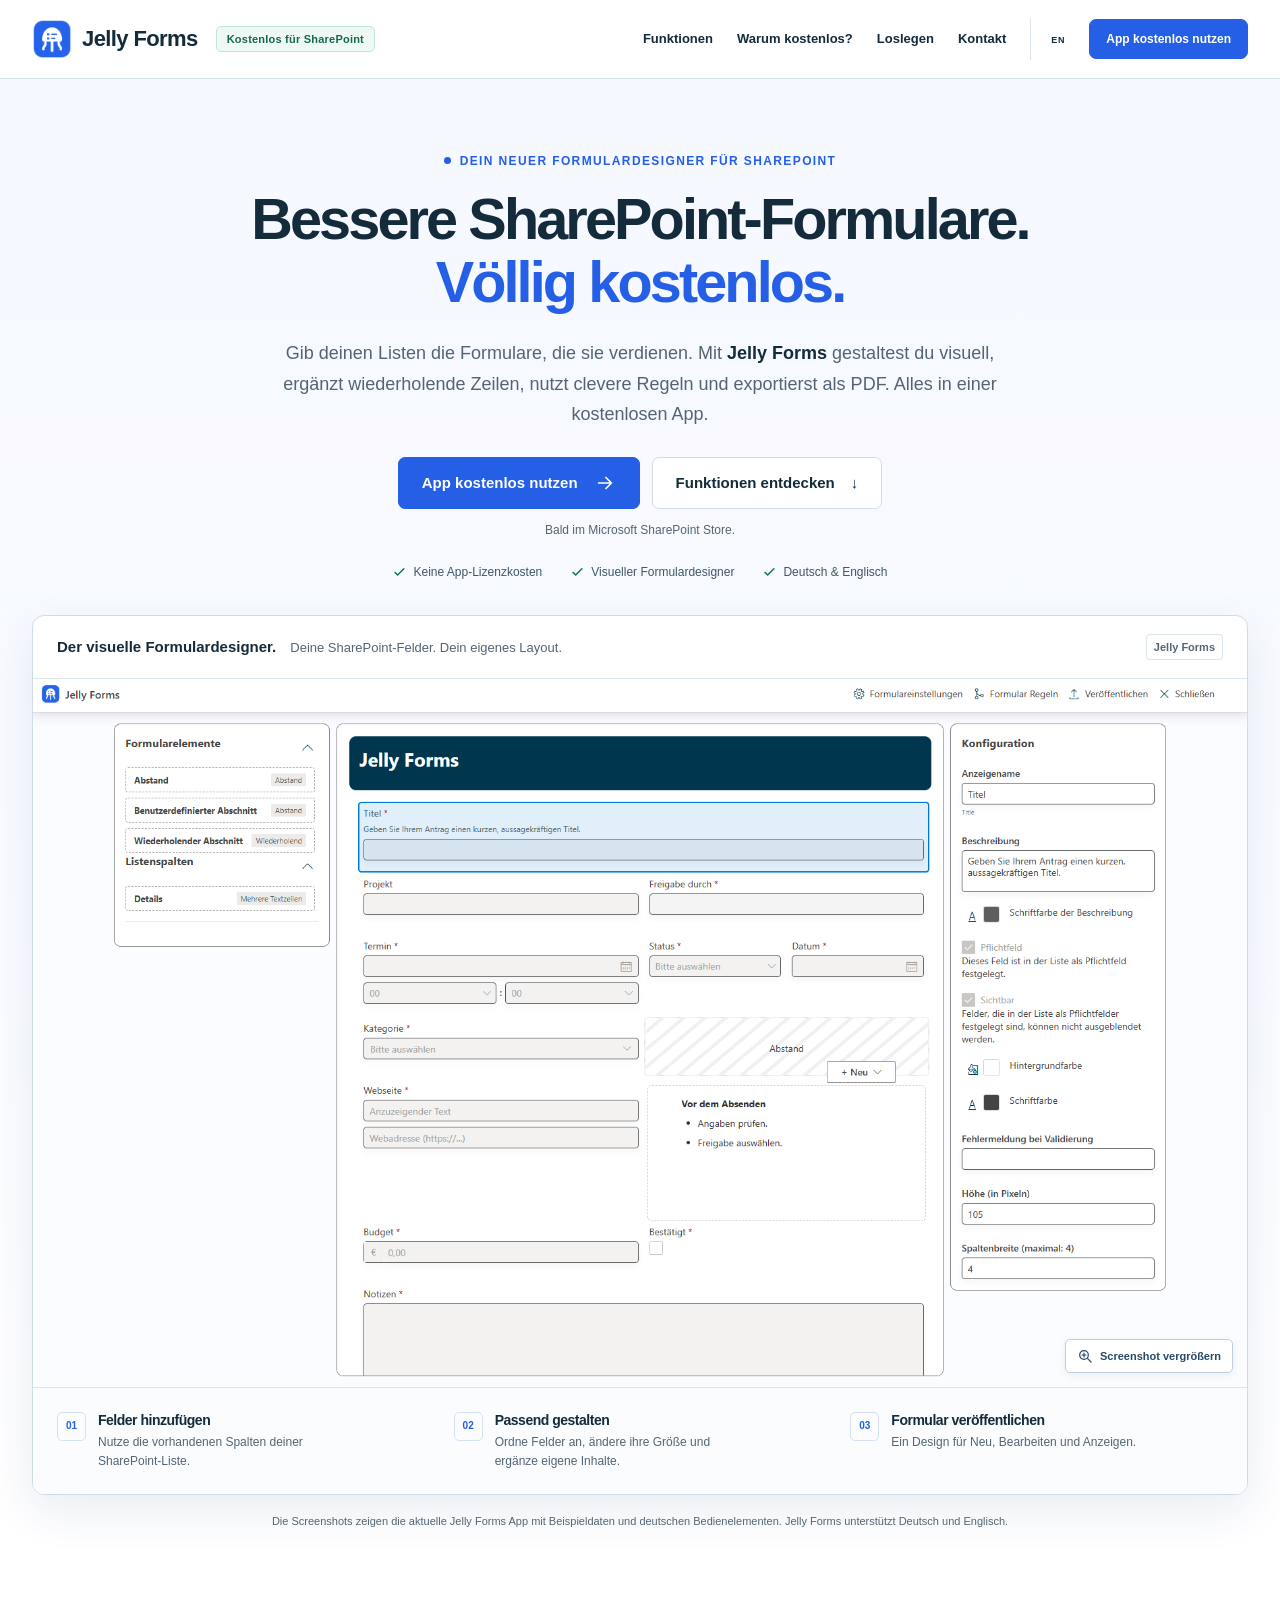
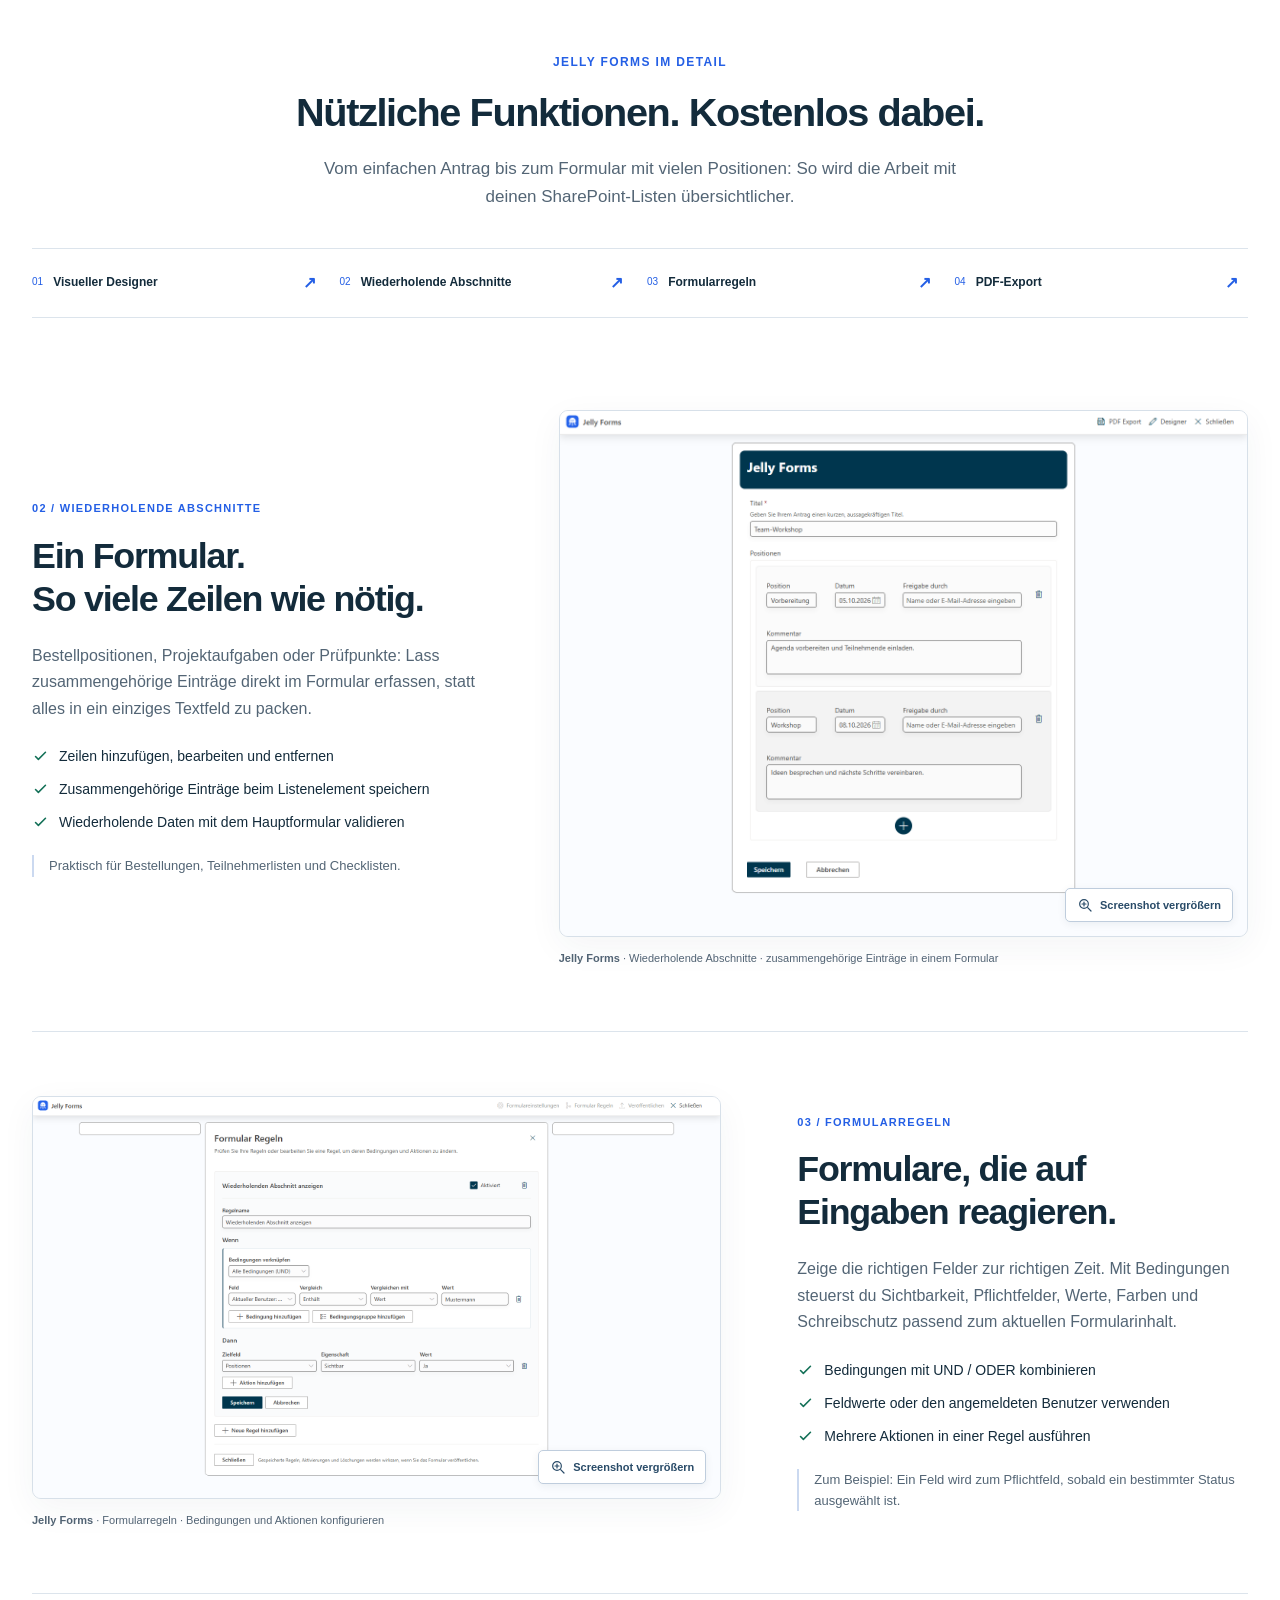
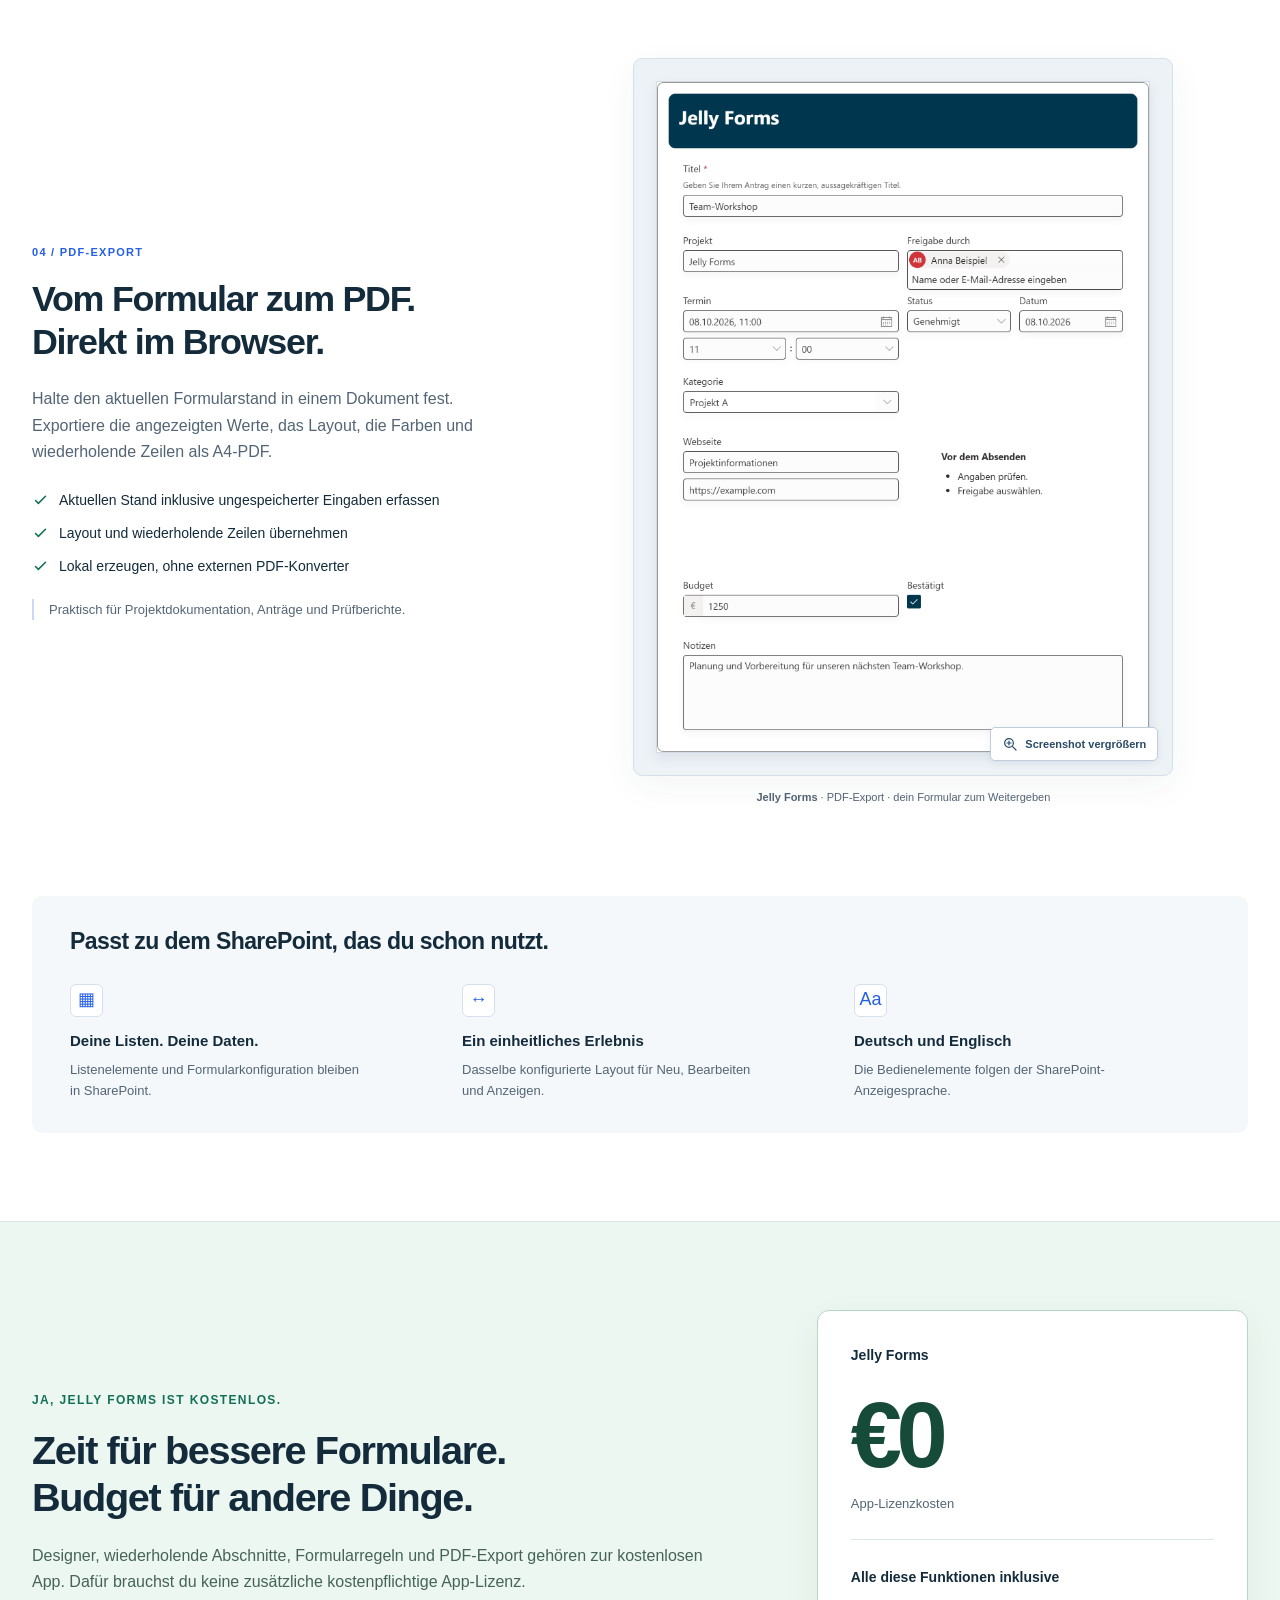
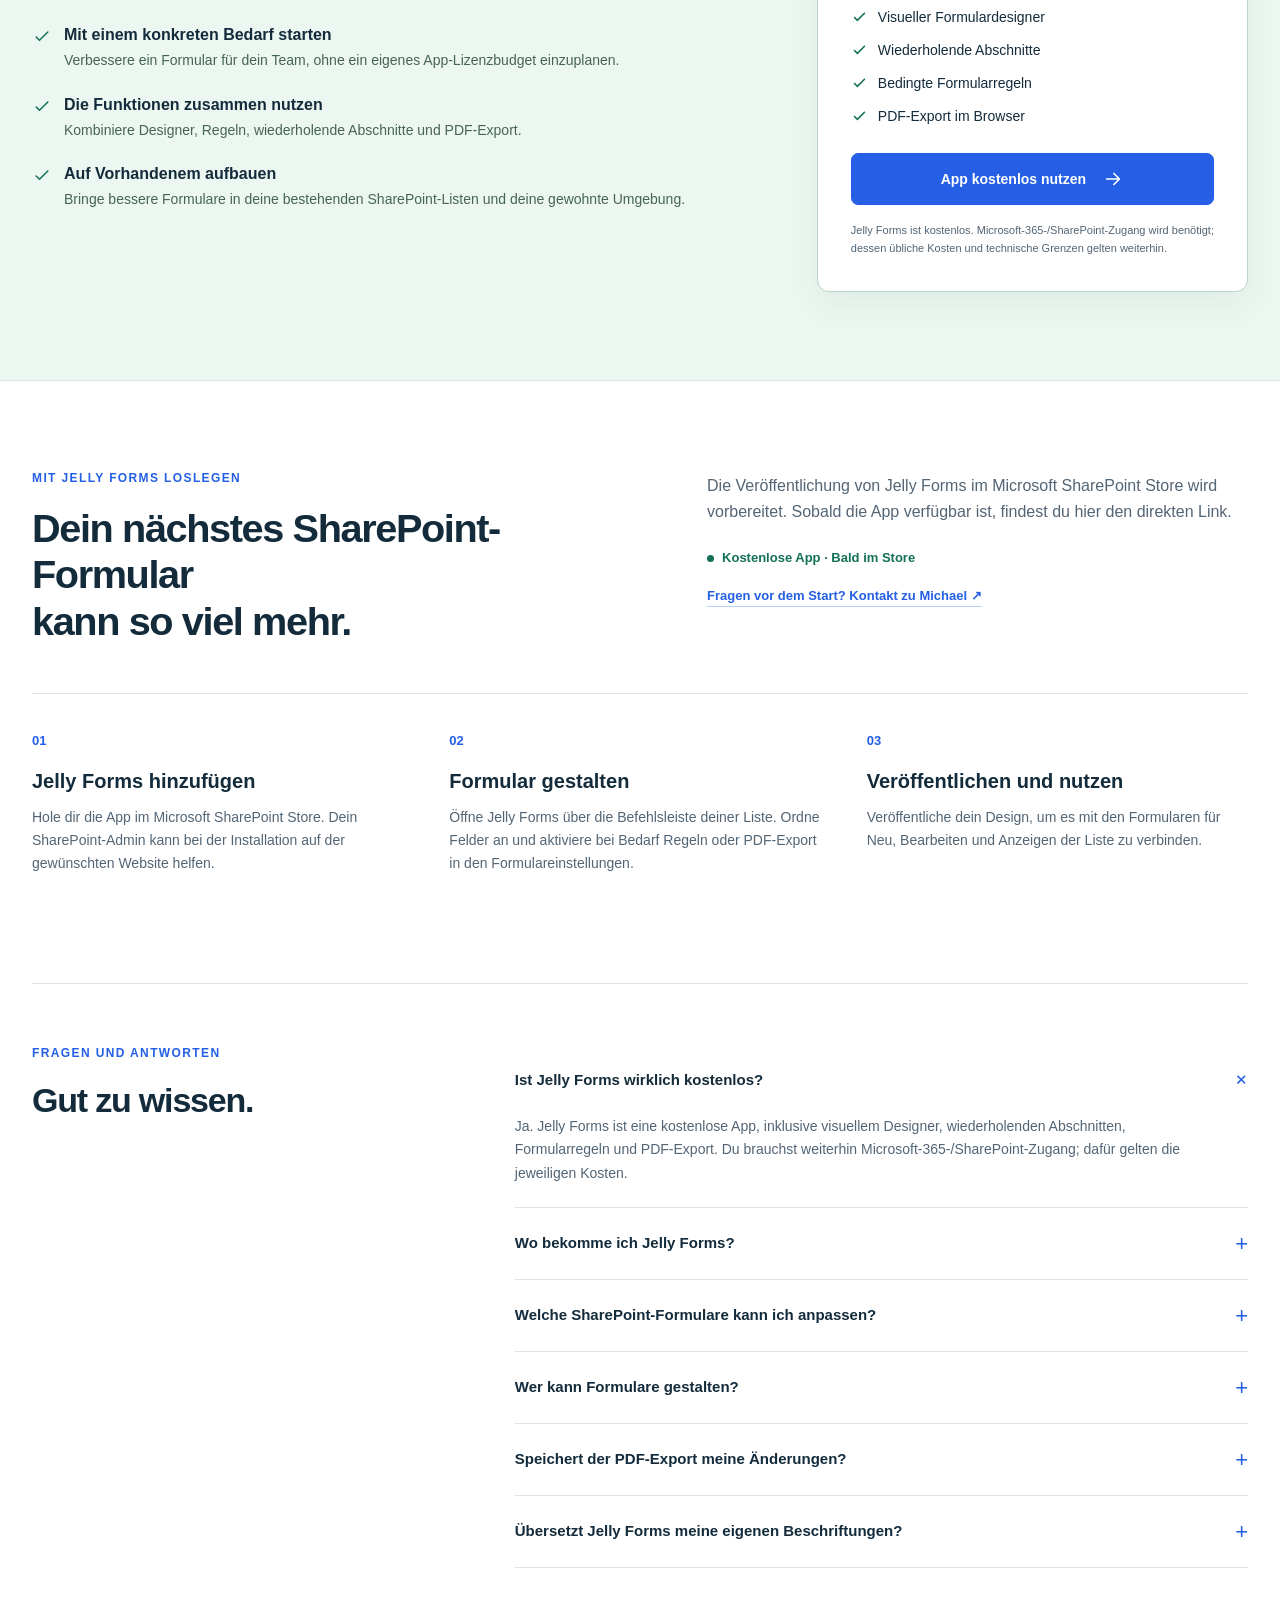
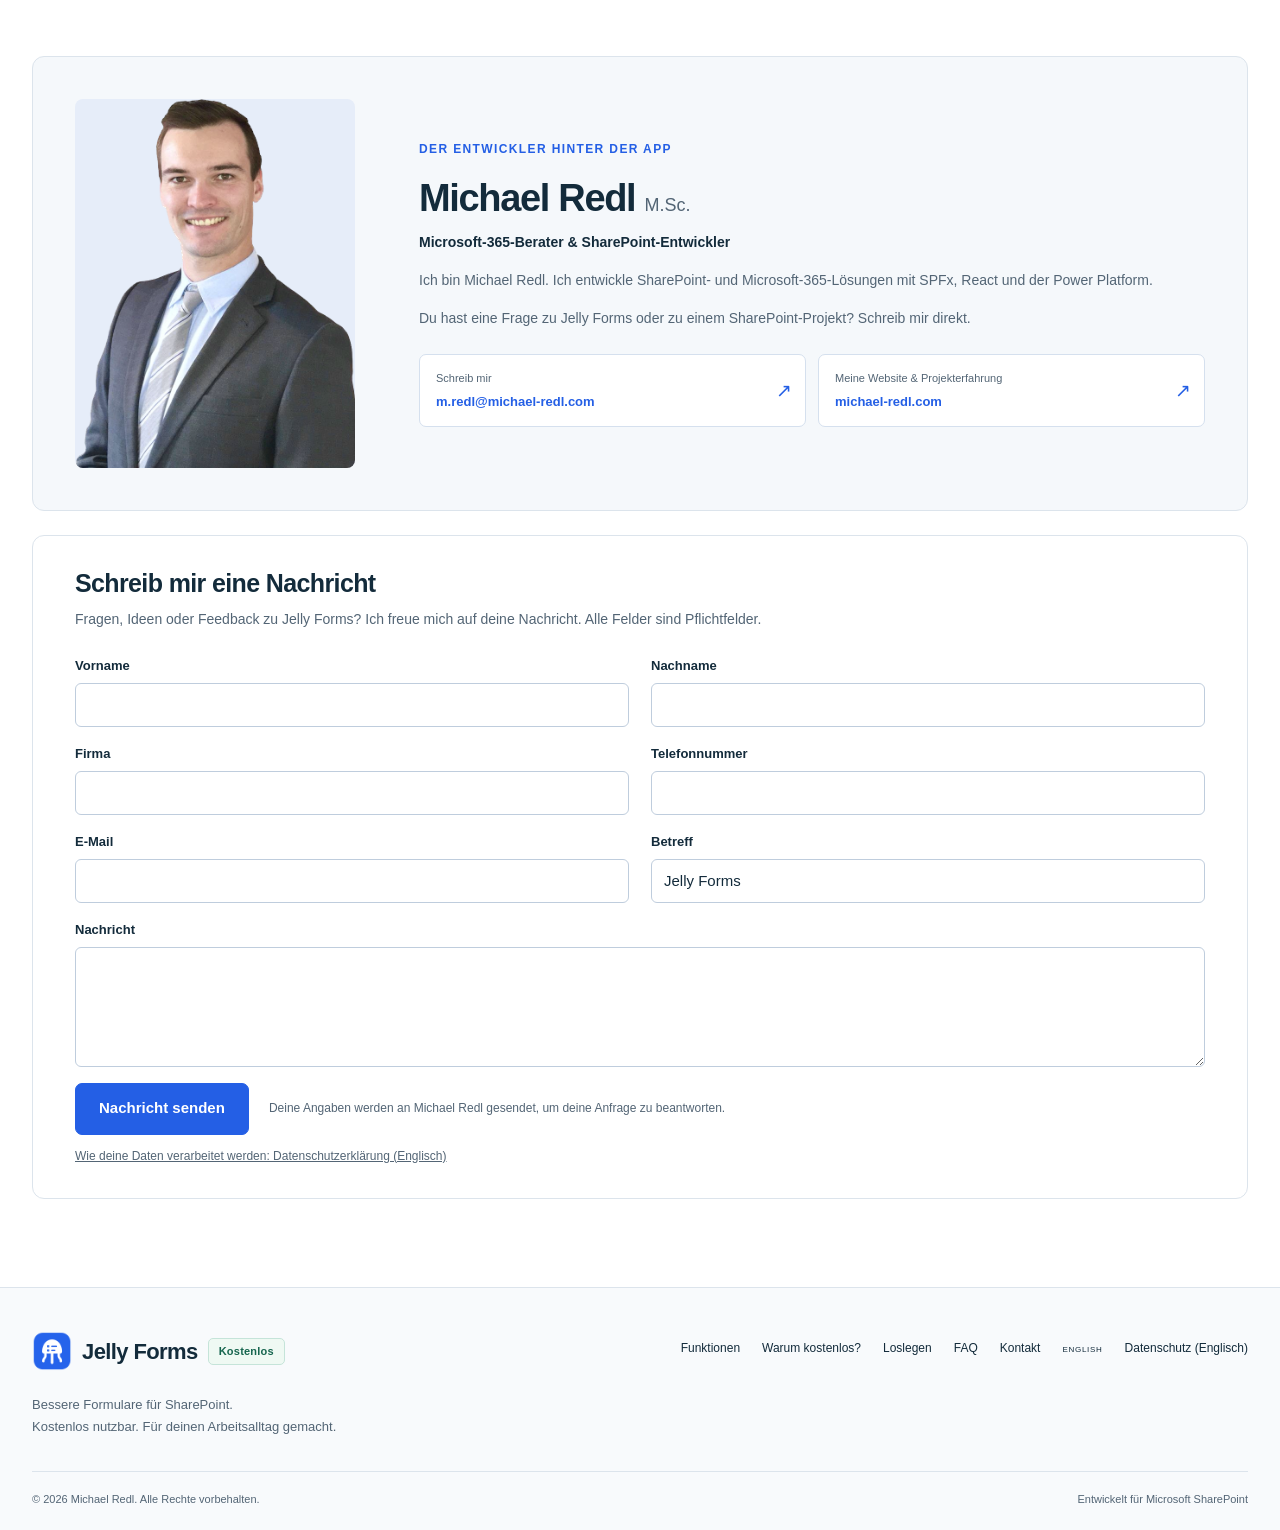
==== commit 0f6e8a16: "added picture" ====
--- a/index.html
+++ b/index.html
@@ -26,6 +26,7 @@
 <meta name="twitter:card" content="summary">
 <link rel="stylesheet" href="css/styles.css">
 <script src="js/site.js" defer></script>
+<style>.contact-form-privacy { margin-top: 12px; font-size: 12px; color: var(--muted); } .contact-form-privacy a { text-decoration: underline; }</style>
 </head>
 <body>
 <a class="skip-link" href="#main-content">Zum Inhalt springen</a>
@@ -140,6 +141,7 @@
 <div class="contact-form-field contact-form-message"><label for="contact-description">Nachricht</label><textarea id="contact-description" name="description" rows="4" required></textarea></div>
 <div class="contact-form-actions"><button class="button" type="submit">Nachricht senden</button><span>Deine Angaben werden an Michael Redl gesendet, um deine Anfrage zu beantworten.</span></div>
 </fieldset>
+<p class="contact-form-privacy"><a href="privacy.html" lang="en">Wie deine Daten verarbeitet werden: Datenschutzerklärung (Englisch)</a></p>
 <p class="contact-form-status" id="contact-form-status" role="status" aria-live="polite" aria-atomic="true"></p>
 </form>
 </div>
@@ -147,7 +149,7 @@
 </div>
 </section>
 </main>
-<footer class="site-footer"><div class="container"><div class="footer-top"><div><a class="brand" href="#top"><img src="images/jelly-forms-icon.png" alt="" width="34" height="34"><span class="brand-name">Jelly Forms</span><span class="free-badge">Kostenlos</span></a><p>Bessere Formulare für SharePoint.<br>Kostenlos nutzbar. Für deinen Arbeitsalltag gemacht.</p></div><nav aria-label="Footernavigation"><a href="#features">Funktionen</a><a href="#free">Warum kostenlos?</a><a href="#get-started">Loslegen</a><a href="#faq">FAQ</a><a href="#contact">Kontakt</a><a class="language-link" href="index-eng.html" lang="en" hreflang="en">English</a></nav></div><div class="footer-bottom"><span>© <span data-current-year>2026</span> Michael Redl. Alle Rechte vorbehalten.</span><span>Entwickelt für Microsoft SharePoint</span></div></div></footer>
+<footer class="site-footer"><div class="container"><div class="footer-top"><div><a class="brand" href="#top"><img src="images/jelly-forms-icon.png" alt="" width="34" height="34"><span class="brand-name">Jelly Forms</span><span class="free-badge">Kostenlos</span></a><p>Bessere Formulare für SharePoint.<br>Kostenlos nutzbar. Für deinen Arbeitsalltag gemacht.</p></div><nav aria-label="Footernavigation"><a href="#features">Funktionen</a><a href="#free">Warum kostenlos?</a><a href="#get-started">Loslegen</a><a href="#faq">FAQ</a><a href="#contact">Kontakt</a><a class="language-link" href="index-eng.html" lang="en" hreflang="en">English</a><a href="privacy.html" lang="en">Datenschutz (Englisch)</a></nav></div><div class="footer-bottom"><span>© <span data-current-year>2026</span> Michael Redl. Alle Rechte vorbehalten.</span><span>Entwickelt für Microsoft SharePoint</span></div></div></footer>
 <dialog class="lightbox" id="screenshot-dialog" aria-label="Vergrößerter App-Screenshot"><div class="lightbox-toolbar"><p class="lightbox-caption"></p><button class="lightbox-close" type="button" aria-label="Screenshot schließen"><span aria-hidden="true">×</span></button></div><div class="lightbox-content"><img class="lightbox-image" alt=""></div></dialog>
 </body>
 </html>
